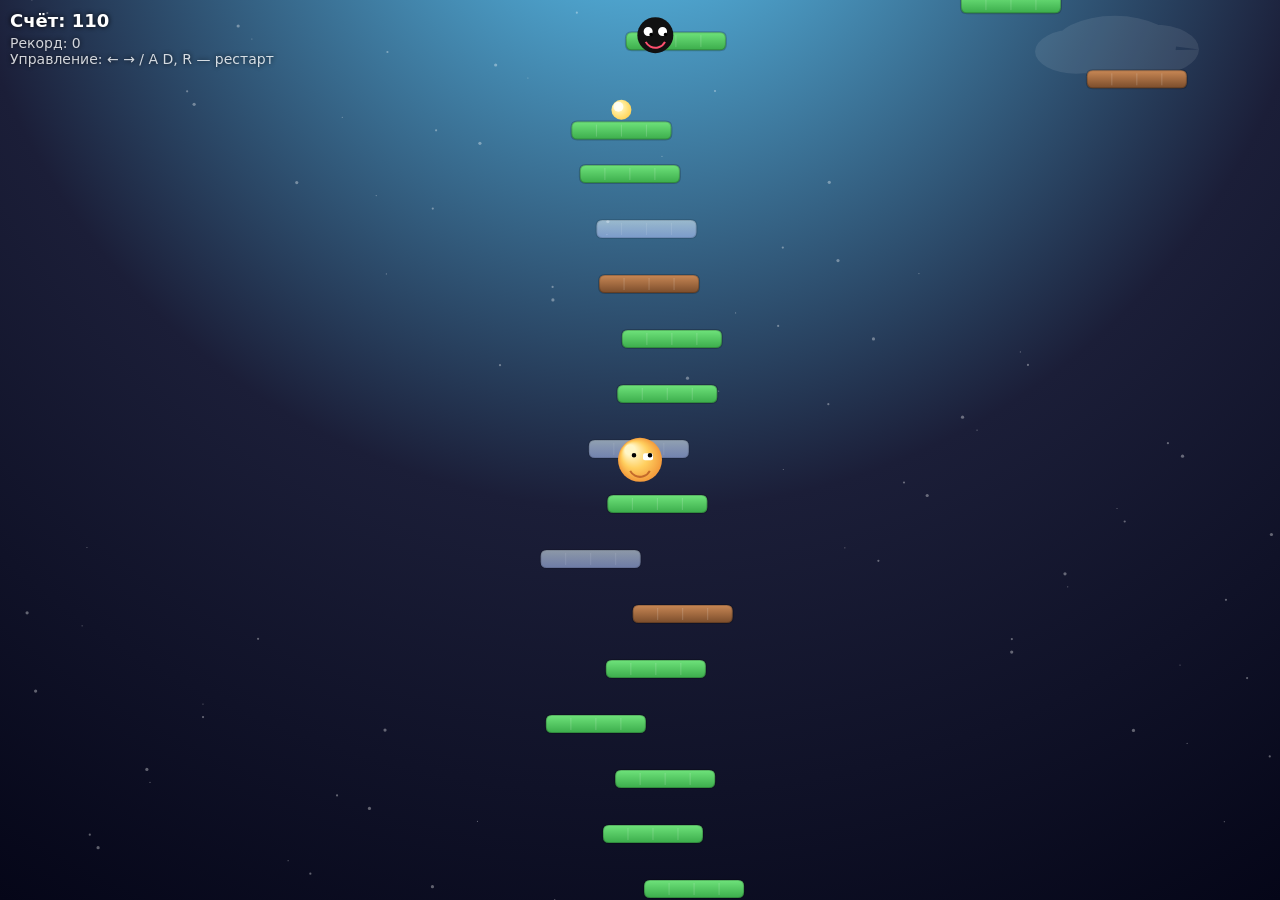
==== index.html @ 07368524 "Add files via upload" ====
<!DOCTYPE html>
<html lang="ru">
<head>
  <meta charset="UTF-8" />
  <title>Doodle Jump JS</title>
  <style>
    html, body {
      margin: 0;
      padding: 0;
      overflow: hidden;
      background: #101424;
      font-family: "Segoe UI", system-ui, -apple-system, sans-serif;
      user-select: none;
      touch-action: none;
    }
    canvas {
      display: block;
      background: radial-gradient(circle at 50% -20%, #5fd0ff 0%, #1b1e38 55%, #050618 100%);
    }
    #ui {
      position: fixed;
      top: 10px;
      left: 10px;
      color: #fff;
      text-shadow: 0 0 5px #000;
      font-size: 18px;
      z-index: 5;
      pointer-events: none;
    }
    #ui .score-label {
      font-weight: 600;
      margin-bottom: 4px;
    }
    #ui .best-label {
      font-size: 14px;
      opacity: 0.8;
    }
    #gameOverOverlay {
      position: fixed;
      inset: 0;
      background: rgba(0, 0, 0, 0.7);
      display: flex;
      flex-direction: column;
      align-items: center;
      justify-content: center;
      color: #fff;
      z-index: 10;
      opacity: 0;
      pointer-events: none;
      transition: opacity 0.3s;
    }
    #gameOverOverlay.visible {
      opacity: 1;
      pointer-events: auto;
    }
    #gameOverOverlay h1 {
      margin: 0 0 10px;
      font-size: 48px;
      letter-spacing: 2px;
      text-shadow: 0 0 10px #000;
    }
    #gameOverOverlay p {
      margin: 4px 0;
      font-size: 18px;
    }
    #restartBtn {
      margin-top: 16px;
      padding: 10px 24px;
      border-radius: 24px;
      border: none;
      font-size: 18px;
      font-weight: 600;
      cursor: pointer;
      background: linear-gradient(135deg, #ffcf5f, #ff9b2f);
      color: #2b1b09;
      box-shadow: 0 4px 12px rgba(0,0,0,0.35);
      transition: transform 0.1s, box-shadow 0.1s;
    }
    #restartBtn:hover {
      transform: translateY(-1px);
      box-shadow: 0 6px 16px rgba(0,0,0,0.45);
    }
    #restartBtn:active {
      transform: translateY(1px) scale(0.98);
      box-shadow: 0 3px 10px rgba(0,0,0,0.3);
    }

    /* Мобильные кнопки */
    #touchControls {
      position: fixed;
      bottom: 16px;
      left: 0;
      right: 0;
      display: flex;
      justify-content: center;
      gap: 24px;
      z-index: 8;
      pointer-events: none;
    }
    .touch-btn {
      pointer-events: auto;
      width: 70px;
      height: 70px;
      border-radius: 50%;
      background: rgba(255,255,255,0.1);
      border: 2px solid rgba(255,255,255,0.4);
      display: flex;
      align-items: center;
      justify-content: center;
      color: #fff;
      font-size: 32px;
      box-shadow: 0 4px 10px rgba(0,0,0,0.4);
      backdrop-filter: blur(8px);
      -webkit-backdrop-filter: blur(8px);
      touch-action: none;
      user-select: none;
    }
    .touch-btn:active {
      background: rgba(255,255,255,0.25);
      transform: translateY(1px);
    }

    @media (min-width: 900px) {
      #touchControls {
        display: none;
      }
    }
  </style>
</head>
<body>
  <canvas id="game"></canvas>

  <div id="ui">
    <div class="score-label">Счёт: <span id="scoreValue">0</span></div>
    <div class="best-label">Рекорд: <span id="bestValue">0</span></div>
    <div class="best-label">Управление: ← → / A D, R — рестарт</div>
  </div>

  <div id="gameOverOverlay">
    <h1>GAME OVER</h1>
    <p>Ваш счёт: <span id="finalScore">0</span></p>
    <p>Лучший: <span id="finalBest">0</span></p>
    <button id="restartBtn">Играть снова</button>
  </div>

  <div id="touchControls">
    <div class="touch-btn" id="btnLeft">◀</div>
    <div class="touch-btn" id="btnRight">▶</div>
  </div>

  <script>
    // Основное состояние игры
    const Game = {
      canvas: null,
      ctx: null,
      width: 0,
      height: 0,
      lastTime: 0,
      running: false,
      cameraY: 0,
      maxHeight: 0,
      score: 0,
      bestScore: 0,
      gravity: 1800,
      input: {
        left: false,
        right: false,
        accel: 2000,
        maxSpeed: 1000,
        currentVel: 0,
        touchActive: false,
        touchStartX: 0
      },
      player: null,
      platforms: [],
      objects: [],
      enemies: [],
      particles: [],
      clouds: [],
      shakeTime: 0,
      shakeStrength: 0,
      powerups: {
        jetpackTime: 0,
        shieldTime: 0
      },
      ui: {},
      sounds: {
        ctx: null,
        enabled: true
      }
    };

    // Типы платформ
    const PLATFORM_TYPES = {
      NORMAL: "normal",
      BREAK: "break",
      MOVING: "moving",
      VANISH: "vanish"
    };

    // Инициализация
    function init() {
      Game.canvas = document.getElementById("game");
      Game.ctx = Game.canvas.getContext("2d");
      resizeCanvas();

      Game.ui.score = document.getElementById("scoreValue");
      Game.ui.best = document.getElementById("bestValue");
      Game.ui.overlay = document.getElementById("gameOverOverlay");
      Game.ui.finalScore = document.getElementById("finalScore");
      Game.ui.finalBest = document.getElementById("finalBest");

      // Рекорд из localStorage
      try {
        const best = localStorage.getItem("doodleBestScore");
        if (best !== null) {
          Game.bestScore = parseInt(best, 10) || 0;
          Game.ui.best.textContent = Game.bestScore;
        }
      } catch (e) {
        Game.bestScore = 0;
      }

      setupInput();
      setupAudio();
      resetGame();

      Game.lastTime = performance.now();
      Game.running = true;
      requestAnimationFrame(loop);
    }

    function resetGame() {
      const w = Game.width;
      const h = Game.height;

      Game.cameraY = 0;
      Game.maxHeight = 0;
      Game.score = 0;
      Game.powerups.jetpackTime = 0;
      Game.powerups.shieldTime = 0;
      Game.shakeTime = 0;
      Game.shakeStrength = 0;

      Game.player = {
        x: w / 2,
        y: h - 100,
        radius: 22,
        vy: -900,
        eyesBlink: 0,
        eyesTimer: 0,
        facing: 1
      };

      Game.platforms.length = 0;
      Game.objects.length = 0;
      Game.enemies.length = 0;
      Game.particles.length = 0;
      Game.clouds.length = 0;

      // Базовые платформы
      const stepY = 55;
      let currentY = h - 20;
      for (let i = 0; i < 14; i++) {
        const type = i < 3 ? PLATFORM_TYPES.NORMAL : randomPlatformType();
        Game.platforms.push({
          x: w / 2 - 50 + (Math.random() * 120 - 60),
          y: currentY,
          width: 100,
          height: 18,
          type,
          vx: type === PLATFORM_TYPES.MOVING ? (Math.random() < 0.5 ? -70 : 70) : 0,
          broken: false,
          vanishAlpha: 1,
          touched: false
        });
        currentY -= stepY;
      }

      // Начальные облака фона
      for (let i = 0; i < 20; i++) {
        addCloud(Math.random() * w, Math.random() * h * -1);
      }

      Game.ui.score.textContent = "0";
      Game.ui.overlay.classList.remove("visible");
    }

    // Тип платформы по вероятности
    function randomPlatformType() {
      const r = Math.random();
      if (r < 0.55) return PLATFORM_TYPES.NORMAL;
      if (r < 0.7) return PLATFORM_TYPES.MOVING;
      if (r < 0.85) return PLATFORM_TYPES.BREAK;
      return PLATFORM_TYPES.VANISH;
    }

    // Основной цикл
    function loop(timestamp) {
      if (!Game.running) return;
      const dt = Math.min((timestamp - Game.lastTime) / 1000, 0.033);
      Game.lastTime = timestamp;

      update(dt);
      render();

      requestAnimationFrame(loop);
    }

    // Обновление
    function update(dt) {
      const g = Game;

      // Обновление входа и горизонтальной скорости
      updateHorizontalInput(dt);

      // Обновление игрока
      updatePlayer(dt);

      // Камера следует вверх
      const targetCam = Math.min(g.cameraY, g.player.y - g.height * 0.4);
      g.cameraY += (targetCam - g.cameraY) * 0.15;

      // Генерация платформ/объектов выше
      generateWorld();

      // Обновление платформ, объектов, врагов, частиц, облаков
      updatePlatforms(dt);
      updateObjects(dt);
      updateEnemies(dt);
      updateParticles(dt);
      updateClouds(dt);

      // Обновление бонусов
      updatePowerups(dt);

      // Счёт (по высоте)
      const height = -(g.player.y - g.height);
      if (height > g.maxHeight) {
        g.maxHeight = height;
        g.score = Math.floor(g.maxHeight / 4);
        g.ui.score.textContent = g.score.toString();
      }

      // Экранотряс
      if (g.shakeTime > 0) {
        g.shakeTime -= dt;
        if (g.shakeTime < 0) g.shakeTime = 0;
      }

      // Проверка game over (падение)
      if (g.player.y - g.cameraY > g.height + 80) {
        gameOver();
      }

      // Мигание глаз персонажа
      g.player.eyesTimer -= dt;
      if (g.player.eyesTimer <= 0) {
        g.player.eyesTimer = 2 + Math.random() * 3;
        g.player.eyesBlink = 0.15;
      }
      if (g.player.eyesBlink > 0) {
        g.player.eyesBlink -= dt;
        if (g.player.eyesBlink < 0) g.player.eyesBlink = 0;
      }
    }

    function updateHorizontalInput(dt) {
      const g = Game;
      let dir = 0;
      if (g.input.left) dir -= 1;
      if (g.input.right) dir += 1;

      g.player.facing = dir !== 0 ? dir : g.player.facing;

      const targetSpeed = dir * g.input.maxSpeed;
      const accel = g.input.accel;
      if (g.input.touchActive && dir === 0) {
        // при таче направление уже в currentVel
      }

      // Плавное изменение currentVel
      const diff = targetSpeed - g.input.currentVel;
      const maxChange = accel * dt;
      if (Math.abs(diff) <= maxChange) {
        g.input.currentVel = targetSpeed;
      } else {
        g.input.currentVel += Math.sign(diff) * maxChange;
      }

      g.player.x += g.input.currentVel * dt;

      // Оборачивание по краям
      if (g.player.x < -30) g.player.x = g.width + 30;
      if (g.player.x > g.width + 30) g.player.x = -30;
    }

    function updatePlayer(dt) {
      const g = Game;
      const p = g.player;

      // Гравитация или реактивный ранец
      if (g.powerups.jetpackTime > 0) {
        p.vy = -900;
      } else {
        p.vy += g.gravity * dt;
      }

      p.y += p.vy * dt;

      // Коллизия с платформами только при падении
      if (p.vy > 0) {
        for (let i = 0; i < g.platforms.length; i++) {
          const plat = g.platforms[i];
          if (checkPlayerPlatformCollision(p, plat)) {
            handlePlatformHit(plat);
            break;
          }
        }
      }

      // Коллизия с объектами (монетки, пружины, бонусы)
      for (let i = g.objects.length - 1; i >= 0; i--) {
        const obj = g.objects[i];
        if (circleRectOverlap(p.x, p.y, p.radius * 0.8, obj.x, obj.y, obj.width, obj.height)) {
          handleObjectPickup(obj);
          g.objects.splice(i, 1);
        }
      }

      // Коллизия с врагами
      for (let i = g.enemies.length - 1; i >= 0; i--) {
        const e = g.enemies[i];
        const hit = circleCircleOverlap(p.x, p.y, p.radius * 0.8, e.x, e.y, e.radius);
        if (!hit) continue;

        // Прыжок сверху на врага
        if (p.vy > 0 && p.y < e.y - e.radius * 0.4) {
          p.vy = -1100;
          spawnParticles(e.x, e.y, 24, "#ff4f6f");
          playSound("enemy");
          g.enemies.splice(i, 1);
        } else {
          // Щит защищает
          if (g.powerups.shieldTime > 0) {
            spawnParticles(e.x, e.y, 16, "#88e5ff");
            g.enemies.splice(i, 1);
            playSound("shield");
          } else {
            gameOver();
          }
        }
      }
    }

    function checkPlayerPlatformCollision(player, plat) {
      if (plat.broken) return false;

      const px = player.x;
      const pyPrev = player.y - player.vy * (1 / 60); // приблизительно предыдущее положение
      const pyNow = player.y;
      const pr = player.radius;

      const pl = plat.x;
      const pright = plat.x + plat.width;
      const pyTop = plat.y;

      const wasAbove = pyPrev + pr <= pyTop;
      const nowBelowTop = pyNow + pr >= pyTop;
      const horizontallyInside = px + pr * 0.5 >= pl && px - pr * 0.5 <= pright;

      return wasAbove && nowBelowTop && horizontallyInside;
    }

    function handlePlatformHit(plat) {
      const g = Game;
      const p = g.player;

      if (plat.type === PLATFORM_TYPES.BREAK) {
        plat.broken = true;
        // Маленькая задержка, затем исчезновение
        setTimeout(() => {
          const idx = g.platforms.indexOf(plat);
          if (idx !== -1) g.platforms.splice(idx, 1);
        }, 300);
        spawnParticles(p.x, plat.y, 16, "#a0673b");
        p.vy = -800;
        playSound("jump");
      } else if (plat.type === PLATFORM_TYPES.VANISH) {
        if (!plat.touched) {
          plat.touched = true;
          p.vy = -950;
          playSound("jump");
          plat.vanishAlpha = 0.9;
          spawnParticles(p.x, plat.y, 18, "#e5f0ff");
          // мгновенное исчезновение
          const idx = g.platforms.indexOf(plat);
          if (idx !== -1) g.platforms.splice(idx, 1);
        }
      } else {
        // Обычная / движущаяся
        p.vy = -900;
        playSound("jump");
      }

      // Небольшая тряска при сильном прыжке
      g.shakeTime = 0.1;
      g.shakeStrength = 6;
    }

    // Генерация мира вверх
    function generateWorld() {
      const g = Game;
      const w = g.width;

      let highestY = Infinity;
      for (let i = 0; i < g.platforms.length; i++) {
        if (g.platforms[i].y < highestY) highestY = g.platforms[i].y;
      }

      // Генерировать пока есть "дырка" выше камеры
      const topLimit = g.cameraY - 600;
      while (highestY > topLimit) {
        const y = highestY - (35 + Math.random() * 45);

        const type = randomPlatformType();
        const plat = {
          x: 40 + Math.random() * (w - 80),
          y: y,
          width: 100,
          height: 18,
          type,
          vx: type === PLATFORM_TYPES.MOVING ? (Math.random() < 0.5 ? -80 : 80) : 0,
          broken: false,
          vanishAlpha: 1,
          touched: false
        };
        g.platforms.push(plat);
        highestY = y;

        // Вероятности появления объектов
        if (Math.random() < 0.23 && type === PLATFORM_TYPES.NORMAL) {
          const choice = Math.random();
          if (choice < 0.4) {
            addObjectOnPlatform(plat, "coin");
          } else if (choice < 0.65) {
            addObjectOnPlatform(plat, "spring");
          } else if (choice < 0.78) {
            addObjectOnPlatform(plat, "jetpack");
          } else if (choice < 0.9) {
            addObjectOnPlatform(plat, "shield");
          }
        }

        if (Math.random() < 0.18) {
          addEnemyNearPlatform(plat);
        }

        if (Math.random() < 0.35) {
          addCloud(Math.random() * w, y - 40 - Math.random() * 120);
        }
      }

      // Удалить нижние объекты
      const bottomLimit = g.cameraY + g.height + 200;
      g.platforms = g.platforms.filter(p => p.y < bottomLimit);
      g.objects = g.objects.filter(o => o.y < bottomLimit);
      g.enemies = g.enemies.filter(e => e.y < bottomLimit);
      g.clouds = g.clouds.filter(c => c.y < bottomLimit + 200);
    }

    function addObjectOnPlatform(plat, type) {
      const width = type === "spring" ? 22 : type === "coin" ? 20 : 28;
      const height = type === "spring" ? 24 : type === "coin" ? 20 : 28;
      const x = plat.x + plat.width / 2 - width / 2;
      const y = plat.y - height - 4;
      Game.objects.push({
        type,
        x,
        y,
        width,
        height,
        vy: 0,
        phase: Math.random() * Math.PI * 2
      });
    }

    function addEnemyNearPlatform(plat) {
      const offsetY = -40 - Math.random() * 60;
      const x = plat.x + plat.width / 2 + (Math.random() * 2 - 1) * 60;
      Game.enemies.push({
        x,
        y: plat.y + offsetY,
        radius: 18,
        vx: (Math.random() * 2 - 1) * 45,
        vy: 0,
        float: Math.random() < 0.5,
        baseY: plat.y + offsetY,
        phase: Math.random() * Math.PI * 2
      });
    }

    function addCloud(x, y) {
      Game.clouds.push({
        x,
        y,
        width: 80 + Math.random() * 80,
        height: 40 + Math.random() * 20,
        speed: 10 + Math.random() * 15,
        alpha: 0.08 + Math.random() * 0.08
      });
    }

    function updatePlatforms(dt) {
      const g = Game;
      const w = g.width;
      for (let i = 0; i < g.platforms.length; i++) {
        const p = g.platforms[i];
        if (p.type === PLATFORM_TYPES.MOVING) {
          p.x += p.vx * dt;
          if (p.x < 20) {
            p.x = 20;
            p.vx *= -1;
          }
          if (p.x + p.width > w - 20) {
            p.x = w - 20 - p.width;
            p.vx *= -1;
          }
        }
      }
    }

    function updateObjects(dt) {
      for (let i = 0; i < Game.objects.length; i++) {
        const o = Game.objects[i];
        o.phase += dt * 3;
        o.y += Math.sin(o.phase) * 10 * dt;
      }
    }

    function updateEnemies(dt) {
      const g = Game;
      for (let i = 0; i < g.enemies.length; i++) {
        const e = g.enemies[i];
        if (e.float) {
          e.phase += dt * 2;
          e.y = e.baseY + Math.sin(e.phase) * 12;
        }
        e.x += e.vx * dt;
        if (e.x < 20 || e.x > g.width - 20) {
          e.vx *= -1;
        }
      }
    }

    function updateParticles(dt) {
      const parts = Game.particles;
      for (let i = parts.length - 1; i >= 0; i--) {
        const p = parts[i];
        p.life -= dt;
        if (p.life <= 0) {
          parts.splice(i, 1);
          continue;
        }
        p.x += p.vx * dt;
        p.y += p.vy * dt;
        p.vy += 600 * dt;
      }
    }

    function updateClouds(dt) {
      const clouds = Game.clouds;
      for (let i = 0; i < clouds.length; i++) {
        const c = clouds[i];
        c.x += c.speed * dt * 0.2;
        if (c.x - c.width > Game.width + 40) {
          c.x = -c.width;
        }
      }
    }

    function updatePowerups(dt) {
      if (Game.powerups.jetpackTime > 0) {
        Game.powerups.jetpackTime -= dt;
        if (Game.powerups.jetpackTime < 0) Game.powerups.jetpackTime = 0;
      }
      if (Game.powerups.shieldTime > 0) {
        Game.powerups.shieldTime -= dt;
        if (Game.powerups.shieldTime < 0) Game.powerups.shieldTime = 0;
      }
    }

    function handleObjectPickup(obj) {
      const g = Game;
      if (obj.type === "coin") {
        g.score += 50;
        g.ui.score.textContent = g.score.toString();
        spawnParticles(obj.x + obj.width / 2, obj.y + obj.height / 2, 20, "#ffd75f");
        playSound("coin");
      } else if (obj.type === "spring") {
        g.player.vy = -1300;
        spawnParticles(obj.x + obj.width / 2, obj.y, 18, "#fff475");
        screenShake(0.18, 9);
        playSound("spring");
      } else if (obj.type === "jetpack") {
        g.powerups.jetpackTime = 2.4;
        spawnParticles(obj.x + obj.width / 2, obj.y, 26, "#ff7f7f");
        screenShake(0.3, 10);
        playSound("jetpack");
      } else if (obj.type === "shield") {
        g.powerups.shieldTime = 4.0;
        spawnParticles(obj.x + obj.width / 2, obj.y, 24, "#8dd8ff");
        playSound("shield");
      }
    }

    function spawnParticles(x, y, count, color) {
      const parts = Game.particles;
      for (let i = 0; i < count; i++) {
        const angle = Math.random() * Math.PI * 2;
        const speed = 80 + Math.random() * 260;
        parts.push({
          x,
          y,
          vx: Math.cos(angle) * speed,
          vy: Math.sin(angle) * speed,
          life: 0.5 + Math.random() * 0.4,
          color,
          size: 2 + Math.random() * 3
        });
      }
    }

    function screenShake(time, strength) {
      Game.shakeTime = Math.max(Game.shakeTime, time);
      Game.shakeStrength = Math.max(Game.shakeStrength, strength);
    }

    function gameOver() {
      if (!Game.running) return;
      Game.running = false;

      // Обновить рекорд
      if (Game.score > Game.bestScore) {
        Game.bestScore = Game.score;
        try {
          localStorage.setItem("doodleBestScore", Game.bestScore.toString());
        } catch (e) {}
      }

      Game.ui.finalScore.textContent = Game.score.toString();
      Game.ui.finalBest.textContent = Game.bestScore.toString();
      Game.ui.best.textContent = Game.bestScore.toString();
      Game.ui.overlay.classList.add("visible");
    }

    function restart() {
      Game.running = true;
      resetGame();
      Game.lastTime = performance.now();
      requestAnimationFrame(loop);
    }

    // Рендер
    function render() {
      const g = Game;
      const ctx = g.ctx;
      const w = g.width;
      const h = g.height;

      ctx.save();

      // Тряска
      if (g.shakeTime > 0) {
        const s = g.shakeStrength * (g.shakeTime);
        const dx = (Math.random() * 2 - 1) * s;
        const dy = (Math.random() * 2 - 1) * s;
        ctx.translate(dx, dy);
      }

      // Фон градиент + звезды
      ctx.clearRect(0, 0, w, h);
      drawBackground(ctx, w, h);

      ctx.translate(0, -g.cameraY);

      // Облака
      drawClouds(ctx);

      // Платформы
      for (let i = 0; i < g.platforms.length; i++) {
        drawPlatform(ctx, g.platforms[i]);
      }

      // Объекты
      for (let i = 0; i < g.objects.length; i++) {
        drawObject(ctx, g.objects[i]);
      }

      // Враги
      for (let i = 0; i < g.enemies.length; i++) {
        drawEnemy(ctx, g.enemies[i]);
      }

      // Частицы
      drawParticles(ctx);

      // Игрок
      drawPlayer(ctx, g.player);

      // Реактивный след
      if (g.powerups.jetpackTime > 0) {
        const p = g.player;
        for (let i = 0; i < 3; i++) {
          const off = (i - 1) * 6;
          ctx.beginPath();
          const grad = ctx.createLinearGradient(
            p.x + off, p.y + 10,
            p.x + off, p.y + 40
          );
          grad.addColorStop(0, "rgba(255,255,255,0.9)");
          grad.addColorStop(1, "rgba(255,120,80,0)");
          ctx.fillStyle = grad;
          ctx.moveTo(p.x + off, p.y + 10);
          ctx.lineTo(p.x + off - 6, p.y + 40);
          ctx.lineTo(p.x + off + 6, p.y + 40);
          ctx.closePath();
          ctx.fill();
        }
      }

      // Щит вокруг игрока
      if (g.powerups.shieldTime > 0) {
        const p = g.player;
        const alpha = 0.3 + 0.2 * Math.sin(performance.now() / 150);
        ctx.beginPath();
        ctx.strokeStyle = "rgba(150, 230, 255," + alpha + ")";
        ctx.lineWidth = 4;
        ctx.arc(p.x, p.y, p.radius + 10, 0, Math.PI * 2);
        ctx.stroke();
      }

      ctx.restore();
    }

    function drawBackground(ctx, w, h) {
      const starCount = 80;
      ctx.save();
      ctx.globalAlpha = 0.7;
      ctx.fillStyle = "rgba(255,255,255,0.5)";
      for (let i = 0; i < starCount; i++) {
        const x = (i * 137.5 + Math.sin(performance.now() / 2000 + i) * 50) % w;
        const y = ((i * 91.3) % h);
        const r = (i % 3) * 0.5 + 0.6;
        ctx.beginPath();
        ctx.arc(x, y, r, 0, Math.PI * 2);
        ctx.fill();
      }
      ctx.restore();
    }

    function drawClouds(ctx) {
      const clouds = Game.clouds;
      for (let i = 0; i < clouds.length; i++) {
        const c = clouds[i];
        ctx.save();
        ctx.globalAlpha = c.alpha;
        ctx.fillStyle = "#ffffff";
        const x = c.x;
        const y = c.y;
        ctx.beginPath();
        ctx.ellipse(x, y, c.width * 0.4, c.height * 0.55, 0, 0, Math.PI * 2);
        ctx.ellipse(x - c.width * 0.25, y + 5, c.width * 0.27, c.height * 0.4, 0, 0, Math.PI * 2);
        ctx.ellipse(x + c.width * 0.25, y + 3, c.width * 0.3, c.height * 0.45, 0, 0, Math.PI * 2);
        ctx.fill();
        ctx.restore();
      }
    }

    function drawPlatform(ctx, plat) {
      const y = plat.y;
      const grad = ctx.createLinearGradient(plat.x, y, plat.x, y + plat.height);
      if (plat.type === PLATFORM_TYPES.NORMAL) {
        grad.addColorStop(0, "#6fe37b");
        grad.addColorStop(1, "#3bac4b");
      } else if (plat.type === PLATFORM_TYPES.BREAK) {
        grad.addColorStop(0, "#c98855");
        grad.addColorStop(1, "#7a4c2b");
      } else if (plat.type === PLATFORM_TYPES.MOVING) {
        grad.addColorStop(0, "#6bbaf5");
        grad.addColorStop(1, "#3c7bd0");
      } else {
        const alpha = plat.touched ? plat.vanishAlpha : 0.45 + 0.2 * Math.sin(performance.now() / 200);
        ctx.globalAlpha = alpha;
        grad.addColorStop(0, "#e6f7ff");
        grad.addColorStop(1, "#b0c5ff");
      }

      ctx.save();
      ctx.fillStyle = grad;
      ctx.strokeStyle = "rgba(0,0,0,0.2)";
      ctx.lineWidth = 2;
      const radius = 6;

      roundRectPath(ctx, plat.x, y, plat.width, plat.height, radius);
      ctx.fill();
      ctx.stroke();

      // Деревянные "доски" текстура
      ctx.globalAlpha *= 0.35;
      ctx.strokeStyle = "rgba(255,255,255,0.5)";
      ctx.lineWidth = 1;
      ctx.beginPath();
      const segments = 4;
      for (let i = 1; i < segments; i++) {
        const xx = plat.x + (plat.width / segments) * i;
        ctx.moveTo(xx, y + 3);
        ctx.lineTo(xx, y + plat.height - 3);
      }
      ctx.stroke();

      ctx.restore();
      ctx.globalAlpha = 1;
    }

    function drawObject(ctx, obj) {
      const cx = obj.x + obj.width / 2;
      const cy = obj.y + obj.height / 2;
      if (obj.type === "coin") {
        const grad = ctx.createRadialGradient(
          cx - 3, cy - 3, 2,
          cx, cy, obj.width
        );
        grad.addColorStop(0, "#fff9c2");
        grad.addColorStop(0.5, "#ffd75f");
        grad.addColorStop(1, "#d49a22");
        ctx.fillStyle = grad;
        ctx.beginPath();
        ctx.ellipse(cx, cy, obj.width / 2, obj.height / 2, 0, 0, Math.PI * 2);
        ctx.fill();
        ctx.fillStyle = "rgba(255,255,255,0.8)";
        ctx.beginPath();
        ctx.ellipse(cx - 3, cy - 3, obj.width / 4, obj.height / 4, 0, 0, Math.PI * 2);
        ctx.fill();
      } else if (obj.type === "spring") {
        ctx.save();
        ctx.translate(obj.x, obj.y);
        ctx.fillStyle = "#f2e56b";
        ctx.fillRect(2, obj.height - 6, obj.width - 4, 6);
        ctx.strokeStyle = "#c2b66b";
        ctx.lineWidth = 2;
        ctx.beginPath();
        const coils = 5;
        const height = obj.height - 8;
        for (let i = 0; i < coils; i++) {
          const x1 = 4 + (i / coils) * (obj.width - 8);
          const y1 = obj.height - 8 - (i / coils) * height;
          const x2 = 4 + ((i + 1) / coils) * (obj.width - 8);
          const y2 = obj.height - 8 - ((i + 1) / coils) * height;
          ctx.moveTo(x1, y1);
          ctx.lineTo(x2, y2);
        }
        ctx.stroke();
        ctx.restore();
      } else if (obj.type === "jetpack") {
        ctx.save();
        ctx.translate(cx, cy);
        ctx.fillStyle = "#ff6b6b";
        roundRectPath(ctx, -obj.width / 2, -obj.height / 2, obj.width, obj.height, 6);
        ctx.fill();
        ctx.fillStyle = "#ffffff";
        roundRectPath(ctx, -obj.width / 3, -obj.height / 4, obj.width / 1.5, obj.height / 2.2, 4);
        ctx.fill();
        ctx.restore();
      } else if (obj.type === "shield") {
        ctx.save();
        const r = obj.width / 2;
        const grd = ctx.createRadialGradient(
          cx, cy, r * 0.2,
          cx, cy, r
        );
        grd.addColorStop(0, "rgba(255,255,255,0.9)");
        grd.addColorStop(1, "rgba(180,220,255,0.4)");
        ctx.fillStyle = grd;
        ctx.beginPath();
        ctx.arc(cx, cy, r, 0, Math.PI * 2);
        ctx.fill();
        ctx.strokeStyle = "rgba(120,180,255,0.8)";
        ctx.lineWidth = 2;
        ctx.stroke();
        ctx.restore();
      }
    }

    function drawEnemy(ctx, e) {
      ctx.save();
      ctx.fillStyle = "#111111";
      ctx.beginPath();
      ctx.arc(e.x, e.y, e.radius, 0, Math.PI * 2);
      ctx.fill();

      // Глаза
      ctx.fillStyle = "#ffffff";
      const eyeOffsetX = e.radius * 0.4;
      const eyeOffsetY = -e.radius * 0.2;
      ctx.beginPath();
      ctx.arc(e.x - eyeOffsetX, e.y + eyeOffsetY, e.radius * 0.25, 0, Math.PI * 2);
      ctx.arc(e.x + eyeOffsetX, e.y + eyeOffsetY, e.radius * 0.25, 0, Math.PI * 2);
      ctx.fill();

      ctx.fillStyle = "#000000";
      const pupilOffset = 3;
      ctx.beginPath();
      ctx.arc(e.x - eyeOffsetX + pupilOffset, e.y + eyeOffsetY + pupilOffset, e.radius * 0.1, 0, Math.PI * 2);
      ctx.arc(e.x + eyeOffsetX + pupilOffset, e.y + eyeOffsetY + pupilOffset, e.radius * 0.1, 0, Math.PI * 2);
      ctx.fill();

      // Злая улыбка
      ctx.strokeStyle = "#ff4f6f";
      ctx.lineWidth = 2;
      ctx.beginPath();
      ctx.arc(e.x, e.y + e.radius * 0.1, e.radius * 0.6, 0.15 * Math.PI, 0.85 * Math.PI);
      ctx.stroke();

      ctx.restore();
    }

    function drawParticles(ctx) {
      const parts = Game.particles;
      for (let i = 0; i < parts.length; i++) {
        const p = parts[i];
        const alpha = Math.max(p.life, 0) / 0.7;
        ctx.fillStyle = hexToRgba(p.color, alpha);
        ctx.beginPath();
        ctx.arc(p.x, p.y, p.size, 0, Math.PI * 2);
        ctx.fill();
      }
    }

    function drawPlayer(ctx, p) {
      ctx.save();
      ctx.translate(p.x, p.y);
      // Тело
      const grad = ctx.createRadialGradient(
        -10, -10, 5,
        0, 0, p.radius
      );
      grad.addColorStop(0, "#fff6c7");
      grad.addColorStop(0.5, "#ffcf5f");
      grad.addColorStop(1, "#f39a3b");
      ctx.fillStyle = grad;
      ctx.beginPath();
      ctx.arc(0, 0, p.radius, 0, Math.PI * 2);
      ctx.fill();

      // Рот
      ctx.strokeStyle = "#c36a2b";
      ctx.lineWidth = 2;
      ctx.beginPath();
      ctx.arc(0, 6, p.radius * 0.5, 0.15 * Math.PI, 0.85 * Math.PI);
      ctx.stroke();

      // Глаза
      const blink = p.eyesBlink > 0;
      const eyeH = blink ? 2 : 7;
      const eyeOffsetX = 8;
      ctx.fillStyle = "#ffffff";
      roundRectPath(ctx, -eyeOffsetX - 5, -p.radius * 0.3, 10, eyeH, 2);
      roundRectPath(ctx, eyeOffsetX - 5, -p.radius * 0.3, 10, eyeH, 2);
      ctx.fill();

      if (!blink) {
        ctx.fillStyle = "#000000";
        const dir = p.facing;
        const pupilOffset = dir * 2;
        ctx.beginPath();
        ctx.arc(-eyeOffsetX + pupilOffset, -p.radius * 0.3 + 2, 2.3, 0, Math.PI * 2);
        ctx.arc(eyeOffsetX + pupilOffset, -p.radius * 0.3 + 2, 2.3, 0, Math.PI * 2);
        ctx.fill();
      }

      ctx.restore();
    }

    // Вспомогательные функции рисования
    function roundRectPath(ctx, x, y, width, height, radius) {
      ctx.beginPath();
      ctx.moveTo(x + radius, y);
      ctx.lineTo(x + width - radius, y);
      ctx.quadraticCurveTo(x + width, y, x + width, y + radius);
      ctx.lineTo(x + width, y + height - radius);
      ctx.quadraticCurveTo(x + width, y + height, x + width - radius, y + height);
      ctx.lineTo(x + radius, y + height);
      ctx.quadraticCurveTo(x, y + height, x, y + height - radius);
      ctx.lineTo(x, y + radius);
      ctx.quadraticCurveTo(x, y, x + radius, y);
      ctx.closePath();
    }

    function circleRectOverlap(cx, cy, cr, rx, ry, rw, rh) {
      const closestX = clamp(cx, rx, rx + rw);
      const closestY = clamp(cy, ry, ry + rh);
      const dx = cx - closestX;
      const dy = cy - closestY;
      return dx * dx + dy * dy < cr * cr;
    }

    function circleCircleOverlap(x1, y1, r1, x2, y2, r2) {
      const dx = x1 - x2;
      const dy = y1 - y2;
      const rr = r1 + r2;
      return dx * dx + dy * dy < rr * rr;
    }

    function clamp(v, min, max) {
      return v < min ? min : v > max ? max : v;
    }

    function hexToRgba(hex, alpha) {
      const c = hex.replace("#", "");
      const bigint = parseInt(c, 16);
      const r = (bigint >> 16) & 255;
      const g = (bigint >> 8) & 255;
      const b = bigint & 255;
      return "rgba(" + r + "," + g + "," + b + "," + alpha + ")";
    }

    // Управление
    function setupInput() {
      window.addEventListener("keydown", e => {
        if (e.code === "ArrowLeft" || e.code === "KeyA") Game.input.left = true;
        if (e.code === "ArrowRight" || e.code === "KeyD") Game.input.right = true;
        if (e.code === "KeyR") {
          if (!Game.running) restart();
        }
      });
      window.addEventListener("keyup", e => {
        if (e.code === "ArrowLeft" || e.code === "KeyA") Game.input.left = false;
        if (e.code === "ArrowRight" || e.code === "KeyD") Game.input.right = false;
      });

      // Сенсорное управление (свайпы + кнопки)
      const canvas = Game.canvas;
      canvas.addEventListener("touchstart", handleTouchStart, { passive: false });
      canvas.addEventListener("touchmove", handleTouchMove, { passive: false });
      canvas.addEventListener("touchend", handleTouchEnd, { passive: false });

      const btnLeft = document.getElementById("btnLeft");
      const btnRight = document.getElementById("btnRight");

      btnLeft.addEventListener("touchstart", e => {
        e.preventDefault();
        Game.input.left = true;
      }, { passive: false });
      btnLeft.addEventListener("touchend", e => {
        e.preventDefault();
        Game.input.left = false;
      }, { passive: false });

      btnRight.addEventListener("touchstart", e => {
        e.preventDefault();
        Game.input.right = true;
      }, { passive: false });
      btnRight.addEventListener("touchend", e => {
        e.preventDefault();
        Game.input.right = false;
      }, { passive: false });
    }

    function handleTouchStart(e) {
      if (e.touches.length > 0) {
        Game.input.touchActive = true;
        Game.input.touchStartX = e.touches[0].clientX;
      }
    }

    function handleTouchMove(e) {
      if (!Game.input.touchActive || e.touches.length === 0) return;
      const dx = e.touches[0].clientX - Game.input.touchStartX;
      const threshold = 10;
      Game.input.left = dx < -threshold;
      Game.input.right = dx > threshold;
      e.preventDefault();
    }

    function handleTouchEnd() {
      Game.input.touchActive = false;
      Game.input.left = false;
      Game.input.right = false;
    }

    // Аудио (Web Audio API, без внешних файлов)
    function setupAudio() {
      try {
        const AudioCtx = window.AudioContext || window.webkitAudioContext;
        if (!AudioCtx) {
          Game.sounds.enabled = false;
          return;
        }
        Game.sounds.ctx = new AudioCtx();
      } catch (e) {
        Game.sounds.enabled = false;
      }
    }

    function playSound(type) {
      if (!Game.sounds.enabled || !Game.sounds.ctx) return;
      const ctx = Game.sounds.ctx;
      const now = ctx.currentTime;

      const osc = ctx.createOscillator();
      const gain = ctx.createGain();
      osc.connect(gain);
      gain.connect(ctx.destination);

      let freq = 440;
      let duration = 0.15;

      if (type === "jump") {
        freq = 620;
        duration = 0.1;
      } else if (type === "spring") {
        freq = 760;
        duration = 0.15;
      } else if (type === "coin") {
        freq = 900;
        duration = 0.12;
      } else if (type === "jetpack") {
        freq = 400;
        duration = 0.3;
      } else if (type === "shield") {
        freq = 520;
        duration = 0.18;
      } else if (type === "enemy") {
        freq = 220;
        duration = 0.22;
      }

      osc.frequency.setValueAtTime(freq, now);
      osc.type = "triangle";
      gain.gain.setValueAtTime(0.001, now);
      gain.gain.exponentialRampToValueAtTime(0.25, now + 0.02);
      gain.gain.exponentialRampToValueAtTime(0.001, now + duration);

      osc.start(now);
      osc.stop(now + duration + 0.02);
    }

    // Размер канваса
    function resizeCanvas() {
      const dpr = window.devicePixelRatio || 1;
      const w = window.innerWidth;
      const h = window.innerHeight;
      Game.width = w;
      Game.height = h;
      Game.canvas.width = w * dpr;
      Game.canvas.height = h * dpr;
      Game.ctx.setTransform(dpr, 0, 0, dpr, 0, 0);
    }

    window.addEventListener("resize", resizeCanvas);

    document.getElementById("restartBtn").addEventListener("click", () => {
      if (!Game.running) restart();
    });

    // Запуск
    window.addEventListener("load", init);
  </script>
</body>
</html>
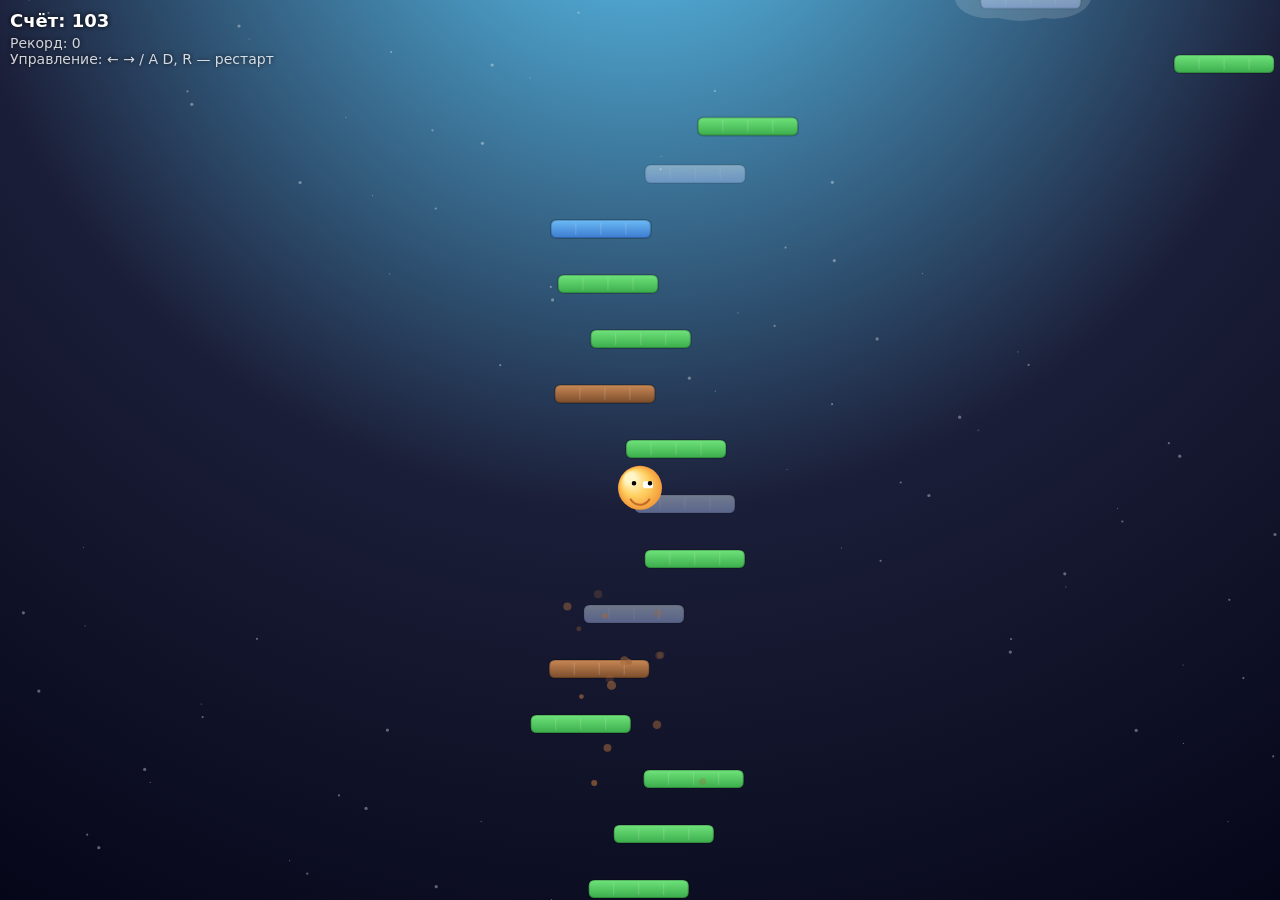
==== commit 5693c450: "Update index.html" ====
--- a/index.html
+++ b/index.html
@@ -1248,17 +1248,23 @@
 
     // Размер канваса
     function resizeCanvas() {
-      const dpr = window.devicePixelRatio || 1;
-      const w = window.innerWidth;
-      const h = window.innerHeight;
-      Game.width = w;
-      Game.height = h;
-      Game.canvas.width = w * dpr;
-      Game.canvas.height = h * dpr;
-      Game.ctx.setTransform(dpr, 0, 0, dpr, 0, 0);
-    }
+  const dpr = window.devicePixelRatio || 1;
+
+  const vv = window.visualViewport;
+  const w = vv ? vv.width : window.innerWidth;
+  const h = vv ? vv.height : window.innerHeight;
+
+  Game.width = w;
+  Game.height = h;
+  Game.canvas.width = w * dpr;
+  Game.canvas.height = h * dpr;
+  Game.ctx.setTransform(dpr, 0, 0, dpr, 0, 0);
+}
 
     window.addEventListener("resize", resizeCanvas);
+    if (window.visualViewport) {
+  window.visualViewport.addEventListener("resize", resizeCanvas);
+}
 
     document.getElementById("restartBtn").addEventListener("click", () => {
       if (!Game.running) restart();
@@ -1268,4 +1274,5 @@
     window.addEventListener("load", init);
   </script>
 </body>
-</html>+
+</html>
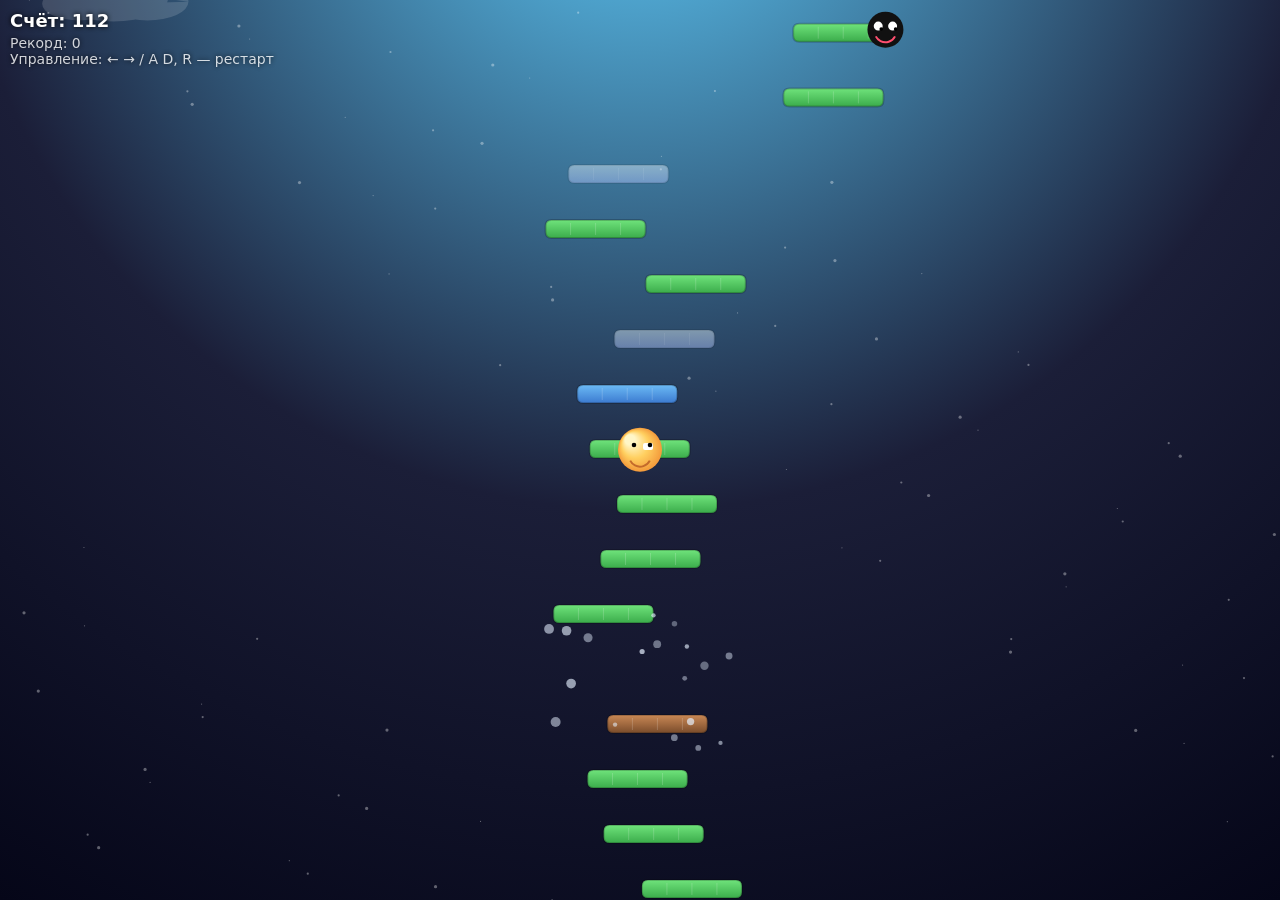
==== commit a9db507c: "Update index.html" ====
--- a/index.html
+++ b/index.html
@@ -1261,7 +1261,6 @@
   Game.ctx.setTransform(dpr, 0, 0, dpr, 0, 0);
 }
 
-    window.addEventListener("resize", resizeCanvas);
     if (window.visualViewport) {
   window.visualViewport.addEventListener("resize", resizeCanvas);
 }
@@ -1276,3 +1275,4 @@
 </body>
 
 </html>
+
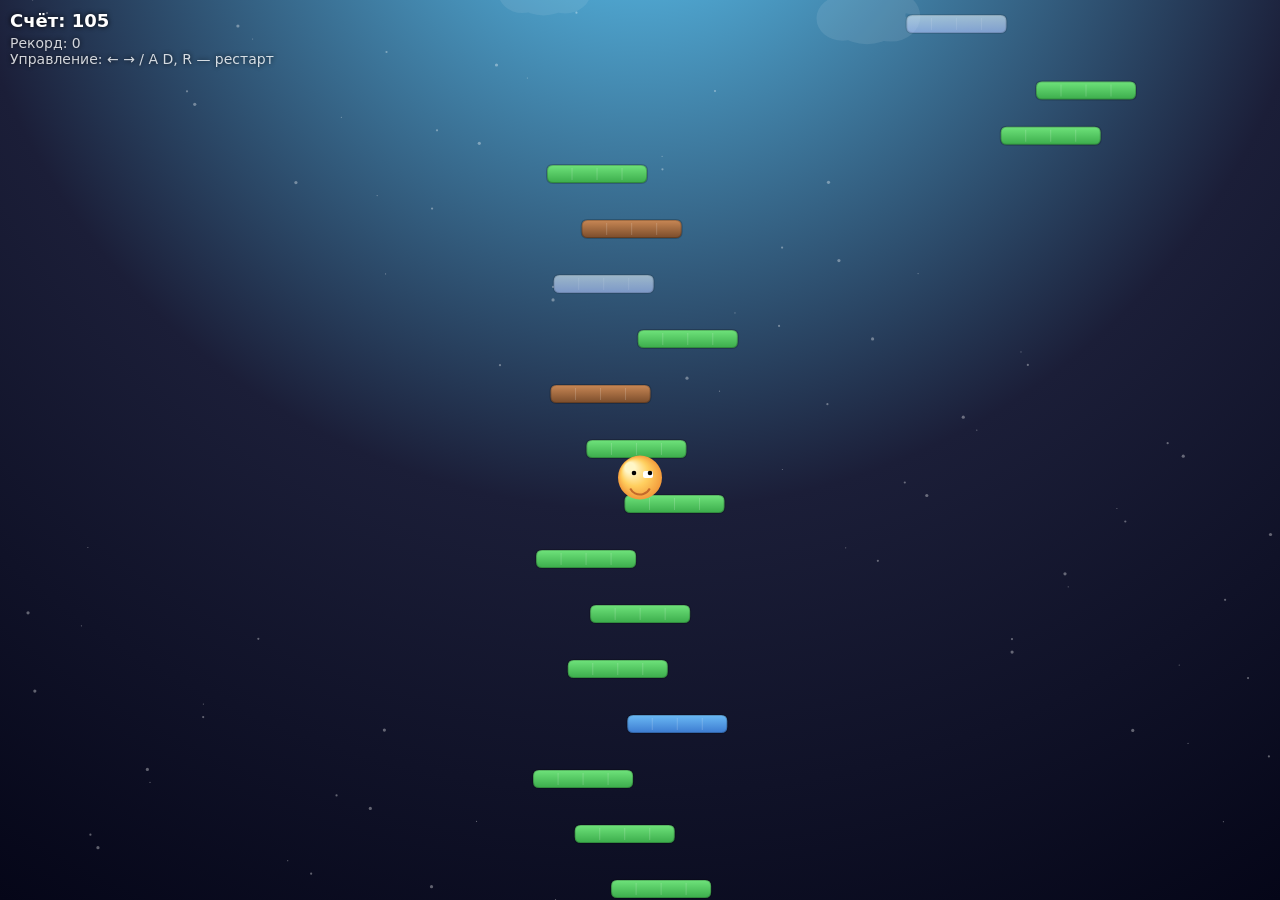
==== commit 5f5c0966: "Update index.html" ====
--- a/index.html
+++ b/index.html
@@ -3,6 +3,7 @@
 <head>
   <meta charset="UTF-8" />
   <title>Doodle Jump JS</title>
+  <meta name="viewport" content="width=device-width,initial-scale=1,maximum-scale=1,user-scalable=no,viewport-fit=cover">
   <style>
     html, body {
       margin: 0;
@@ -1256,6 +1257,10 @@
 
   Game.width = w;
   Game.height = h;
+
+  Game.canvas.style.width = w + "px";
+  Game.canvas.style.height = h + "px";
+
   Game.canvas.width = w * dpr;
   Game.canvas.height = h * dpr;
   Game.ctx.setTransform(dpr, 0, 0, dpr, 0, 0);
@@ -1276,3 +1281,4 @@
 
 </html>
 
+
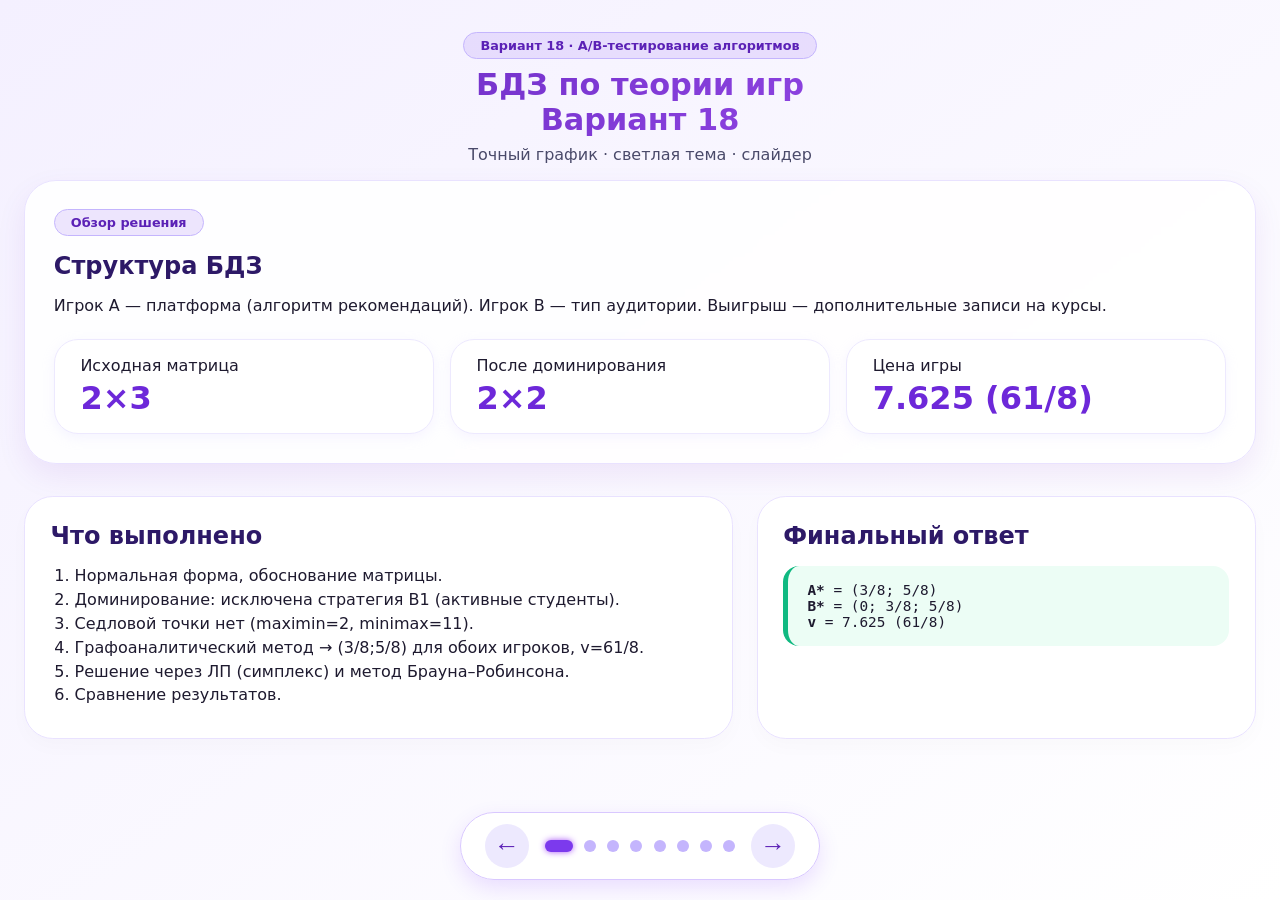
==== commit 7715f1fa: "Rename deepseek_html_20260513_eeb566 (1).html to index.html" ====
--- a/index.html
+++ b/index.html
@@ -1,1284 +1,620 @@
-<!DOCTYPE html>
-<html lang="ru">
-<head>
-  <meta charset="UTF-8" />
-  <title>Doodle Jump JS</title>
-  <meta name="viewport" content="width=device-width,initial-scale=1,maximum-scale=1,user-scalable=no,viewport-fit=cover">
-  <style>
-    html, body {
-      margin: 0;
-      padding: 0;
-      overflow: hidden;
-      background: #101424;
-      font-family: "Segoe UI", system-ui, -apple-system, sans-serif;
-      user-select: none;
-      touch-action: none;
-    }
-    canvas {
-      display: block;
-      background: radial-gradient(circle at 50% -20%, #5fd0ff 0%, #1b1e38 55%, #050618 100%);
-    }
-    #ui {
-      position: fixed;
-      top: 10px;
-      left: 10px;
-      color: #fff;
-      text-shadow: 0 0 5px #000;
-      font-size: 18px;
-      z-index: 5;
-      pointer-events: none;
-    }
-    #ui .score-label {
-      font-weight: 600;
-      margin-bottom: 4px;
-    }
-    #ui .best-label {
-      font-size: 14px;
-      opacity: 0.8;
-    }
-    #gameOverOverlay {
-      position: fixed;
-      inset: 0;
-      background: rgba(0, 0, 0, 0.7);
-      display: flex;
-      flex-direction: column;
-      align-items: center;
-      justify-content: center;
-      color: #fff;
-      z-index: 10;
-      opacity: 0;
-      pointer-events: none;
-      transition: opacity 0.3s;
-    }
-    #gameOverOverlay.visible {
-      opacity: 1;
-      pointer-events: auto;
-    }
-    #gameOverOverlay h1 {
-      margin: 0 0 10px;
-      font-size: 48px;
-      letter-spacing: 2px;
-      text-shadow: 0 0 10px #000;
-    }
-    #gameOverOverlay p {
-      margin: 4px 0;
-      font-size: 18px;
-    }
-    #restartBtn {
-      margin-top: 16px;
-      padding: 10px 24px;
-      border-radius: 24px;
-      border: none;
-      font-size: 18px;
-      font-weight: 600;
-      cursor: pointer;
-      background: linear-gradient(135deg, #ffcf5f, #ff9b2f);
-      color: #2b1b09;
-      box-shadow: 0 4px 12px rgba(0,0,0,0.35);
-      transition: transform 0.1s, box-shadow 0.1s;
-    }
-    #restartBtn:hover {
-      transform: translateY(-1px);
-      box-shadow: 0 6px 16px rgba(0,0,0,0.45);
-    }
-    #restartBtn:active {
-      transform: translateY(1px) scale(0.98);
-      box-shadow: 0 3px 10px rgba(0,0,0,0.3);
-    }
-
-    /* Мобильные кнопки */
-    #touchControls {
-      position: fixed;
-      bottom: 16px;
-      left: 0;
-      right: 0;
-      display: flex;
-      justify-content: center;
-      gap: 24px;
-      z-index: 8;
-      pointer-events: none;
-    }
-    .touch-btn {
-      pointer-events: auto;
-      width: 70px;
-      height: 70px;
-      border-radius: 50%;
-      background: rgba(255,255,255,0.1);
-      border: 2px solid rgba(255,255,255,0.4);
-      display: flex;
-      align-items: center;
-      justify-content: center;
-      color: #fff;
-      font-size: 32px;
-      box-shadow: 0 4px 10px rgba(0,0,0,0.4);
-      backdrop-filter: blur(8px);
-      -webkit-backdrop-filter: blur(8px);
-      touch-action: none;
-      user-select: none;
-    }
-    .touch-btn:active {
-      background: rgba(255,255,255,0.25);
-      transform: translateY(1px);
-    }
-
-    @media (min-width: 900px) {
-      #touchControls {
-        display: none;
-      }
-    }
-  </style>
-</head>
-<body>
-  <canvas id="game"></canvas>
-
-  <div id="ui">
-    <div class="score-label">Счёт: <span id="scoreValue">0</span></div>
-    <div class="best-label">Рекорд: <span id="bestValue">0</span></div>
-    <div class="best-label">Управление: ← → / A D, R — рестарт</div>
-  </div>
-
-  <div id="gameOverOverlay">
-    <h1>GAME OVER</h1>
-    <p>Ваш счёт: <span id="finalScore">0</span></p>
-    <p>Лучший: <span id="finalBest">0</span></p>
-    <button id="restartBtn">Играть снова</button>
-  </div>
-
-  <div id="touchControls">
-    <div class="touch-btn" id="btnLeft">◀</div>
-    <div class="touch-btn" id="btnRight">▶</div>
-  </div>
-
-  <script>
-    // Основное состояние игры
-    const Game = {
-      canvas: null,
-      ctx: null,
-      width: 0,
-      height: 0,
-      lastTime: 0,
-      running: false,
-      cameraY: 0,
-      maxHeight: 0,
-      score: 0,
-      bestScore: 0,
-      gravity: 1800,
-      input: {
-        left: false,
-        right: false,
-        accel: 2000,
-        maxSpeed: 1000,
-        currentVel: 0,
-        touchActive: false,
-        touchStartX: 0
-      },
-      player: null,
-      platforms: [],
-      objects: [],
-      enemies: [],
-      particles: [],
-      clouds: [],
-      shakeTime: 0,
-      shakeStrength: 0,
-      powerups: {
-        jetpackTime: 0,
-        shieldTime: 0
-      },
-      ui: {},
-      sounds: {
-        ctx: null,
-        enabled: true
-      }
-    };
-
-    // Типы платформ
-    const PLATFORM_TYPES = {
-      NORMAL: "normal",
-      BREAK: "break",
-      MOVING: "moving",
-      VANISH: "vanish"
-    };
-
-    // Инициализация
-    function init() {
-      Game.canvas = document.getElementById("game");
-      Game.ctx = Game.canvas.getContext("2d");
-      resizeCanvas();
-
-      Game.ui.score = document.getElementById("scoreValue");
-      Game.ui.best = document.getElementById("bestValue");
-      Game.ui.overlay = document.getElementById("gameOverOverlay");
-      Game.ui.finalScore = document.getElementById("finalScore");
-      Game.ui.finalBest = document.getElementById("finalBest");
-
-      // Рекорд из localStorage
-      try {
-        const best = localStorage.getItem("doodleBestScore");
-        if (best !== null) {
-          Game.bestScore = parseInt(best, 10) || 0;
-          Game.ui.best.textContent = Game.bestScore;
-        }
-      } catch (e) {
-        Game.bestScore = 0;
-      }
-
-      setupInput();
-      setupAudio();
-      resetGame();
-
-      Game.lastTime = performance.now();
-      Game.running = true;
-      requestAnimationFrame(loop);
-    }
-
-    function resetGame() {
-      const w = Game.width;
-      const h = Game.height;
-
-      Game.cameraY = 0;
-      Game.maxHeight = 0;
-      Game.score = 0;
-      Game.powerups.jetpackTime = 0;
-      Game.powerups.shieldTime = 0;
-      Game.shakeTime = 0;
-      Game.shakeStrength = 0;
-
-      Game.player = {
-        x: w / 2,
-        y: h - 100,
-        radius: 22,
-        vy: -900,
-        eyesBlink: 0,
-        eyesTimer: 0,
-        facing: 1
-      };
-
-      Game.platforms.length = 0;
-      Game.objects.length = 0;
-      Game.enemies.length = 0;
-      Game.particles.length = 0;
-      Game.clouds.length = 0;
-
-      // Базовые платформы
-      const stepY = 55;
-      let currentY = h - 20;
-      for (let i = 0; i < 14; i++) {
-        const type = i < 3 ? PLATFORM_TYPES.NORMAL : randomPlatformType();
-        Game.platforms.push({
-          x: w / 2 - 50 + (Math.random() * 120 - 60),
-          y: currentY,
-          width: 100,
-          height: 18,
-          type,
-          vx: type === PLATFORM_TYPES.MOVING ? (Math.random() < 0.5 ? -70 : 70) : 0,
-          broken: false,
-          vanishAlpha: 1,
-          touched: false
-        });
-        currentY -= stepY;
-      }
-
-      // Начальные облака фона
-      for (let i = 0; i < 20; i++) {
-        addCloud(Math.random() * w, Math.random() * h * -1);
-      }
-
-      Game.ui.score.textContent = "0";
-      Game.ui.overlay.classList.remove("visible");
-    }
-
-    // Тип платформы по вероятности
-    function randomPlatformType() {
-      const r = Math.random();
-      if (r < 0.55) return PLATFORM_TYPES.NORMAL;
-      if (r < 0.7) return PLATFORM_TYPES.MOVING;
-      if (r < 0.85) return PLATFORM_TYPES.BREAK;
-      return PLATFORM_TYPES.VANISH;
-    }
-
-    // Основной цикл
-    function loop(timestamp) {
-      if (!Game.running) return;
-      const dt = Math.min((timestamp - Game.lastTime) / 1000, 0.033);
-      Game.lastTime = timestamp;
-
-      update(dt);
-      render();
-
-      requestAnimationFrame(loop);
-    }
-
-    // Обновление
-    function update(dt) {
-      const g = Game;
-
-      // Обновление входа и горизонтальной скорости
-      updateHorizontalInput(dt);
-
-      // Обновление игрока
-      updatePlayer(dt);
-
-      // Камера следует вверх
-      const targetCam = Math.min(g.cameraY, g.player.y - g.height * 0.4);
-      g.cameraY += (targetCam - g.cameraY) * 0.15;
-
-      // Генерация платформ/объектов выше
-      generateWorld();
-
-      // Обновление платформ, объектов, врагов, частиц, облаков
-      updatePlatforms(dt);
-      updateObjects(dt);
-      updateEnemies(dt);
-      updateParticles(dt);
-      updateClouds(dt);
-
-      // Обновление бонусов
-      updatePowerups(dt);
-
-      // Счёт (по высоте)
-      const height = -(g.player.y - g.height);
-      if (height > g.maxHeight) {
-        g.maxHeight = height;
-        g.score = Math.floor(g.maxHeight / 4);
-        g.ui.score.textContent = g.score.toString();
-      }
-
-      // Экранотряс
-      if (g.shakeTime > 0) {
-        g.shakeTime -= dt;
-        if (g.shakeTime < 0) g.shakeTime = 0;
-      }
-
-      // Проверка game over (падение)
-      if (g.player.y - g.cameraY > g.height + 80) {
-        gameOver();
-      }
-
-      // Мигание глаз персонажа
-      g.player.eyesTimer -= dt;
-      if (g.player.eyesTimer <= 0) {
-        g.player.eyesTimer = 2 + Math.random() * 3;
-        g.player.eyesBlink = 0.15;
-      }
-      if (g.player.eyesBlink > 0) {
-        g.player.eyesBlink -= dt;
-        if (g.player.eyesBlink < 0) g.player.eyesBlink = 0;
-      }
-    }
-
-    function updateHorizontalInput(dt) {
-      const g = Game;
-      let dir = 0;
-      if (g.input.left) dir -= 1;
-      if (g.input.right) dir += 1;
-
-      g.player.facing = dir !== 0 ? dir : g.player.facing;
-
-      const targetSpeed = dir * g.input.maxSpeed;
-      const accel = g.input.accel;
-      if (g.input.touchActive && dir === 0) {
-        // при таче направление уже в currentVel
-      }
-
-      // Плавное изменение currentVel
-      const diff = targetSpeed - g.input.currentVel;
-      const maxChange = accel * dt;
-      if (Math.abs(diff) <= maxChange) {
-        g.input.currentVel = targetSpeed;
-      } else {
-        g.input.currentVel += Math.sign(diff) * maxChange;
-      }
-
-      g.player.x += g.input.currentVel * dt;
-
-      // Оборачивание по краям
-      if (g.player.x < -30) g.player.x = g.width + 30;
-      if (g.player.x > g.width + 30) g.player.x = -30;
-    }
-
-    function updatePlayer(dt) {
-      const g = Game;
-      const p = g.player;
-
-      // Гравитация или реактивный ранец
-      if (g.powerups.jetpackTime > 0) {
-        p.vy = -900;
-      } else {
-        p.vy += g.gravity * dt;
-      }
-
-      p.y += p.vy * dt;
-
-      // Коллизия с платформами только при падении
-      if (p.vy > 0) {
-        for (let i = 0; i < g.platforms.length; i++) {
-          const plat = g.platforms[i];
-          if (checkPlayerPlatformCollision(p, plat)) {
-            handlePlatformHit(plat);
-            break;
-          }
-        }
-      }
-
-      // Коллизия с объектами (монетки, пружины, бонусы)
-      for (let i = g.objects.length - 1; i >= 0; i--) {
-        const obj = g.objects[i];
-        if (circleRectOverlap(p.x, p.y, p.radius * 0.8, obj.x, obj.y, obj.width, obj.height)) {
-          handleObjectPickup(obj);
-          g.objects.splice(i, 1);
-        }
-      }
-
-      // Коллизия с врагами
-      for (let i = g.enemies.length - 1; i >= 0; i--) {
-        const e = g.enemies[i];
-        const hit = circleCircleOverlap(p.x, p.y, p.radius * 0.8, e.x, e.y, e.radius);
-        if (!hit) continue;
-
-        // Прыжок сверху на врага
-        if (p.vy > 0 && p.y < e.y - e.radius * 0.4) {
-          p.vy = -1100;
-          spawnParticles(e.x, e.y, 24, "#ff4f6f");
-          playSound("enemy");
-          g.enemies.splice(i, 1);
-        } else {
-          // Щит защищает
-          if (g.powerups.shieldTime > 0) {
-            spawnParticles(e.x, e.y, 16, "#88e5ff");
-            g.enemies.splice(i, 1);
-            playSound("shield");
-          } else {
-            gameOver();
-          }
-        }
-      }
-    }
-
-    function checkPlayerPlatformCollision(player, plat) {
-      if (plat.broken) return false;
-
-      const px = player.x;
-      const pyPrev = player.y - player.vy * (1 / 60); // приблизительно предыдущее положение
-      const pyNow = player.y;
-      const pr = player.radius;
-
-      const pl = plat.x;
-      const pright = plat.x + plat.width;
-      const pyTop = plat.y;
-
-      const wasAbove = pyPrev + pr <= pyTop;
-      const nowBelowTop = pyNow + pr >= pyTop;
-      const horizontallyInside = px + pr * 0.5 >= pl && px - pr * 0.5 <= pright;
-
-      return wasAbove && nowBelowTop && horizontallyInside;
-    }
-
-    function handlePlatformHit(plat) {
-      const g = Game;
-      const p = g.player;
-
-      if (plat.type === PLATFORM_TYPES.BREAK) {
-        plat.broken = true;
-        // Маленькая задержка, затем исчезновение
-        setTimeout(() => {
-          const idx = g.platforms.indexOf(plat);
-          if (idx !== -1) g.platforms.splice(idx, 1);
-        }, 300);
-        spawnParticles(p.x, plat.y, 16, "#a0673b");
-        p.vy = -800;
-        playSound("jump");
-      } else if (plat.type === PLATFORM_TYPES.VANISH) {
-        if (!plat.touched) {
-          plat.touched = true;
-          p.vy = -950;
-          playSound("jump");
-          plat.vanishAlpha = 0.9;
-          spawnParticles(p.x, plat.y, 18, "#e5f0ff");
-          // мгновенное исчезновение
-          const idx = g.platforms.indexOf(plat);
-          if (idx !== -1) g.platforms.splice(idx, 1);
-        }
-      } else {
-        // Обычная / движущаяся
-        p.vy = -900;
-        playSound("jump");
-      }
-
-      // Небольшая тряска при сильном прыжке
-      g.shakeTime = 0.1;
-      g.shakeStrength = 6;
-    }
-
-    // Генерация мира вверх
-    function generateWorld() {
-      const g = Game;
-      const w = g.width;
-
-      let highestY = Infinity;
-      for (let i = 0; i < g.platforms.length; i++) {
-        if (g.platforms[i].y < highestY) highestY = g.platforms[i].y;
-      }
-
-      // Генерировать пока есть "дырка" выше камеры
-      const topLimit = g.cameraY - 600;
-      while (highestY > topLimit) {
-        const y = highestY - (35 + Math.random() * 45);
-
-        const type = randomPlatformType();
-        const plat = {
-          x: 40 + Math.random() * (w - 80),
-          y: y,
-          width: 100,
-          height: 18,
-          type,
-          vx: type === PLATFORM_TYPES.MOVING ? (Math.random() < 0.5 ? -80 : 80) : 0,
-          broken: false,
-          vanishAlpha: 1,
-          touched: false
-        };
-        g.platforms.push(plat);
-        highestY = y;
-
-        // Вероятности появления объектов
-        if (Math.random() < 0.23 && type === PLATFORM_TYPES.NORMAL) {
-          const choice = Math.random();
-          if (choice < 0.4) {
-            addObjectOnPlatform(plat, "coin");
-          } else if (choice < 0.65) {
-            addObjectOnPlatform(plat, "spring");
-          } else if (choice < 0.78) {
-            addObjectOnPlatform(plat, "jetpack");
-          } else if (choice < 0.9) {
-            addObjectOnPlatform(plat, "shield");
-          }
-        }
-
-        if (Math.random() < 0.18) {
-          addEnemyNearPlatform(plat);
-        }
-
-        if (Math.random() < 0.35) {
-          addCloud(Math.random() * w, y - 40 - Math.random() * 120);
-        }
-      }
-
-      // Удалить нижние объекты
-      const bottomLimit = g.cameraY + g.height + 200;
-      g.platforms = g.platforms.filter(p => p.y < bottomLimit);
-      g.objects = g.objects.filter(o => o.y < bottomLimit);
-      g.enemies = g.enemies.filter(e => e.y < bottomLimit);
-      g.clouds = g.clouds.filter(c => c.y < bottomLimit + 200);
-    }
-
-    function addObjectOnPlatform(plat, type) {
-      const width = type === "spring" ? 22 : type === "coin" ? 20 : 28;
-      const height = type === "spring" ? 24 : type === "coin" ? 20 : 28;
-      const x = plat.x + plat.width / 2 - width / 2;
-      const y = plat.y - height - 4;
-      Game.objects.push({
-        type,
-        x,
-        y,
-        width,
-        height,
-        vy: 0,
-        phase: Math.random() * Math.PI * 2
-      });
-    }
-
-    function addEnemyNearPlatform(plat) {
-      const offsetY = -40 - Math.random() * 60;
-      const x = plat.x + plat.width / 2 + (Math.random() * 2 - 1) * 60;
-      Game.enemies.push({
-        x,
-        y: plat.y + offsetY,
-        radius: 18,
-        vx: (Math.random() * 2 - 1) * 45,
-        vy: 0,
-        float: Math.random() < 0.5,
-        baseY: plat.y + offsetY,
-        phase: Math.random() * Math.PI * 2
-      });
-    }
-
-    function addCloud(x, y) {
-      Game.clouds.push({
-        x,
-        y,
-        width: 80 + Math.random() * 80,
-        height: 40 + Math.random() * 20,
-        speed: 10 + Math.random() * 15,
-        alpha: 0.08 + Math.random() * 0.08
-      });
-    }
-
-    function updatePlatforms(dt) {
-      const g = Game;
-      const w = g.width;
-      for (let i = 0; i < g.platforms.length; i++) {
-        const p = g.platforms[i];
-        if (p.type === PLATFORM_TYPES.MOVING) {
-          p.x += p.vx * dt;
-          if (p.x < 20) {
-            p.x = 20;
-            p.vx *= -1;
-          }
-          if (p.x + p.width > w - 20) {
-            p.x = w - 20 - p.width;
-            p.vx *= -1;
-          }
-        }
-      }
-    }
-
-    function updateObjects(dt) {
-      for (let i = 0; i < Game.objects.length; i++) {
-        const o = Game.objects[i];
-        o.phase += dt * 3;
-        o.y += Math.sin(o.phase) * 10 * dt;
-      }
-    }
-
-    function updateEnemies(dt) {
-      const g = Game;
-      for (let i = 0; i < g.enemies.length; i++) {
-        const e = g.enemies[i];
-        if (e.float) {
-          e.phase += dt * 2;
-          e.y = e.baseY + Math.sin(e.phase) * 12;
-        }
-        e.x += e.vx * dt;
-        if (e.x < 20 || e.x > g.width - 20) {
-          e.vx *= -1;
-        }
-      }
-    }
-
-    function updateParticles(dt) {
-      const parts = Game.particles;
-      for (let i = parts.length - 1; i >= 0; i--) {
-        const p = parts[i];
-        p.life -= dt;
-        if (p.life <= 0) {
-          parts.splice(i, 1);
-          continue;
-        }
-        p.x += p.vx * dt;
-        p.y += p.vy * dt;
-        p.vy += 600 * dt;
-      }
-    }
-
-    function updateClouds(dt) {
-      const clouds = Game.clouds;
-      for (let i = 0; i < clouds.length; i++) {
-        const c = clouds[i];
-        c.x += c.speed * dt * 0.2;
-        if (c.x - c.width > Game.width + 40) {
-          c.x = -c.width;
-        }
-      }
-    }
-
-    function updatePowerups(dt) {
-      if (Game.powerups.jetpackTime > 0) {
-        Game.powerups.jetpackTime -= dt;
-        if (Game.powerups.jetpackTime < 0) Game.powerups.jetpackTime = 0;
-      }
-      if (Game.powerups.shieldTime > 0) {
-        Game.powerups.shieldTime -= dt;
-        if (Game.powerups.shieldTime < 0) Game.powerups.shieldTime = 0;
-      }
-    }
-
-    function handleObjectPickup(obj) {
-      const g = Game;
-      if (obj.type === "coin") {
-        g.score += 50;
-        g.ui.score.textContent = g.score.toString();
-        spawnParticles(obj.x + obj.width / 2, obj.y + obj.height / 2, 20, "#ffd75f");
-        playSound("coin");
-      } else if (obj.type === "spring") {
-        g.player.vy = -1300;
-        spawnParticles(obj.x + obj.width / 2, obj.y, 18, "#fff475");
-        screenShake(0.18, 9);
-        playSound("spring");
-      } else if (obj.type === "jetpack") {
-        g.powerups.jetpackTime = 2.4;
-        spawnParticles(obj.x + obj.width / 2, obj.y, 26, "#ff7f7f");
-        screenShake(0.3, 10);
-        playSound("jetpack");
-      } else if (obj.type === "shield") {
-        g.powerups.shieldTime = 4.0;
-        spawnParticles(obj.x + obj.width / 2, obj.y, 24, "#8dd8ff");
-        playSound("shield");
-      }
-    }
-
-    function spawnParticles(x, y, count, color) {
-      const parts = Game.particles;
-      for (let i = 0; i < count; i++) {
-        const angle = Math.random() * Math.PI * 2;
-        const speed = 80 + Math.random() * 260;
-        parts.push({
-          x,
-          y,
-          vx: Math.cos(angle) * speed,
-          vy: Math.sin(angle) * speed,
-          life: 0.5 + Math.random() * 0.4,
-          color,
-          size: 2 + Math.random() * 3
-        });
-      }
-    }
-
-    function screenShake(time, strength) {
-      Game.shakeTime = Math.max(Game.shakeTime, time);
-      Game.shakeStrength = Math.max(Game.shakeStrength, strength);
-    }
-
-    function gameOver() {
-      if (!Game.running) return;
-      Game.running = false;
-
-      // Обновить рекорд
-      if (Game.score > Game.bestScore) {
-        Game.bestScore = Game.score;
-        try {
-          localStorage.setItem("doodleBestScore", Game.bestScore.toString());
-        } catch (e) {}
-      }
-
-      Game.ui.finalScore.textContent = Game.score.toString();
-      Game.ui.finalBest.textContent = Game.bestScore.toString();
-      Game.ui.best.textContent = Game.bestScore.toString();
-      Game.ui.overlay.classList.add("visible");
-    }
-
-    function restart() {
-      Game.running = true;
-      resetGame();
-      Game.lastTime = performance.now();
-      requestAnimationFrame(loop);
-    }
-
-    // Рендер
-    function render() {
-      const g = Game;
-      const ctx = g.ctx;
-      const w = g.width;
-      const h = g.height;
-
-      ctx.save();
-
-      // Тряска
-      if (g.shakeTime > 0) {
-        const s = g.shakeStrength * (g.shakeTime);
-        const dx = (Math.random() * 2 - 1) * s;
-        const dy = (Math.random() * 2 - 1) * s;
-        ctx.translate(dx, dy);
-      }
-
-      // Фон градиент + звезды
-      ctx.clearRect(0, 0, w, h);
-      drawBackground(ctx, w, h);
-
-      ctx.translate(0, -g.cameraY);
-
-      // Облака
-      drawClouds(ctx);
-
-      // Платформы
-      for (let i = 0; i < g.platforms.length; i++) {
-        drawPlatform(ctx, g.platforms[i]);
-      }
-
-      // Объекты
-      for (let i = 0; i < g.objects.length; i++) {
-        drawObject(ctx, g.objects[i]);
-      }
-
-      // Враги
-      for (let i = 0; i < g.enemies.length; i++) {
-        drawEnemy(ctx, g.enemies[i]);
-      }
-
-      // Частицы
-      drawParticles(ctx);
-
-      // Игрок
-      drawPlayer(ctx, g.player);
-
-      // Реактивный след
-      if (g.powerups.jetpackTime > 0) {
-        const p = g.player;
-        for (let i = 0; i < 3; i++) {
-          const off = (i - 1) * 6;
-          ctx.beginPath();
-          const grad = ctx.createLinearGradient(
-            p.x + off, p.y + 10,
-            p.x + off, p.y + 40
-          );
-          grad.addColorStop(0, "rgba(255,255,255,0.9)");
-          grad.addColorStop(1, "rgba(255,120,80,0)");
-          ctx.fillStyle = grad;
-          ctx.moveTo(p.x + off, p.y + 10);
-          ctx.lineTo(p.x + off - 6, p.y + 40);
-          ctx.lineTo(p.x + off + 6, p.y + 40);
-          ctx.closePath();
-          ctx.fill();
-        }
-      }
-
-      // Щит вокруг игрока
-      if (g.powerups.shieldTime > 0) {
-        const p = g.player;
-        const alpha = 0.3 + 0.2 * Math.sin(performance.now() / 150);
-        ctx.beginPath();
-        ctx.strokeStyle = "rgba(150, 230, 255," + alpha + ")";
-        ctx.lineWidth = 4;
-        ctx.arc(p.x, p.y, p.radius + 10, 0, Math.PI * 2);
-        ctx.stroke();
-      }
-
-      ctx.restore();
-    }
-
-    function drawBackground(ctx, w, h) {
-      const starCount = 80;
-      ctx.save();
-      ctx.globalAlpha = 0.7;
-      ctx.fillStyle = "rgba(255,255,255,0.5)";
-      for (let i = 0; i < starCount; i++) {
-        const x = (i * 137.5 + Math.sin(performance.now() / 2000 + i) * 50) % w;
-        const y = ((i * 91.3) % h);
-        const r = (i % 3) * 0.5 + 0.6;
-        ctx.beginPath();
-        ctx.arc(x, y, r, 0, Math.PI * 2);
-        ctx.fill();
-      }
-      ctx.restore();
-    }
-
-    function drawClouds(ctx) {
-      const clouds = Game.clouds;
-      for (let i = 0; i < clouds.length; i++) {
-        const c = clouds[i];
-        ctx.save();
-        ctx.globalAlpha = c.alpha;
-        ctx.fillStyle = "#ffffff";
-        const x = c.x;
-        const y = c.y;
-        ctx.beginPath();
-        ctx.ellipse(x, y, c.width * 0.4, c.height * 0.55, 0, 0, Math.PI * 2);
-        ctx.ellipse(x - c.width * 0.25, y + 5, c.width * 0.27, c.height * 0.4, 0, 0, Math.PI * 2);
-        ctx.ellipse(x + c.width * 0.25, y + 3, c.width * 0.3, c.height * 0.45, 0, 0, Math.PI * 2);
-        ctx.fill();
-        ctx.restore();
-      }
-    }
-
-    function drawPlatform(ctx, plat) {
-      const y = plat.y;
-      const grad = ctx.createLinearGradient(plat.x, y, plat.x, y + plat.height);
-      if (plat.type === PLATFORM_TYPES.NORMAL) {
-        grad.addColorStop(0, "#6fe37b");
-        grad.addColorStop(1, "#3bac4b");
-      } else if (plat.type === PLATFORM_TYPES.BREAK) {
-        grad.addColorStop(0, "#c98855");
-        grad.addColorStop(1, "#7a4c2b");
-      } else if (plat.type === PLATFORM_TYPES.MOVING) {
-        grad.addColorStop(0, "#6bbaf5");
-        grad.addColorStop(1, "#3c7bd0");
-      } else {
-        const alpha = plat.touched ? plat.vanishAlpha : 0.45 + 0.2 * Math.sin(performance.now() / 200);
-        ctx.globalAlpha = alpha;
-        grad.addColorStop(0, "#e6f7ff");
-        grad.addColorStop(1, "#b0c5ff");
-      }
-
-      ctx.save();
-      ctx.fillStyle = grad;
-      ctx.strokeStyle = "rgba(0,0,0,0.2)";
-      ctx.lineWidth = 2;
-      const radius = 6;
-
-      roundRectPath(ctx, plat.x, y, plat.width, plat.height, radius);
-      ctx.fill();
-      ctx.stroke();
-
-      // Деревянные "доски" текстура
-      ctx.globalAlpha *= 0.35;
-      ctx.strokeStyle = "rgba(255,255,255,0.5)";
-      ctx.lineWidth = 1;
-      ctx.beginPath();
-      const segments = 4;
-      for (let i = 1; i < segments; i++) {
-        const xx = plat.x + (plat.width / segments) * i;
-        ctx.moveTo(xx, y + 3);
-        ctx.lineTo(xx, y + plat.height - 3);
-      }
-      ctx.stroke();
-
-      ctx.restore();
-      ctx.globalAlpha = 1;
-    }
-
-    function drawObject(ctx, obj) {
-      const cx = obj.x + obj.width / 2;
-      const cy = obj.y + obj.height / 2;
-      if (obj.type === "coin") {
-        const grad = ctx.createRadialGradient(
-          cx - 3, cy - 3, 2,
-          cx, cy, obj.width
-        );
-        grad.addColorStop(0, "#fff9c2");
-        grad.addColorStop(0.5, "#ffd75f");
-        grad.addColorStop(1, "#d49a22");
-        ctx.fillStyle = grad;
-        ctx.beginPath();
-        ctx.ellipse(cx, cy, obj.width / 2, obj.height / 2, 0, 0, Math.PI * 2);
-        ctx.fill();
-        ctx.fillStyle = "rgba(255,255,255,0.8)";
-        ctx.beginPath();
-        ctx.ellipse(cx - 3, cy - 3, obj.width / 4, obj.height / 4, 0, 0, Math.PI * 2);
-        ctx.fill();
-      } else if (obj.type === "spring") {
-        ctx.save();
-        ctx.translate(obj.x, obj.y);
-        ctx.fillStyle = "#f2e56b";
-        ctx.fillRect(2, obj.height - 6, obj.width - 4, 6);
-        ctx.strokeStyle = "#c2b66b";
-        ctx.lineWidth = 2;
-        ctx.beginPath();
-        const coils = 5;
-        const height = obj.height - 8;
-        for (let i = 0; i < coils; i++) {
-          const x1 = 4 + (i / coils) * (obj.width - 8);
-          const y1 = obj.height - 8 - (i / coils) * height;
-          const x2 = 4 + ((i + 1) / coils) * (obj.width - 8);
-          const y2 = obj.height - 8 - ((i + 1) / coils) * height;
-          ctx.moveTo(x1, y1);
-          ctx.lineTo(x2, y2);
-        }
-        ctx.stroke();
-        ctx.restore();
-      } else if (obj.type === "jetpack") {
-        ctx.save();
-        ctx.translate(cx, cy);
-        ctx.fillStyle = "#ff6b6b";
-        roundRectPath(ctx, -obj.width / 2, -obj.height / 2, obj.width, obj.height, 6);
-        ctx.fill();
-        ctx.fillStyle = "#ffffff";
-        roundRectPath(ctx, -obj.width / 3, -obj.height / 4, obj.width / 1.5, obj.height / 2.2, 4);
-        ctx.fill();
-        ctx.restore();
-      } else if (obj.type === "shield") {
-        ctx.save();
-        const r = obj.width / 2;
-        const grd = ctx.createRadialGradient(
-          cx, cy, r * 0.2,
-          cx, cy, r
-        );
-        grd.addColorStop(0, "rgba(255,255,255,0.9)");
-        grd.addColorStop(1, "rgba(180,220,255,0.4)");
-        ctx.fillStyle = grd;
-        ctx.beginPath();
-        ctx.arc(cx, cy, r, 0, Math.PI * 2);
-        ctx.fill();
-        ctx.strokeStyle = "rgba(120,180,255,0.8)";
-        ctx.lineWidth = 2;
-        ctx.stroke();
-        ctx.restore();
-      }
-    }
-
-    function drawEnemy(ctx, e) {
-      ctx.save();
-      ctx.fillStyle = "#111111";
-      ctx.beginPath();
-      ctx.arc(e.x, e.y, e.radius, 0, Math.PI * 2);
-      ctx.fill();
-
-      // Глаза
-      ctx.fillStyle = "#ffffff";
-      const eyeOffsetX = e.radius * 0.4;
-      const eyeOffsetY = -e.radius * 0.2;
-      ctx.beginPath();
-      ctx.arc(e.x - eyeOffsetX, e.y + eyeOffsetY, e.radius * 0.25, 0, Math.PI * 2);
-      ctx.arc(e.x + eyeOffsetX, e.y + eyeOffsetY, e.radius * 0.25, 0, Math.PI * 2);
-      ctx.fill();
-
-      ctx.fillStyle = "#000000";
-      const pupilOffset = 3;
-      ctx.beginPath();
-      ctx.arc(e.x - eyeOffsetX + pupilOffset, e.y + eyeOffsetY + pupilOffset, e.radius * 0.1, 0, Math.PI * 2);
-      ctx.arc(e.x + eyeOffsetX + pupilOffset, e.y + eyeOffsetY + pupilOffset, e.radius * 0.1, 0, Math.PI * 2);
-      ctx.fill();
-
-      // Злая улыбка
-      ctx.strokeStyle = "#ff4f6f";
-      ctx.lineWidth = 2;
-      ctx.beginPath();
-      ctx.arc(e.x, e.y + e.radius * 0.1, e.radius * 0.6, 0.15 * Math.PI, 0.85 * Math.PI);
-      ctx.stroke();
-
-      ctx.restore();
-    }
-
-    function drawParticles(ctx) {
-      const parts = Game.particles;
-      for (let i = 0; i < parts.length; i++) {
-        const p = parts[i];
-        const alpha = Math.max(p.life, 0) / 0.7;
-        ctx.fillStyle = hexToRgba(p.color, alpha);
-        ctx.beginPath();
-        ctx.arc(p.x, p.y, p.size, 0, Math.PI * 2);
-        ctx.fill();
-      }
-    }
-
-    function drawPlayer(ctx, p) {
-      ctx.save();
-      ctx.translate(p.x, p.y);
-      // Тело
-      const grad = ctx.createRadialGradient(
-        -10, -10, 5,
-        0, 0, p.radius
-      );
-      grad.addColorStop(0, "#fff6c7");
-      grad.addColorStop(0.5, "#ffcf5f");
-      grad.addColorStop(1, "#f39a3b");
-      ctx.fillStyle = grad;
-      ctx.beginPath();
-      ctx.arc(0, 0, p.radius, 0, Math.PI * 2);
-      ctx.fill();
-
-      // Рот
-      ctx.strokeStyle = "#c36a2b";
-      ctx.lineWidth = 2;
-      ctx.beginPath();
-      ctx.arc(0, 6, p.radius * 0.5, 0.15 * Math.PI, 0.85 * Math.PI);
-      ctx.stroke();
-
-      // Глаза
-      const blink = p.eyesBlink > 0;
-      const eyeH = blink ? 2 : 7;
-      const eyeOffsetX = 8;
-      ctx.fillStyle = "#ffffff";
-      roundRectPath(ctx, -eyeOffsetX - 5, -p.radius * 0.3, 10, eyeH, 2);
-      roundRectPath(ctx, eyeOffsetX - 5, -p.radius * 0.3, 10, eyeH, 2);
-      ctx.fill();
-
-      if (!blink) {
-        ctx.fillStyle = "#000000";
-        const dir = p.facing;
-        const pupilOffset = dir * 2;
-        ctx.beginPath();
-        ctx.arc(-eyeOffsetX + pupilOffset, -p.radius * 0.3 + 2, 2.3, 0, Math.PI * 2);
-        ctx.arc(eyeOffsetX + pupilOffset, -p.radius * 0.3 + 2, 2.3, 0, Math.PI * 2);
-        ctx.fill();
-      }
-
-      ctx.restore();
-    }
-
-    // Вспомогательные функции рисования
-    function roundRectPath(ctx, x, y, width, height, radius) {
-      ctx.beginPath();
-      ctx.moveTo(x + radius, y);
-      ctx.lineTo(x + width - radius, y);
-      ctx.quadraticCurveTo(x + width, y, x + width, y + radius);
-      ctx.lineTo(x + width, y + height - radius);
-      ctx.quadraticCurveTo(x + width, y + height, x + width - radius, y + height);
-      ctx.lineTo(x + radius, y + height);
-      ctx.quadraticCurveTo(x, y + height, x, y + height - radius);
-      ctx.lineTo(x, y + radius);
-      ctx.quadraticCurveTo(x, y, x + radius, y);
-      ctx.closePath();
-    }
-
-    function circleRectOverlap(cx, cy, cr, rx, ry, rw, rh) {
-      const closestX = clamp(cx, rx, rx + rw);
-      const closestY = clamp(cy, ry, ry + rh);
-      const dx = cx - closestX;
-      const dy = cy - closestY;
-      return dx * dx + dy * dy < cr * cr;
-    }
-
-    function circleCircleOverlap(x1, y1, r1, x2, y2, r2) {
-      const dx = x1 - x2;
-      const dy = y1 - y2;
-      const rr = r1 + r2;
-      return dx * dx + dy * dy < rr * rr;
-    }
-
-    function clamp(v, min, max) {
-      return v < min ? min : v > max ? max : v;
-    }
-
-    function hexToRgba(hex, alpha) {
-      const c = hex.replace("#", "");
-      const bigint = parseInt(c, 16);
-      const r = (bigint >> 16) & 255;
-      const g = (bigint >> 8) & 255;
-      const b = bigint & 255;
-      return "rgba(" + r + "," + g + "," + b + "," + alpha + ")";
-    }
-
-    // Управление
-    function setupInput() {
-      window.addEventListener("keydown", e => {
-        if (e.code === "ArrowLeft" || e.code === "KeyA") Game.input.left = true;
-        if (e.code === "ArrowRight" || e.code === "KeyD") Game.input.right = true;
-        if (e.code === "KeyR") {
-          if (!Game.running) restart();
-        }
-      });
-      window.addEventListener("keyup", e => {
-        if (e.code === "ArrowLeft" || e.code === "KeyA") Game.input.left = false;
-        if (e.code === "ArrowRight" || e.code === "KeyD") Game.input.right = false;
-      });
-
-      // Сенсорное управление (свайпы + кнопки)
-      const canvas = Game.canvas;
-      canvas.addEventListener("touchstart", handleTouchStart, { passive: false });
-      canvas.addEventListener("touchmove", handleTouchMove, { passive: false });
-      canvas.addEventListener("touchend", handleTouchEnd, { passive: false });
-
-      const btnLeft = document.getElementById("btnLeft");
-      const btnRight = document.getElementById("btnRight");
-
-      btnLeft.addEventListener("touchstart", e => {
-        e.preventDefault();
-        Game.input.left = true;
-      }, { passive: false });
-      btnLeft.addEventListener("touchend", e => {
-        e.preventDefault();
-        Game.input.left = false;
-      }, { passive: false });
-
-      btnRight.addEventListener("touchstart", e => {
-        e.preventDefault();
-        Game.input.right = true;
-      }, { passive: false });
-      btnRight.addEventListener("touchend", e => {
-        e.preventDefault();
-        Game.input.right = false;
-      }, { passive: false });
-    }
-
-    function handleTouchStart(e) {
-      if (e.touches.length > 0) {
-        Game.input.touchActive = true;
-        Game.input.touchStartX = e.touches[0].clientX;
-      }
-    }
-
-    function handleTouchMove(e) {
-      if (!Game.input.touchActive || e.touches.length === 0) return;
-      const dx = e.touches[0].clientX - Game.input.touchStartX;
-      const threshold = 10;
-      Game.input.left = dx < -threshold;
-      Game.input.right = dx > threshold;
-      e.preventDefault();
-    }
-
-    function handleTouchEnd() {
-      Game.input.touchActive = false;
-      Game.input.left = false;
-      Game.input.right = false;
-    }
-
-    // Аудио (Web Audio API, без внешних файлов)
-    function setupAudio() {
-      try {
-        const AudioCtx = window.AudioContext || window.webkitAudioContext;
-        if (!AudioCtx) {
-          Game.sounds.enabled = false;
-          return;
-        }
-        Game.sounds.ctx = new AudioCtx();
-      } catch (e) {
-        Game.sounds.enabled = false;
-      }
-    }
-
-    function playSound(type) {
-      if (!Game.sounds.enabled || !Game.sounds.ctx) return;
-      const ctx = Game.sounds.ctx;
-      const now = ctx.currentTime;
-
-      const osc = ctx.createOscillator();
-      const gain = ctx.createGain();
-      osc.connect(gain);
-      gain.connect(ctx.destination);
-
-      let freq = 440;
-      let duration = 0.15;
-
-      if (type === "jump") {
-        freq = 620;
-        duration = 0.1;
-      } else if (type === "spring") {
-        freq = 760;
-        duration = 0.15;
-      } else if (type === "coin") {
-        freq = 900;
-        duration = 0.12;
-      } else if (type === "jetpack") {
-        freq = 400;
-        duration = 0.3;
-      } else if (type === "shield") {
-        freq = 520;
-        duration = 0.18;
-      } else if (type === "enemy") {
-        freq = 220;
-        duration = 0.22;
-      }
-
-      osc.frequency.setValueAtTime(freq, now);
-      osc.type = "triangle";
-      gain.gain.setValueAtTime(0.001, now);
-      gain.gain.exponentialRampToValueAtTime(0.25, now + 0.02);
-      gain.gain.exponentialRampToValueAtTime(0.001, now + duration);
-
-      osc.start(now);
-      osc.stop(now + duration + 0.02);
-    }
-
-    // Размер канваса
-    function resizeCanvas() {
-  const dpr = window.devicePixelRatio || 1;
-
-  const vv = window.visualViewport;
-  const w = vv ? vv.width : window.innerWidth;
-  const h = vv ? vv.height : window.innerHeight;
-
-  Game.width = w;
-  Game.height = h;
-
-  Game.canvas.style.width = w + "px";
-  Game.canvas.style.height = h + "px";
-
-  Game.canvas.width = w * dpr;
-  Game.canvas.height = h * dpr;
-  Game.ctx.setTransform(dpr, 0, 0, dpr, 0, 0);
-}
-
-    if (window.visualViewport) {
-  window.visualViewport.addEventListener("resize", resizeCanvas);
-}
-
-    document.getElementById("restartBtn").addEventListener("click", () => {
-      if (!Game.running) restart();
-    });
-
-    // Запуск
-    window.addEventListener("load", init);
-  </script>
-</body>
-
-</html>
-
-
+<!DOCTYPE html>
+<html lang="ru">
+<head>
+  <meta charset="UTF-8" />
+  <meta name="viewport" content="width=device-width, initial-scale=1.0, user-scalable=yes" />
+  <title>БДЗ. Теория игр. Вариант 18 — точный график, светлая тема</title>
+  <style>
+    * {
+      margin: 0;
+      padding: 0;
+      box-sizing: border-box;
+    }
+
+    body {
+      background: linear-gradient(145deg, #f4f0ff 0%, #ffffff 100%);
+      font-family: 'Inter', system-ui, -apple-system, 'Segoe UI', Roboto, sans-serif;
+      color: #1e1a2f;
+      min-height: 100vh;
+      padding-bottom: 90px;
+    }
+
+    .app {
+      max-width: 1400px;
+      margin: 0 auto;
+      padding: 2rem 1.5rem;
+    }
+
+    .hero {
+      background: #ffffffdd;
+      backdrop-filter: blur(2px);
+      border-radius: 2rem;
+      padding: 1.8rem;
+      margin-bottom: 2rem;
+      box-shadow: 0 12px 30px rgba(106, 13, 173, 0.08);
+      border: 1px solid #e9e2ff;
+    }
+
+    .badge {
+      display: inline-block;
+      background: #7c3aed20;
+      color: #5b21b6;
+      padding: 0.3rem 1rem;
+      border-radius: 40px;
+      font-size: 0.8rem;
+      font-weight: 600;
+      margin-bottom: 1rem;
+      border: 1px solid #c4b5fd;
+    }
+
+    h1 {
+      font-size: 1.9rem;
+      font-weight: 700;
+      background: linear-gradient(135deg, #5b21b6, #a855f7);
+      -webkit-background-clip: text;
+      background-clip: text;
+      color: transparent;
+      margin-bottom: 0.5rem;
+    }
+
+    h2 {
+      font-size: 1.5rem;
+      font-weight: 600;
+      color: #2d1967;
+      margin-bottom: 1rem;
+    }
+
+    .kpi {
+      display: flex;
+      flex-wrap: wrap;
+      gap: 1rem;
+      margin-top: 1.5rem;
+    }
+
+    .card {
+      background: white;
+      border-radius: 1.5rem;
+      padding: 1rem 1.6rem;
+      box-shadow: 0 4px 12px #ddd6fe40;
+      border: 1px solid #ede9fe;
+      flex: 1;
+      min-width: 150px;
+    }
+
+    .card strong {
+      display: block;
+      font-size: 2rem;
+      font-weight: 800;
+      color: #6d28d9;
+      margin-top: 0.25rem;
+    }
+
+    .grid {
+      display: grid;
+      grid-template-columns: repeat(12, 1fr);
+      gap: 1.5rem;
+    }
+
+    .panel {
+      grid-column: span 12;
+      background: rgba(255, 255, 255, 0.92);
+      backdrop-filter: blur(4px);
+      border-radius: 1.8rem;
+      padding: 1.6rem;
+      border: 1px solid #e9e2ff;
+      box-shadow: 0 8px 20px rgba(0, 0, 0, 0.02);
+    }
+
+    .span-6 { grid-column: span 6; }
+    .span-5 { grid-column: span 5; }
+    .span-7 { grid-column: span 7; }
+
+    table {
+      width: 100%;
+      border-collapse: collapse;
+      background: white;
+      border-radius: 1rem;
+      overflow: hidden;
+      box-shadow: 0 1px 2px #cbd5e1;
+    }
+
+    th, td {
+      border: 1px solid #e2e8f0;
+      padding: 0.75rem;
+      text-align: center;
+    }
+
+    th {
+      background: #f3e8ff;
+      color: #4c1d95;
+      font-weight: 600;
+    }
+
+    td.label {
+      text-align: left;
+      font-weight: 600;
+      background: #faf5ff;
+    }
+
+    .formula, .note, .result-box, .danger-box {
+      border-radius: 1rem;
+      padding: 1rem 1.2rem;
+      margin-top: 1rem;
+      font-family: 'Fira Code', 'Cascadia Code', monospace;
+      font-size: 0.9rem;
+    }
+
+    .formula {
+      background: #f5f3ff;
+      border-left: 5px solid #8b5cf6;
+      color: #2d2a5e;
+    }
+
+    .note {
+      background: #eef2ff;
+      border-left: 5px solid #3b82f6;
+    }
+
+    .result-box {
+      background: #ecfdf5;
+      border-left: 5px solid #10b981;
+    }
+
+    .danger-box {
+      background: #fff1f2;
+      border-left: 5px solid #f43f5e;
+    }
+
+    .svg-wrap {
+      background: #ffffff;
+      border-radius: 1.2rem;
+      padding: 0.8rem;
+      border: 1px solid #e2e8f0;
+      box-shadow: 0 2px 8px rgba(0,0,0,0.02);
+    }
+
+    .legend {
+      display: flex;
+      gap: 1.2rem;
+      margin-top: 0.8rem;
+      font-size: 0.8rem;
+    }
+
+    .legend span::before {
+      content: "●";
+      margin-right: 6px;
+      font-size: 1rem;
+      vertical-align: middle;
+      display: inline-block;
+    }
+
+    .legend .l1::before { color: #22d3ee; content: "●"; }
+    .legend .l2::before { color: #8b5cf6; }
+    .legend .l3::before { color: #34d399; }
+
+    /* --- навигация кружочки + стрелки (слайдер) --- */
+    .slider-nav {
+      position: fixed;
+      bottom: 20px;
+      left: 0;
+      right: 0;
+      display: flex;
+      align-items: center;
+      justify-content: center;
+      gap: 1rem;
+      background: rgba(255, 255, 255, 0.9);
+      backdrop-filter: blur(12px);
+      padding: 0.7rem 1.5rem;
+      border-radius: 60px;
+      width: fit-content;
+      margin: 0 auto;
+      border: 1px solid #d9c8ff;
+      box-shadow: 0 8px 22px rgba(98, 0, 255, 0.12);
+      z-index: 100;
+    }
+
+    .nav-arrow {
+      background: #ede9fe;
+      border: none;
+      width: 44px;
+      height: 44px;
+      border-radius: 60px;
+      font-size: 1.6rem;
+      font-weight: bold;
+      color: #5b21b6;
+      cursor: pointer;
+      transition: 0.2s;
+      display: inline-flex;
+      align-items: center;
+      justify-content: center;
+    }
+
+    .nav-arrow:hover {
+      background: #d9c8ff;
+      transform: scale(1.02);
+    }
+
+    .dots {
+      display: flex;
+      gap: 0.7rem;
+      align-items: center;
+    }
+
+    .dot {
+      width: 12px;
+      height: 12px;
+      background-color: #c4b5fd;
+      border-radius: 30px;
+      transition: all 0.2s ease;
+      cursor: pointer;
+    }
+
+    .dot.active {
+      width: 28px;
+      background-color: #7c3aed;
+      box-shadow: 0 0 6px #a855f7;
+    }
+
+    .tab-panel {
+      display: none;
+      animation: fade 0.25s ease;
+    }
+
+    .tab-panel.active {
+      display: block;
+    }
+
+    @keyframes fade {
+      from { opacity: 0; transform: translateY(6px); }
+      to { opacity: 1; transform: translateY(0); }
+    }
+
+    @media (max-width: 1000px) {
+      .app { padding: 1rem; }
+      .span-6, .span-5, .span-7 { grid-column: span 12; }
+      .slider-nav { bottom: 12px; padding: 0.4rem 1rem; }
+      .nav-arrow { width: 36px; height: 36px; font-size: 1.3rem; }
+    }
+
+    .footer-note {
+      margin-top: 2rem;
+      color: #6b7280;
+      font-size: 0.8rem;
+      text-align: center;
+    }
+    ul, ol { padding-left: 1.5rem; margin: 0.5rem 0; }
+    li { margin: 0.3rem 0; }
+    .brand { text-align: center; margin-bottom: 1rem; }
+  </style>
+</head>
+<body>
+<div class="app">
+  <div class="brand">
+    <div class="badge" style="margin:0 auto 0.5rem auto; display:table;">Вариант 18 · A/B‑тестирование алгоритмов</div>
+    <h1>БДЗ по теории игр<br>Вариант 18</h1>
+    <p style="color:#4a4a6a;">Точный график · светлая тема · слайдер</p>
+  </div>
+
+  <!-- Панели (7 шагов) -->
+  <section id="overview" class="tab-panel active">
+    <div class="hero">
+      <div class="badge">Обзор решения</div>
+      <h2>Структура БДЗ</h2>
+      <p>Игрок A — платформа (алгоритм рекомендаций). Игрок B — тип аудитории. Выигрыш — дополнительные записи на курсы.</p>
+      <div class="kpi">
+        <div class="card">Исходная матрица <strong>2×3</strong></div>
+        <div class="card">После доминирования <strong>2×2</strong></div>
+        <div class="card">Цена игры <strong>7.625 (61/8)</strong></div>
+      </div>
+    </div>
+    <div class="grid">
+      <div class="panel span-7">
+        <h2>Что выполнено</h2>
+        <ol>
+          <li>Нормальная форма, обоснование матрицы.</li>
+          <li>Доминирование: исключена стратегия B1 (активные студенты).</li>
+          <li>Седловой точки нет (maximin=2, minimax=11).</li>
+          <li>Графоаналитический метод → (3/8;5/8) для обоих игроков, v=61/8.</li>
+          <li>Решение через ЛП (симплекс) и метод Брауна–Робинсона.</li>
+          <li>Сравнение результатов.</li>
+        </ol>
+      </div>
+      <div class="panel span-5">
+        <h2>Финальный ответ</h2>
+        <div class="result-box">
+          <strong>A*</strong> = (3/8; 5/8)<br>
+          <strong>B*</strong> = (0; 3/8; 5/8)<br>
+          <strong>v</strong> = 7.625 (61/8)
+        </div>
+      </div>
+    </div>
+  </section>
+
+  <section id="step1" class="tab-panel">
+    <div class="hero">
+      <h2>Шаг 1. Нормальная форма</h2>
+      <p>Игрок A: {коллаборативная фильтрация (A1), контентная фильтрация (A2)}. Игрок B: {активные студенты (B1), случайные пользователи (B2), пассивные подписчики (B3)}.</p>
+    </div>
+    <div class="grid">
+      <div class="panel span-6">
+        <h2>Матрица выигрышей</h2>
+        <table>
+          <tr><th>A\B</th><th>B1: активные</th><th>B2: случайные</th><th>B3: пассивные</th></tr>
+          <tr><td class="label">A1: коллаборативная</td><td>5</td><td>17</td><td>2</td></tr>
+          <tr><td class="label">A2: контентная</td><td>14</td><td>2</td><td>11</td></tr>
+        </table>
+        <div class="note">Обоснование: a12=17 (случайные пользователи хорошо откликаются на популярное), a21=14 (активные студенты получают точные рекомендации) и т.д.</div>
+      </div>
+      <div class="panel span-6">
+        <h2>Стратегии</h2>
+        <ul><li>A1 — коллаборативная фильтрация</li><li>A2 — контентная фильтрация</li><li>B1 — активные студенты</li><li>B2 — случайные пользователи</li><li>B3 — пассивные подписчики</li></ul>
+      </div>
+    </div>
+  </section>
+
+  <section id="step2" class="tab-panel">
+    <div class="hero"><h2>Шаг 2. Доминирование</h2><p>Сравниваем столбцы (игрок B минимизирует выигрыш A).</p></div>
+    <div class="grid">
+      <div class="panel span-6">
+        <div class="formula">B1=(5,14), B2=(17,2), B3=(2,11).<br> B3 доминирует B1: 2 ≤ 5 и 11 ≤ 14 ⇒ B1 убираем.</div>
+        <div class="danger-box">Стратегия B1 (активные студенты) доминируется стратегией B3 (пассивные подписчики). Исключаем.</div>
+      </div>
+      <div class="panel span-6">
+        <h2>Сокращённая матрица 2×2</h2>
+        <table>
+          <tr><th>A\B</th><th>B2 (случайные)</th><th>B3 (пассивные)</th></tr>
+          <tr><td class="label">A1</td><td>17</td><td>2</td></tr>
+          <tr><td class="label">A2</td><td>2</td><td>11</td></tr>
+        </table>
+        <div class="result-box">Игра свелась к 2×2, далее решаем аналитически.</div>
+      </div>
+    </div>
+  </section>
+
+  <section id="step3" class="tab-panel">
+    <div class="hero"><h2>Шаг 3. Седловая точка</h2></div>
+    <div class="grid">
+      <div class="panel span-6"><div class="formula">maximin = max( min(5,17,2)=2 , min(14,2,11)=2 ) = 2</div></div>
+      <div class="panel span-6"><div class="formula">minimax = min( max(5,14)=14 , max(17,2)=17 , max(2,11)=11 ) = 11</div></div>
+      <div class="panel span-12"><div class="danger-box">2 ≠ 11 ⇒ седловой точки в чистых стратегиях нет, переход к смешанным.</div></div>
+    </div>
+  </section>
+
+  <section id="step4" class="tab-panel">
+    <div class="hero"><h2>Шаг 4. Графоаналитический метод (точный график)</h2></div>
+    <div class="grid">
+      <div class="panel span-5">
+        <div class="formula">q = P(B2), 1−q = P(B3)<br>H1(q)=17q+2(1−q)=2+15q<br>H2(q)=2q+11(1−q)=11−9q<br>2+15q = 11−9q → 24q=9 → q=3/8=0.375<br>v=2+15·3/8=61/8=7.625</div>
+        <div class="formula">p(A1)=3/8, p(A2)=5/8</div>
+      </div>
+      <div class="panel span-7">
+        <div class="svg-wrap">
+          <!-- ИСПРАВЛЕННЫЙ ТОЧНЫЙ ГРАФИК: шкала Y от 0 до 18, точка пересечения точно на месте -->
+          <svg viewBox="0 0 640 430" width="100%" height="auto">
+            <rect x="70" y="30" width="520" height="320" fill="#faf9fe" stroke="#cbd5e1" rx="10" />
+            
+            <!-- Горизонтальные линии (Y: 0,2,4,6,8,10,12,14,16,18) -->
+            <g stroke="#e2e8f0" stroke-width="1">
+              <line x1="70" y1="350" x2="590" y2="350" />  <!-- 0 -->
+              <line x1="70" y1="314.44" x2="590" y2="314.44" /> <!-- 2 -->
+              <line x1="70" y1="278.89" x2="590" y2="278.89" /> <!-- 4 -->
+              <line x1="70" y1="243.33" x2="590" y2="243.33" /> <!-- 6 -->
+              <line x1="70" y1="207.78" x2="590" y2="207.78" /> <!-- 8 -->
+              <line x1="70" y1="172.22" x2="590" y2="172.22" /> <!-- 10 -->
+              <line x1="70" y1="136.67" x2="590" y2="136.67" /> <!-- 12 -->
+              <line x1="70" y1="101.11" x2="590" y2="101.11" /> <!-- 14 -->
+              <line x1="70" y1="65.56" x2="590" y2="65.56" />   <!-- 16 -->
+              <line x1="70" y1="30" x2="590" y2="30" />         <!-- 18 -->
+            </g>
+            
+            <!-- Вертикальные линии (q: 0, 0.2, 0.4, 0.6, 0.8, 1) -->
+            <g stroke="#e0d9ff" stroke-width="1">
+              <line x1="70" y1="30" x2="70" y2="350" />
+              <line x1="174" y1="30" x2="174" y2="350" />
+              <line x1="278" y1="30" x2="278" y2="350" />
+              <line x1="382" y1="30" x2="382" y2="350" />
+              <line x1="486" y1="30" x2="486" y2="350" />
+              <line x1="590" y1="30" x2="590" y2="350" />
+            </g>
+            
+            <!-- Оси -->
+            <g stroke="#a78bfa" stroke-width="2">
+              <line x1="70" y1="350" x2="590" y2="350" />
+              <line x1="70" y1="350" x2="70" y2="30" />
+            </g>
+            
+            <!-- Подписи оси q -->
+            <g fill="#4c1d95" font-size="12" font-family="monospace">
+              <text x="62" y="365">0</text>
+              <text x="170" y="365">0.2</text>
+              <text x="270" y="365">0.4</text>
+              <text x="376" y="365">0.6</text>
+              <text x="482" y="365">0.8</text>
+              <text x="588" y="365">1</text>
+              <text x="605" y="356">q</text>
+            </g>
+            
+            <!-- Подписи оси v (Y) -->
+            <g fill="#4c1d95" font-size="12" font-family="monospace">
+              <text x="30" y="354">0</text>
+              <text x="30" y="318">2</text>
+              <text x="30" y="282">4</text>
+              <text x="30" y="247">6</text>
+              <text x="30" y="211">8</text>
+              <text x="30" y="176">10</text>
+              <text x="24" y="140">12</text>
+              <text x="24" y="105">14</text>
+              <text x="24" y="69">16</text>
+              <text x="24" y="34">18</text>
+              <text x="18" y="20">v</text>
+            </g>
+            
+            <!-- Прямая H1(q)=2+15q (от q=0,v=2 до q=1,v=17) -->
+            <!-- Y(2)=314.44, Y(17)=350 - (17/18)*320 = 350 - 302.22 = 47.78 -->
+            <line x1="70" y1="314.44" x2="590" y2="47.78" stroke="#22d3ee" stroke-width="4" stroke-linecap="round" />
+            
+            <!-- Прямая H2(q)=11-9q (от q=0,v=11 до q=1,v=2) -->
+            <!-- Y(11)=350 - (11/18)*320 = 350 - 195.56 = 154.44, Y(2)=314.44 -->
+            <line x1="70" y1="154.44" x2="590" y2="314.44" stroke="#8b5cf6" stroke-width="4" stroke-linecap="round" />
+            
+            <!-- Точка пересечения: q=0.375 -> X=70+0.375*520=265, v=7.625 -> Y=350 - (7.625/18)*320 = 350 - 135.56 = 214.44 -->
+            <circle cx="265" cy="214.44" r="8" fill="#34d399" stroke="white" stroke-width="2.5" />
+            <line x1="265" y1="350" x2="265" y2="214.44" stroke="#34d399" stroke-dasharray="6 4" stroke-width="1.5" />
+            <line x1="70" y1="214.44" x2="265" y2="214.44" stroke="#34d399" stroke-dasharray="6 4" stroke-width="1.5" />
+            <text x="275" y="206" fill="#2d1967" font-size="12" font-weight="bold">(q=3/8; v=7.625)</text>
+          </svg>
+        </div>
+        <div class="legend">
+          <span class="l1">H₁(q) = 2 + 15q</span>
+          <span class="l2">H₂(q) = 11 − 9q</span>
+          <span class="l3">Пересечение (оптимум)</span>
+        </div>
+      </div>
+    </div>
+  </section>
+
+  <section id="step5" class="tab-panel">
+    <div class="hero"><h2>Шаг 5. Линейное программирование</h2></div>
+    <div class="grid">
+      <div class="panel span-6"><div class="formula">max v<br>17p1+2p2 ≥ v<br>2p1+11p2 ≥ v<br>p1+p2=1</div></div>
+      <div class="panel span-6"><div class="formula">min v<br>17q2+2q3 ≤ v<br>2q2+11q3 ≤ v<br>q2+q3=1</div></div>
+      <div class="panel span-12"><div class="result-box">Решение: p1=3/8, p2=5/8, q2=3/8, q3=5/8, v=61/8=7.625.</div></div>
+    </div>
+  </section>
+
+  <section id="step6" class="tab-panel">
+    <div class="hero"><h2>Шаг 6. Метод Брауна–Робинсона (12 итераций)</h2><p>Итерационный процесс для матрицы 2×2 (B2, B3).</p></div>
+    <div class="grid">
+      <div class="panel span-12" id="br-table-container"></div>
+      <div class="panel span-6"><div id="empirical-result" class="formula"></div></div>
+      <div class="panel span-6"><div id="convergence-note" class="result-box"></div></div>
+    </div>
+  </section>
+
+  <section id="step7" class="tab-panel">
+    <div class="hero"><h2>Шаг 7. Сравнение и вывод</h2></div>
+    <div class="grid">
+      <div class="panel span-6">
+        <ul>
+          <li>✔ Доминирование: B1 исключена → игра 2×2.</li>
+          <li>✔ Седловая точка отсутствует → смешанные стратегии.</li>
+          <li>✔ Графоаналитический: точное решение (3/8;5/8).</li>
+          <li>✔ ЛП: подтвердило цену игры 7.625.</li>
+          <li>✔ Браун–Робинсон: эмпирические частоты сходятся к теоретическим.</li>
+        </ul>
+      </div>
+      <div class="panel span-6">
+        <div class="result-box">
+          <strong>Итоговая цена игры</strong> v = 61/8 = 7.625 дополнительных записей.<br>
+          Игрок A: коллаборативная фильтрация с вероятностью 3/8, контентная — 5/8.<br>
+          Игрок B: исключить B1, смешивать B2 (случайные) с вероятностью 3/8 и B3 (пассивные) с 5/8.
+        </div>
+        <div class="footer-note">Все методы дали идентичный результат, что подтверждает корректность решения.</div>
+      </div>
+    </div>
+  </section>
+</div>
+
+<!-- Круговая навигация + стрелки -->
+<div class="slider-nav">
+  <button class="nav-arrow" id="prevSlide">←</button>
+  <div class="dots" id="dotsContainer"></div>
+  <button class="nav-arrow" id="nextSlide">→</button>
+</div>
+
+<script>
+  // --- навигация слайдером
+  const sections = ['overview', 'step1', 'step2', 'step3', 'step4', 'step5', 'step6', 'step7'];
+  let currentIdx = 0;
+
+  function showSection(index) {
+    document.querySelectorAll('.tab-panel').forEach(panel => panel.classList.remove('active'));
+    document.getElementById(sections[index]).classList.add('active');
+    document.querySelectorAll('.dot').forEach((dot, i) => {
+      if (i === index) dot.classList.add('active');
+      else dot.classList.remove('active');
+    });
+    currentIdx = index;
+  }
+
+  const dotsContainer = document.getElementById('dotsContainer');
+  sections.forEach((_, idx) => {
+    const dot = document.createElement('div');
+    dot.classList.add('dot');
+    if (idx === 0) dot.classList.add('active');
+    dot.addEventListener('click', () => showSection(idx));
+    dotsContainer.appendChild(dot);
+  });
+
+  document.getElementById('prevSlide').addEventListener('click', () => {
+    let newIdx = currentIdx - 1;
+    if (newIdx < 0) newIdx = sections.length - 1;
+    showSection(newIdx);
+  });
+  document.getElementById('nextSlide').addEventListener('click', () => {
+    let newIdx = currentIdx + 1;
+    if (newIdx >= sections.length) newIdx = 0;
+    showSection(newIdx);
+  });
+  window.addEventListener('keydown', (e) => {
+    if (e.key === 'ArrowLeft') { e.preventDefault(); document.getElementById('prevSlide').click(); }
+    if (e.key === 'ArrowRight') { e.preventDefault(); document.getElementById('nextSlide').click(); }
+  });
+
+  // ---- метод Брауна-Робинсона (12 итераций) ----
+  const payoff = [[17,2],[2,11]];
+  let cA = [0,0], cB = [0,0];
+  let history = [];
+  let totalWin = 0;
+  for (let t=1; t<=12; t++) {
+    let moveA, moveB, win;
+    if (t===1) {
+      moveA=0;
+      moveB = payoff[0][0] < payoff[0][1] ? 0 : 1;
+      win = payoff[moveA][moveB];
+    } else {
+      let freqB0 = cB[0]/(t-1), freqB1 = cB[1]/(t-1);
+      let expA0 = payoff[0][0]*freqB0 + payoff[0][1]*freqB1;
+      let expA1 = payoff[1][0]*freqB0 + payoff[1][1]*freqB1;
+      moveA = expA0 >= expA1 ? 0 : 1;
+      let freqA0 = cA[0]/(t-1), freqA1 = cA[1]/(t-1);
+      let expB0 = payoff[0][0]*freqA0 + payoff[1][0]*freqA1;
+      let expB1 = payoff[0][1]*freqA0 + payoff[1][1]*freqA1;
+      moveB = expB0 <= expB1 ? 0 : 1;
+      win = payoff[moveA][moveB];
+    }
+    cA[moveA]++; cB[moveB]++;
+    totalWin += win;
+    let avg = totalWin / t;
+    history.push({
+      t, moveA: moveA===0?'A1':'A2', moveB: moveB===0?'B2 (случайные)':'B3 (пассивные)',
+      win, avg: avg.toFixed(3),
+      freqA: `(${cA[0]}/${t}, ${cA[1]}/${t})`, freqB: `(${cB[0]}/${t}, ${cB[1]}/${t})`
+    });
+  }
+
+  function renderBR() {
+    let html = `<table style="font-size:13px"><thead><tr>
+      <th>t</th><th>Ход A</th><th>Ход B</th><th>Частоты A</th><th>Частоты B</th><th>Выигрыш</th><th>Ср.выигрыш</th>
+    </tr></thead><tbody>`;
+    for(let row of history) {
+      html += `<tr><td>${row.t}</td><td>${row.moveA}</td><td>${row.moveB}</td>
+      <td>${row.freqA}</td><td>${row.freqB}</td><td>${row.win}</td><td>${row.avg}</td></tr>`;
+    }
+    html += `</tbody></table>`;
+    document.getElementById('br-table-container').innerHTML = html;
+    let last = history[history.length-1];
+    let p1 = cA[0]/12, p2 = cA[1]/12;
+    let q2 = cB[0]/12, q3 = cB[1]/12;
+    document.getElementById('empirical-result').innerHTML = `
+      <strong>Эмпирические частоты после 12 итераций:</strong><br>
+      A: (${p1.toFixed(4)}; ${p2.toFixed(4)}) ≈ (0.375; 0.625)<br>
+      B: (0; ${q2.toFixed(4)}; ${q3.toFixed(4)}) ≈ (0; 0.375; 0.625)<br>
+      Средний выигрыш: ${last.avg} (теоретический 7.625)
+    `;
+    document.getElementById('convergence-note').innerHTML = `Сходимость к цене игры 7.625. На последних итерациях средний выигрыш колеблется около 7.6–7.7.`;
+  }
+  renderBR();
+</script>
+</body>
+</html>
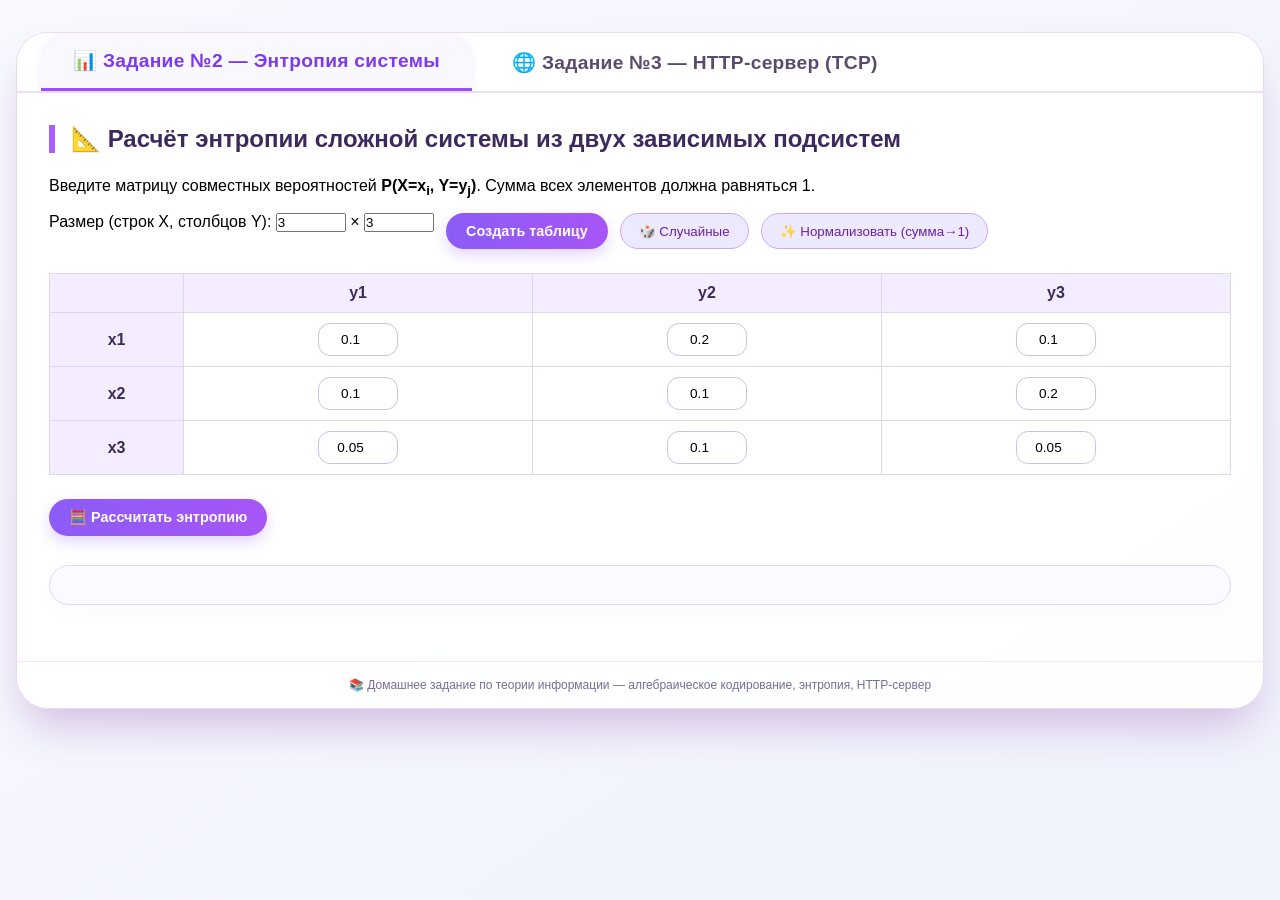
==== commit e6154e7b: "Rename deepseek_html_20260524_31c361.html to index.html" ====
--- a/index.html
+++ b/index.html
@@ -1,620 +1,704 @@
 <!DOCTYPE html>
 <html lang="ru">
 <head>
-  <meta charset="UTF-8" />
-  <meta name="viewport" content="width=device-width, initial-scale=1.0, user-scalable=yes" />
-  <title>БДЗ. Теория игр. Вариант 18 — точный график, светлая тема</title>
-  <style>
-    * {
-      margin: 0;
-      padding: 0;
-      box-sizing: border-box;
-    }
-
-    body {
-      background: linear-gradient(145deg, #f4f0ff 0%, #ffffff 100%);
-      font-family: 'Inter', system-ui, -apple-system, 'Segoe UI', Roboto, sans-serif;
-      color: #1e1a2f;
-      min-height: 100vh;
-      padding-bottom: 90px;
-    }
-
-    .app {
-      max-width: 1400px;
-      margin: 0 auto;
-      padding: 2rem 1.5rem;
-    }
-
-    .hero {
-      background: #ffffffdd;
-      backdrop-filter: blur(2px);
-      border-radius: 2rem;
-      padding: 1.8rem;
-      margin-bottom: 2rem;
-      box-shadow: 0 12px 30px rgba(106, 13, 173, 0.08);
-      border: 1px solid #e9e2ff;
-    }
-
-    .badge {
-      display: inline-block;
-      background: #7c3aed20;
-      color: #5b21b6;
-      padding: 0.3rem 1rem;
-      border-radius: 40px;
-      font-size: 0.8rem;
-      font-weight: 600;
-      margin-bottom: 1rem;
-      border: 1px solid #c4b5fd;
-    }
-
-    h1 {
-      font-size: 1.9rem;
-      font-weight: 700;
-      background: linear-gradient(135deg, #5b21b6, #a855f7);
-      -webkit-background-clip: text;
-      background-clip: text;
-      color: transparent;
-      margin-bottom: 0.5rem;
-    }
-
-    h2 {
-      font-size: 1.5rem;
-      font-weight: 600;
-      color: #2d1967;
-      margin-bottom: 1rem;
-    }
-
-    .kpi {
-      display: flex;
-      flex-wrap: wrap;
-      gap: 1rem;
-      margin-top: 1.5rem;
-    }
-
-    .card {
-      background: white;
-      border-radius: 1.5rem;
-      padding: 1rem 1.6rem;
-      box-shadow: 0 4px 12px #ddd6fe40;
-      border: 1px solid #ede9fe;
-      flex: 1;
-      min-width: 150px;
-    }
-
-    .card strong {
-      display: block;
-      font-size: 2rem;
-      font-weight: 800;
-      color: #6d28d9;
-      margin-top: 0.25rem;
-    }
-
-    .grid {
-      display: grid;
-      grid-template-columns: repeat(12, 1fr);
-      gap: 1.5rem;
-    }
-
-    .panel {
-      grid-column: span 12;
-      background: rgba(255, 255, 255, 0.92);
-      backdrop-filter: blur(4px);
-      border-radius: 1.8rem;
-      padding: 1.6rem;
-      border: 1px solid #e9e2ff;
-      box-shadow: 0 8px 20px rgba(0, 0, 0, 0.02);
-    }
-
-    .span-6 { grid-column: span 6; }
-    .span-5 { grid-column: span 5; }
-    .span-7 { grid-column: span 7; }
-
-    table {
-      width: 100%;
-      border-collapse: collapse;
-      background: white;
-      border-radius: 1rem;
-      overflow: hidden;
-      box-shadow: 0 1px 2px #cbd5e1;
-    }
-
-    th, td {
-      border: 1px solid #e2e8f0;
-      padding: 0.75rem;
-      text-align: center;
-    }
-
-    th {
-      background: #f3e8ff;
-      color: #4c1d95;
-      font-weight: 600;
-    }
-
-    td.label {
-      text-align: left;
-      font-weight: 600;
-      background: #faf5ff;
-    }
-
-    .formula, .note, .result-box, .danger-box {
-      border-radius: 1rem;
-      padding: 1rem 1.2rem;
-      margin-top: 1rem;
-      font-family: 'Fira Code', 'Cascadia Code', monospace;
-      font-size: 0.9rem;
-    }
-
-    .formula {
-      background: #f5f3ff;
-      border-left: 5px solid #8b5cf6;
-      color: #2d2a5e;
-    }
-
-    .note {
-      background: #eef2ff;
-      border-left: 5px solid #3b82f6;
-    }
-
-    .result-box {
-      background: #ecfdf5;
-      border-left: 5px solid #10b981;
-    }
-
-    .danger-box {
-      background: #fff1f2;
-      border-left: 5px solid #f43f5e;
-    }
-
-    .svg-wrap {
-      background: #ffffff;
-      border-radius: 1.2rem;
-      padding: 0.8rem;
-      border: 1px solid #e2e8f0;
-      box-shadow: 0 2px 8px rgba(0,0,0,0.02);
-    }
-
-    .legend {
-      display: flex;
-      gap: 1.2rem;
-      margin-top: 0.8rem;
-      font-size: 0.8rem;
-    }
-
-    .legend span::before {
-      content: "●";
-      margin-right: 6px;
-      font-size: 1rem;
-      vertical-align: middle;
-      display: inline-block;
-    }
-
-    .legend .l1::before { color: #22d3ee; content: "●"; }
-    .legend .l2::before { color: #8b5cf6; }
-    .legend .l3::before { color: #34d399; }
-
-    /* --- навигация кружочки + стрелки (слайдер) --- */
-    .slider-nav {
-      position: fixed;
-      bottom: 20px;
-      left: 0;
-      right: 0;
-      display: flex;
-      align-items: center;
-      justify-content: center;
-      gap: 1rem;
-      background: rgba(255, 255, 255, 0.9);
-      backdrop-filter: blur(12px);
-      padding: 0.7rem 1.5rem;
-      border-radius: 60px;
-      width: fit-content;
-      margin: 0 auto;
-      border: 1px solid #d9c8ff;
-      box-shadow: 0 8px 22px rgba(98, 0, 255, 0.12);
-      z-index: 100;
-    }
-
-    .nav-arrow {
-      background: #ede9fe;
-      border: none;
-      width: 44px;
-      height: 44px;
-      border-radius: 60px;
-      font-size: 1.6rem;
-      font-weight: bold;
-      color: #5b21b6;
-      cursor: pointer;
-      transition: 0.2s;
-      display: inline-flex;
-      align-items: center;
-      justify-content: center;
-    }
-
-    .nav-arrow:hover {
-      background: #d9c8ff;
-      transform: scale(1.02);
-    }
-
-    .dots {
-      display: flex;
-      gap: 0.7rem;
-      align-items: center;
-    }
-
-    .dot {
-      width: 12px;
-      height: 12px;
-      background-color: #c4b5fd;
-      border-radius: 30px;
-      transition: all 0.2s ease;
-      cursor: pointer;
-    }
-
-    .dot.active {
-      width: 28px;
-      background-color: #7c3aed;
-      box-shadow: 0 0 6px #a855f7;
-    }
-
-    .tab-panel {
-      display: none;
-      animation: fade 0.25s ease;
-    }
-
-    .tab-panel.active {
-      display: block;
-    }
-
-    @keyframes fade {
-      from { opacity: 0; transform: translateY(6px); }
-      to { opacity: 1; transform: translateY(0); }
-    }
-
-    @media (max-width: 1000px) {
-      .app { padding: 1rem; }
-      .span-6, .span-5, .span-7 { grid-column: span 12; }
-      .slider-nav { bottom: 12px; padding: 0.4rem 1rem; }
-      .nav-arrow { width: 36px; height: 36px; font-size: 1.3rem; }
-    }
-
-    .footer-note {
-      margin-top: 2rem;
-      color: #6b7280;
-      font-size: 0.8rem;
-      text-align: center;
-    }
-    ul, ol { padding-left: 1.5rem; margin: 0.5rem 0; }
-    li { margin: 0.3rem 0; }
-    .brand { text-align: center; margin-bottom: 1rem; }
-  </style>
+    <meta charset="UTF-8">
+    <meta name="viewport" content="width=device-width, initial-scale=1.0, user-scalable=yes">
+    <title>Теория информации — Задания 2 и 3</title>
+    <style>
+        * {
+            margin: 0;
+            padding: 0;
+            box-sizing: border-box;
+        }
+
+        body {
+            font-family: 'Segoe UI', Roboto, 'Helvetica Neue', sans-serif;
+            background: linear-gradient(145deg, #f8f9ff 0%, #f0f2fc 100%);
+            min-height: 100vh;
+            padding: 2rem 1rem;
+        }
+
+        /* главный контейнер */
+        .glass-container {
+            max-width: 1300px;
+            margin: 0 auto;
+            background: rgba(255, 255, 255, 0.92);
+            backdrop-filter: blur(2px);
+            border-radius: 2rem;
+            box-shadow: 0 25px 45px -12px rgba(98, 0, 128, 0.25);
+            overflow: hidden;
+            border: 1px solid rgba(156, 72, 196, 0.2);
+        }
+
+        /* шапка с выбором задания */
+        .tab-bar {
+            display: flex;
+            background: white;
+            border-bottom: 2px solid #e9e4f0;
+            padding: 0 1.5rem;
+            gap: 0.5rem;
+        }
+
+        .tab-btn {
+            background: transparent;
+            border: none;
+            font-size: 1.2rem;
+            font-weight: 600;
+            padding: 1rem 2rem;
+            cursor: pointer;
+            color: #5a4b6e;
+            transition: all 0.2s ease;
+            border-radius: 2rem 2rem 0 0;
+            letter-spacing: 0.3px;
+        }
+
+        .tab-btn i {
+            margin-right: 8px;
+            font-style: normal;
+            display: inline-block;
+        }
+
+        .tab-btn:hover {
+            background: #f3eefa;
+            color: #6a1b9a;
+        }
+
+        .tab-btn.active {
+            background: #faf8ff;
+            color: #7c3aed;
+            border-bottom: 3px solid #9b4dff;
+            box-shadow: 0 -2px 8px rgba(124, 58, 237, 0.1);
+        }
+
+        /* панели с содержанием заданий */
+        .tab-pane {
+            display: none;
+            padding: 2rem 2rem 2.5rem;
+            animation: fade 0.25s ease;
+        }
+
+        .tab-pane.active-pane {
+            display: block;
+        }
+
+        @keyframes fade {
+            from { opacity: 0; transform: translateY(6px);}
+            to { opacity: 1; transform: translateY(0);}
+        }
+
+        /* фиолетовые акценты */
+        h2 {
+            color: #3c2a5f;
+            border-left: 6px solid #aa5eff;
+            padding-left: 1rem;
+            margin-bottom: 1.5rem;
+            font-weight: 600;
+        }
+
+        h3 {
+            color: #4a3a6e;
+            margin: 1.2rem 0 0.8rem;
+        }
+
+        .purple-gradient-btn {
+            background: linear-gradient(95deg, #8b5cf6, #a855f7);
+            border: none;
+            color: white;
+            font-weight: 600;
+            padding: 10px 20px;
+            border-radius: 40px;
+            cursor: pointer;
+            transition: 0.2s;
+            box-shadow: 0 6px 14px rgba(139, 92, 246, 0.25);
+            font-size: 0.9rem;
+        }
+
+        .purple-gradient-btn:hover {
+            background: linear-gradient(95deg, #7c3aed, #9333ea);
+            transform: translateY(-2px);
+            box-shadow: 0 12px 20px rgba(139, 92, 246, 0.35);
+        }
+
+        .secondary-btn {
+            background: #ede9fe;
+            color: #6b21a5;
+            border: 1px solid #cba6ff;
+            padding: 8px 18px;
+            border-radius: 40px;
+            cursor: pointer;
+            font-weight: 500;
+        }
+
+        /* таблица ввода вероятностей */
+        .matrix-wrapper {
+            overflow-x: auto;
+            margin: 1.5rem 0;
+        }
+
+        .prob-table {
+            border-collapse: collapse;
+            background: white;
+            border-radius: 20px;
+            box-shadow: 0 4px 12px rgba(0,0,0,0.05);
+            width: 100%;
+        }
+
+        .prob-table th, .prob-table td {
+            border: 1px solid #ddd8e8;
+            padding: 10px;
+            text-align: center;
+        }
+
+        .prob-table th {
+            background: #f3edff;
+            color: #3b2b55;
+            font-weight: 600;
+        }
+
+        .prob-table input {
+            width: 80px;
+            padding: 8px;
+            text-align: center;
+            border: 1px solid #cdc0e0;
+            border-radius: 12px;
+            font-size: 0.85rem;
+        }
+
+        .result-card {
+            background: #fbfaff;
+            border-radius: 28px;
+            padding: 1.2rem 1.8rem;
+            margin-top: 1.8rem;
+            border: 1px solid #e2d5ff;
+            box-shadow: 0 8px 20px rgba(0,0,0,0.02);
+        }
+
+        .error-message {
+            color: #dc2626;
+            background: #fee2e2;
+            padding: 10px 16px;
+            border-radius: 28px;
+            margin-top: 15px;
+        }
+
+        /* блок кода для сервера */
+        .code-block {
+            background: #1e1a2f;
+            color: #e2e2ff;
+            padding: 1rem;
+            border-radius: 24px;
+            overflow-x: auto;
+            font-family: 'Fira Code', 'Courier New', monospace;
+            font-size: 0.8rem;
+            margin: 1rem 0;
+            white-space: pre-wrap;
+            word-break: break-word;
+        }
+
+        .instruction-box {
+            background: #f5f0ff;
+            border-left: 5px solid #aa5eff;
+            padding: 1rem 1.5rem;
+            border-radius: 20px;
+            margin: 1rem 0;
+        }
+
+        .flex-buttons {
+            display: flex;
+            gap: 15px;
+            flex-wrap: wrap;
+            margin: 1rem 0;
+        }
+
+        footer {
+            text-align: center;
+            padding: 1rem;
+            font-size: 0.75rem;
+            color: #7a6b96;
+            border-top: 1px solid #ede7ff;
+            margin-top: 1rem;
+        }
+    </style>
 </head>
 <body>
-<div class="app">
-  <div class="brand">
-    <div class="badge" style="margin:0 auto 0.5rem auto; display:table;">Вариант 18 · A/B‑тестирование алгоритмов</div>
-    <h1>БДЗ по теории игр<br>Вариант 18</h1>
-    <p style="color:#4a4a6a;">Точный график · светлая тема · слайдер</p>
-  </div>
-
-  <!-- Панели (7 шагов) -->
-  <section id="overview" class="tab-panel active">
-    <div class="hero">
-      <div class="badge">Обзор решения</div>
-      <h2>Структура БДЗ</h2>
-      <p>Игрок A — платформа (алгоритм рекомендаций). Игрок B — тип аудитории. Выигрыш — дополнительные записи на курсы.</p>
-      <div class="kpi">
-        <div class="card">Исходная матрица <strong>2×3</strong></div>
-        <div class="card">После доминирования <strong>2×2</strong></div>
-        <div class="card">Цена игры <strong>7.625 (61/8)</strong></div>
-      </div>
+<div class="glass-container">
+    <div class="tab-bar">
+        <button class="tab-btn active" data-tab="tab2">📊 Задание №2 — Энтропия системы</button>
+        <button class="tab-btn" data-tab="tab3">🌐 Задание №3 — HTTP-сервер (TCP)</button>
     </div>
-    <div class="grid">
-      <div class="panel span-7">
-        <h2>Что выполнено</h2>
-        <ol>
-          <li>Нормальная форма, обоснование матрицы.</li>
-          <li>Доминирование: исключена стратегия B1 (активные студенты).</li>
-          <li>Седловой точки нет (maximin=2, minimax=11).</li>
-          <li>Графоаналитический метод → (3/8;5/8) для обоих игроков, v=61/8.</li>
-          <li>Решение через ЛП (симплекс) и метод Брауна–Робинсона.</li>
-          <li>Сравнение результатов.</li>
-        </ol>
-      </div>
-      <div class="panel span-5">
-        <h2>Финальный ответ</h2>
-        <div class="result-box">
-          <strong>A*</strong> = (3/8; 5/8)<br>
-          <strong>B*</strong> = (0; 3/8; 5/8)<br>
-          <strong>v</strong> = 7.625 (61/8)
+
+    <!-- Панель задания 2: энтропия -->
+    <div id="tab2" class="tab-pane active-pane">
+        <h2>📐 Расчёт энтропии сложной системы из двух зависимых подсистем</h2>
+        <p>Введите матрицу совместных вероятностей <strong>P(X=x<sub>i</sub>, Y=y<sub>j</sub>)</strong>. Сумма всех элементов должна равняться 1.</p>
+        <div class="controls" style="display: flex; gap: 12px; flex-wrap: wrap; margin: 15px 0;">
+            <label>Размер (строк X, столбцов Y): 
+                <input type="number" id="rows" value="3" min="1" max="8" style="width: 70px;"> × 
+                <input type="number" id="cols" value="3" min="1" max="8" style="width: 70px;">
+            </label>
+            <button id="resizeBtn" class="purple-gradient-btn">Создать таблицу</button>
+            <button id="randomBtn" class="secondary-btn">🎲 Случайные</button>
+            <button id="normalizeBtn" class="secondary-btn">✨ Нормализовать (сумма→1)</button>
         </div>
-      </div>
+        <div id="tableContainer" class="matrix-wrapper"></div>
+        <button id="calcBtn" class="purple-gradient-btn">🧮 Рассчитать энтропию</button>
+        <div id="results" class="result-card"></div>
+        <div id="errorMsg" class="error-message" style="display: none;"></div>
     </div>
-  </section>
-
-  <section id="step1" class="tab-panel">
-    <div class="hero">
-      <h2>Шаг 1. Нормальная форма</h2>
-      <p>Игрок A: {коллаборативная фильтрация (A1), контентная фильтрация (A2)}. Игрок B: {активные студенты (B1), случайные пользователи (B2), пассивные подписчики (B3)}.</p>
+
+    <!-- Панель задания 3: HTTP-сервер -->
+    <div id="tab3" class="tab-pane">
+        <h2>🚀 HTTP-сервер поверх TCP (реализация на Python)</h2>
+        <div class="instruction-box">
+            <strong>📌 Как использовать:</strong><br>
+            1. Сохраните приведённый ниже Python-код в файл <code>simple_http_server.py</code><br>
+            2. Убедитесь, что у вас установлен Python 3.6+<br>
+            3. Запустите в терминале: <code>python simple_http_server.py</code><br>
+            4. Откройте браузер и перейдите по адресу <code>http://localhost:8080/</code><br>
+            5. Сервер отдаёт HTML-страницы из папки <code>./www</code> (создаст автоматически)<br>
+            <span style="font-size:0.85rem;">✨ Поддерживает: GET, обработку ошибок 404/403, нормализацию путей, безопасность.</span>
+        </div>
+        <div class="flex-buttons">
+            <button id="downloadServerBtn" class="purple-gradient-btn">⬇ Скачать simple_http_server.py</button>
+            <button id="copyCodeBtn" class="secondary-btn">📋 Скопировать код</button>
+        </div>
+        <h3>📄 Исходный код сервера (Python 3)</h3>
+        <div class="code-block" id="serverCodeBlock">
+            <pre id="serverCode" style="margin:0; font-family: monospace;">#!/usr/bin/env python3
+import socket
+import os
+import sys
+
+HOST = 'localhost'
+PORT = 8080
+WEBROOT = './www'
+
+def handle_client(client_socket, client_address):
+    try:
+        request_data = client_socket.recv(4096).decode('utf-8', errors='ignore')
+        if not request_data:
+            return
+        request_line = request_data.splitlines()[0] if request_data.splitlines() else ''
+        parts = request_line.split()
+        if len(parts) < 2:
+            send_error(client_socket, 400, "Bad Request")
+            return
+        method, path = parts[0], parts[1]
+        if method.upper() != 'GET':
+            send_error(client_socket, 405, "Method Not Allowed")
+            return
+        if '..' in path or path.startswith('/..'):
+            send_error(client_socket, 403, "Forbidden")
+            return
+        if path.endswith('/'):
+            path += 'index.html'
+        relative_path = path.lstrip('/')
+        if relative_path == '':
+            relative_path = 'index.html'
+        full_path = os.path.join(WEBROOT, relative_path)
+        full_path = os.path.normpath(full_path)
+        if not full_path.startswith(os.path.abspath(WEBROOT)):
+            send_error(client_socket, 403, "Forbidden")
+            return
+        if not os.path.exists(full_path) or not os.path.isfile(full_path):
+            send_error(client_socket, 404, "Not Found")
+            return
+        with open(full_path, 'rb') as f:
+            content = f.read()
+        response_headers = (
+            "HTTP/1.1 200 OK\r\n"
+            "Content-Type: text/html; charset=utf-8\r\n"
+            f"Content-Length: {len(content)}\r\n"
+            "Connection: close\r\n"
+            "\r\n"
+        )
+        client_socket.sendall(response_headers.encode('utf-8'))
+        client_socket.sendall(content)
+    except Exception:
+        send_error(client_socket, 500, "Internal Server Error")
+    finally:
+        client_socket.close()
+
+def send_error(client_socket, code, message):
+    body = f"&lt;html&gt;&lt;body&gt;&lt;h1&gt;{code} {message}&lt;/h1&gt;&lt;hr&gt;&lt;small&gt;Simple HTTP Server&lt;/small&gt;&lt;/body&gt;&lt;/html&gt;"
+    response = (
+        f"HTTP/1.1 {code} {message}\r\n"
+        "Content-Type: text/html; charset=utf-8\r\n"
+        f"Content-Length: {len(body)}\r\n"
+        "Connection: close\r\n"
+        "\r\n"
+        f"{body}"
+    )
+    client_socket.sendall(response.encode('utf-8'))
+
+def start_server():
+    server_socket = socket.socket(socket.AF_INET, socket.SOCK_STREAM)
+    server_socket.setsockopt(socket.SOL_SOCKET, socket.SO_REUSEADDR, 1)
+    try:
+        server_socket.bind((HOST, PORT))
+    except Exception as e:
+        print(f"Bind error: {e}")
+        sys.exit(1)
+    server_socket.listen(5)
+    print(f"Server running at http://{HOST}:{PORT}")
+    if not os.path.exists(WEBROOT):
+        os.makedirs(WEBROOT)
+    index_path = os.path.join(WEBROOT, 'index.html')
+    if not os.path.exists(index_path):
+        with open(index_path, 'w', encoding='utf-8') as f:
+            f.write("&lt;!DOCTYPE html&gt;&lt;html&gt;&lt;head&gt;&lt;title&gt;Test&lt;/title&gt;&lt;/head&gt;&lt;body&gt;&lt;h1&gt;HTTP сервер работает!&lt;/h1&gt;&lt;/body&gt;&lt;/html&gt;")
+    try:
+        while True:
+            client_sock, addr = server_socket.accept()
+            print(f"Connection from {addr}")
+            handle_client(client_sock, addr)
+    except KeyboardInterrupt:
+        print("\nShutting down.")
+    finally:
+        server_socket.close()
+
+if __name__ == '__main__':
+    start_server()</pre>
+        </div>
+        <div class="instruction-box">
+            🎥 <strong>Демо-видео и презентация</strong> — для полного выполнения задания №3 подготовьте короткую запись экрана (до 5 мин), демонстрирующую запуск сервера, открытие страниц, обработку 404 и 403. Презентацию можно оформить отдельно (PDF/PPT). Код выше полностью рабочий и соответствует требованиям: работает поверх TCP, отдаёт HTML, обрабатывает ошибки.
+        </div>
+        <footer>🔧 Для демонстрации работы сервера необходимо запустить Python-файл локально.</footer>
     </div>
-    <div class="grid">
-      <div class="panel span-6">
-        <h2>Матрица выигрышей</h2>
-        <table>
-          <tr><th>A\B</th><th>B1: активные</th><th>B2: случайные</th><th>B3: пассивные</th></tr>
-          <tr><td class="label">A1: коллаборативная</td><td>5</td><td>17</td><td>2</td></tr>
-          <tr><td class="label">A2: контентная</td><td>14</td><td>2</td><td>11</td></tr>
-        </table>
-        <div class="note">Обоснование: a12=17 (случайные пользователи хорошо откликаются на популярное), a21=14 (активные студенты получают точные рекомендации) и т.д.</div>
-      </div>
-      <div class="panel span-6">
-        <h2>Стратегии</h2>
-        <ul><li>A1 — коллаборативная фильтрация</li><li>A2 — контентная фильтрация</li><li>B1 — активные студенты</li><li>B2 — случайные пользователи</li><li>B3 — пассивные подписчики</li></ul>
-      </div>
-    </div>
-  </section>
-
-  <section id="step2" class="tab-panel">
-    <div class="hero"><h2>Шаг 2. Доминирование</h2><p>Сравниваем столбцы (игрок B минимизирует выигрыш A).</p></div>
-    <div class="grid">
-      <div class="panel span-6">
-        <div class="formula">B1=(5,14), B2=(17,2), B3=(2,11).<br> B3 доминирует B1: 2 ≤ 5 и 11 ≤ 14 ⇒ B1 убираем.</div>
-        <div class="danger-box">Стратегия B1 (активные студенты) доминируется стратегией B3 (пассивные подписчики). Исключаем.</div>
-      </div>
-      <div class="panel span-6">
-        <h2>Сокращённая матрица 2×2</h2>
-        <table>
-          <tr><th>A\B</th><th>B2 (случайные)</th><th>B3 (пассивные)</th></tr>
-          <tr><td class="label">A1</td><td>17</td><td>2</td></tr>
-          <tr><td class="label">A2</td><td>2</td><td>11</td></tr>
-        </table>
-        <div class="result-box">Игра свелась к 2×2, далее решаем аналитически.</div>
-      </div>
-    </div>
-  </section>
-
-  <section id="step3" class="tab-panel">
-    <div class="hero"><h2>Шаг 3. Седловая точка</h2></div>
-    <div class="grid">
-      <div class="panel span-6"><div class="formula">maximin = max( min(5,17,2)=2 , min(14,2,11)=2 ) = 2</div></div>
-      <div class="panel span-6"><div class="formula">minimax = min( max(5,14)=14 , max(17,2)=17 , max(2,11)=11 ) = 11</div></div>
-      <div class="panel span-12"><div class="danger-box">2 ≠ 11 ⇒ седловой точки в чистых стратегиях нет, переход к смешанным.</div></div>
-    </div>
-  </section>
-
-  <section id="step4" class="tab-panel">
-    <div class="hero"><h2>Шаг 4. Графоаналитический метод (точный график)</h2></div>
-    <div class="grid">
-      <div class="panel span-5">
-        <div class="formula">q = P(B2), 1−q = P(B3)<br>H1(q)=17q+2(1−q)=2+15q<br>H2(q)=2q+11(1−q)=11−9q<br>2+15q = 11−9q → 24q=9 → q=3/8=0.375<br>v=2+15·3/8=61/8=7.625</div>
-        <div class="formula">p(A1)=3/8, p(A2)=5/8</div>
-      </div>
-      <div class="panel span-7">
-        <div class="svg-wrap">
-          <!-- ИСПРАВЛЕННЫЙ ТОЧНЫЙ ГРАФИК: шкала Y от 0 до 18, точка пересечения точно на месте -->
-          <svg viewBox="0 0 640 430" width="100%" height="auto">
-            <rect x="70" y="30" width="520" height="320" fill="#faf9fe" stroke="#cbd5e1" rx="10" />
-            
-            <!-- Горизонтальные линии (Y: 0,2,4,6,8,10,12,14,16,18) -->
-            <g stroke="#e2e8f0" stroke-width="1">
-              <line x1="70" y1="350" x2="590" y2="350" />  <!-- 0 -->
-              <line x1="70" y1="314.44" x2="590" y2="314.44" /> <!-- 2 -->
-              <line x1="70" y1="278.89" x2="590" y2="278.89" /> <!-- 4 -->
-              <line x1="70" y1="243.33" x2="590" y2="243.33" /> <!-- 6 -->
-              <line x1="70" y1="207.78" x2="590" y2="207.78" /> <!-- 8 -->
-              <line x1="70" y1="172.22" x2="590" y2="172.22" /> <!-- 10 -->
-              <line x1="70" y1="136.67" x2="590" y2="136.67" /> <!-- 12 -->
-              <line x1="70" y1="101.11" x2="590" y2="101.11" /> <!-- 14 -->
-              <line x1="70" y1="65.56" x2="590" y2="65.56" />   <!-- 16 -->
-              <line x1="70" y1="30" x2="590" y2="30" />         <!-- 18 -->
-            </g>
-            
-            <!-- Вертикальные линии (q: 0, 0.2, 0.4, 0.6, 0.8, 1) -->
-            <g stroke="#e0d9ff" stroke-width="1">
-              <line x1="70" y1="30" x2="70" y2="350" />
-              <line x1="174" y1="30" x2="174" y2="350" />
-              <line x1="278" y1="30" x2="278" y2="350" />
-              <line x1="382" y1="30" x2="382" y2="350" />
-              <line x1="486" y1="30" x2="486" y2="350" />
-              <line x1="590" y1="30" x2="590" y2="350" />
-            </g>
-            
-            <!-- Оси -->
-            <g stroke="#a78bfa" stroke-width="2">
-              <line x1="70" y1="350" x2="590" y2="350" />
-              <line x1="70" y1="350" x2="70" y2="30" />
-            </g>
-            
-            <!-- Подписи оси q -->
-            <g fill="#4c1d95" font-size="12" font-family="monospace">
-              <text x="62" y="365">0</text>
-              <text x="170" y="365">0.2</text>
-              <text x="270" y="365">0.4</text>
-              <text x="376" y="365">0.6</text>
-              <text x="482" y="365">0.8</text>
-              <text x="588" y="365">1</text>
-              <text x="605" y="356">q</text>
-            </g>
-            
-            <!-- Подписи оси v (Y) -->
-            <g fill="#4c1d95" font-size="12" font-family="monospace">
-              <text x="30" y="354">0</text>
-              <text x="30" y="318">2</text>
-              <text x="30" y="282">4</text>
-              <text x="30" y="247">6</text>
-              <text x="30" y="211">8</text>
-              <text x="30" y="176">10</text>
-              <text x="24" y="140">12</text>
-              <text x="24" y="105">14</text>
-              <text x="24" y="69">16</text>
-              <text x="24" y="34">18</text>
-              <text x="18" y="20">v</text>
-            </g>
-            
-            <!-- Прямая H1(q)=2+15q (от q=0,v=2 до q=1,v=17) -->
-            <!-- Y(2)=314.44, Y(17)=350 - (17/18)*320 = 350 - 302.22 = 47.78 -->
-            <line x1="70" y1="314.44" x2="590" y2="47.78" stroke="#22d3ee" stroke-width="4" stroke-linecap="round" />
-            
-            <!-- Прямая H2(q)=11-9q (от q=0,v=11 до q=1,v=2) -->
-            <!-- Y(11)=350 - (11/18)*320 = 350 - 195.56 = 154.44, Y(2)=314.44 -->
-            <line x1="70" y1="154.44" x2="590" y2="314.44" stroke="#8b5cf6" stroke-width="4" stroke-linecap="round" />
-            
-            <!-- Точка пересечения: q=0.375 -> X=70+0.375*520=265, v=7.625 -> Y=350 - (7.625/18)*320 = 350 - 135.56 = 214.44 -->
-            <circle cx="265" cy="214.44" r="8" fill="#34d399" stroke="white" stroke-width="2.5" />
-            <line x1="265" y1="350" x2="265" y2="214.44" stroke="#34d399" stroke-dasharray="6 4" stroke-width="1.5" />
-            <line x1="70" y1="214.44" x2="265" y2="214.44" stroke="#34d399" stroke-dasharray="6 4" stroke-width="1.5" />
-            <text x="275" y="206" fill="#2d1967" font-size="12" font-weight="bold">(q=3/8; v=7.625)</text>
-          </svg>
-        </div>
-        <div class="legend">
-          <span class="l1">H₁(q) = 2 + 15q</span>
-          <span class="l2">H₂(q) = 11 − 9q</span>
-          <span class="l3">Пересечение (оптимум)</span>
-        </div>
-      </div>
-    </div>
-  </section>
-
-  <section id="step5" class="tab-panel">
-    <div class="hero"><h2>Шаг 5. Линейное программирование</h2></div>
-    <div class="grid">
-      <div class="panel span-6"><div class="formula">max v<br>17p1+2p2 ≥ v<br>2p1+11p2 ≥ v<br>p1+p2=1</div></div>
-      <div class="panel span-6"><div class="formula">min v<br>17q2+2q3 ≤ v<br>2q2+11q3 ≤ v<br>q2+q3=1</div></div>
-      <div class="panel span-12"><div class="result-box">Решение: p1=3/8, p2=5/8, q2=3/8, q3=5/8, v=61/8=7.625.</div></div>
-    </div>
-  </section>
-
-  <section id="step6" class="tab-panel">
-    <div class="hero"><h2>Шаг 6. Метод Брауна–Робинсона (12 итераций)</h2><p>Итерационный процесс для матрицы 2×2 (B2, B3).</p></div>
-    <div class="grid">
-      <div class="panel span-12" id="br-table-container"></div>
-      <div class="panel span-6"><div id="empirical-result" class="formula"></div></div>
-      <div class="panel span-6"><div id="convergence-note" class="result-box"></div></div>
-    </div>
-  </section>
-
-  <section id="step7" class="tab-panel">
-    <div class="hero"><h2>Шаг 7. Сравнение и вывод</h2></div>
-    <div class="grid">
-      <div class="panel span-6">
-        <ul>
-          <li>✔ Доминирование: B1 исключена → игра 2×2.</li>
-          <li>✔ Седловая точка отсутствует → смешанные стратегии.</li>
-          <li>✔ Графоаналитический: точное решение (3/8;5/8).</li>
-          <li>✔ ЛП: подтвердило цену игры 7.625.</li>
-          <li>✔ Браун–Робинсон: эмпирические частоты сходятся к теоретическим.</li>
-        </ul>
-      </div>
-      <div class="panel span-6">
-        <div class="result-box">
-          <strong>Итоговая цена игры</strong> v = 61/8 = 7.625 дополнительных записей.<br>
-          Игрок A: коллаборативная фильтрация с вероятностью 3/8, контентная — 5/8.<br>
-          Игрок B: исключить B1, смешивать B2 (случайные) с вероятностью 3/8 и B3 (пассивные) с 5/8.
-        </div>
-        <div class="footer-note">Все методы дали идентичный результат, что подтверждает корректность решения.</div>
-      </div>
-    </div>
-  </section>
+    <footer>📚 Домашнее задание по теории информации — алгебраическое кодирование, энтропия, HTTP-сервер</footer>
 </div>
 
-<!-- Круговая навигация + стрелки -->
-<div class="slider-nav">
-  <button class="nav-arrow" id="prevSlide">←</button>
-  <div class="dots" id="dotsContainer"></div>
-  <button class="nav-arrow" id="nextSlide">→</button>
-</div>
-
 <script>
-  // --- навигация слайдером
-  const sections = ['overview', 'step1', 'step2', 'step3', 'step4', 'step5', 'step6', 'step7'];
-  let currentIdx = 0;
-
-  function showSection(index) {
-    document.querySelectorAll('.tab-panel').forEach(panel => panel.classList.remove('active'));
-    document.getElementById(sections[index]).classList.add('active');
-    document.querySelectorAll('.dot').forEach((dot, i) => {
-      if (i === index) dot.classList.add('active');
-      else dot.classList.remove('active');
+    // ======================= ЗАДАНИЕ 2: энтропия =======================
+    let currentRows = 3, currentCols = 3;
+    const rowsInput = document.getElementById('rows');
+    const colsInput = document.getElementById('cols');
+    const resizeBtn = document.getElementById('resizeBtn');
+    const randomBtn = document.getElementById('randomBtn');
+    const normalizeBtn = document.getElementById('normalizeBtn');
+    const calcBtn = document.getElementById('calcBtn');
+    const tableContainer = document.getElementById('tableContainer');
+    const resultsDiv = document.getElementById('results');
+    const errorDiv = document.getElementById('errorMsg');
+
+    function createTable(rows, cols, initialValues = null) {
+        const table = document.createElement('table');
+        table.className = 'prob-table';
+        // header
+        const thead = document.createElement('thead');
+        let headerRow = document.createElement('tr');
+        headerRow.appendChild(document.createElement('th')); // угол
+        for (let j = 0; j < cols; j++) {
+            let th = document.createElement('th');
+            th.textContent = `y${j+1}`;
+            headerRow.appendChild(th);
+        }
+        thead.appendChild(headerRow);
+        table.appendChild(thead);
+        const tbody = document.createElement('tbody');
+        for (let i = 0; i < rows; i++) {
+            const tr = document.createElement('tr');
+            const thRow = document.createElement('th');
+            thRow.textContent = `x${i+1}`;
+            tr.appendChild(thRow);
+            for (let j = 0; j < cols; j++) {
+                const td = document.createElement('td');
+                const input = document.createElement('input');
+                input.type = 'number';
+                input.step = 'any';
+                let val = (initialValues && initialValues[i] && initialValues[i][j] !== undefined) ? initialValues[i][j] : '0';
+                input.value = val;
+                td.appendChild(input);
+                tr.appendChild(td);
+            }
+            tbody.appendChild(tr);
+        }
+        table.appendChild(tbody);
+        tableContainer.innerHTML = '';
+        tableContainer.appendChild(table);
+    }
+
+    function getMatrix() {
+        const table = document.querySelector('#tableContainer .prob-table');
+        if (!table) return [];
+        const rows = table.querySelectorAll('tbody tr');
+        const matrix = [];
+        for (let i = 0; i < rows.length; i++) {
+            const inputs = rows[i].querySelectorAll('input');
+            const rowData = [];
+            for (let j = 0; j < inputs.length; j++) {
+                let val = parseFloat(inputs[j].value);
+                if (isNaN(val)) val = 0;
+                rowData.push(val);
+            }
+            matrix.push(rowData);
+        }
+        return matrix;
+    }
+
+    function setMatrix(matrix) {
+        const table = document.querySelector('#tableContainer .prob-table');
+        if (!table) return;
+        const rows = table.querySelectorAll('tbody tr');
+        for (let i = 0; i < rows.length && i < matrix.length; i++) {
+            const inputs = rows[i].querySelectorAll('input');
+            for (let j = 0; j < inputs.length && j < matrix[i].length; j++) {
+                inputs[j].value = matrix[i][j];
+            }
+        }
+    }
+
+    function randomMatrix(rows, cols) {
+        let mat = Array(rows).fill().map(() => Array(cols).fill(0));
+        for (let i = 0; i < rows; i++) {
+            for (let j = 0; j < cols; j++) {
+                mat[i][j] = Math.random() + 0.01;
+            }
+        }
+        return mat;
+    }
+
+    function normalizeMatrix(mat) {
+        let sum = 0;
+        for (let i = 0; i < mat.length; i++) {
+            for (let j = 0; j < mat[0].length; j++) {
+                sum += mat[i][j];
+            }
+        }
+        if (sum === 0) return mat;
+        return mat.map(row => row.map(v => v / sum));
+    }
+
+    function computeEntropies(matrix) {
+        const rows = matrix.length, cols = matrix[0].length;
+        let H_xy = 0;
+        let pX = new Array(rows).fill(0);
+        let pY = new Array(cols).fill(0);
+        for (let i = 0; i < rows; i++) {
+            for (let j = 0; j < cols; j++) {
+                let p = matrix[i][j];
+                if (p > 0) H_xy -= p * Math.log2(p);
+                pX[i] += p;
+                pY[j] += p;
+            }
+        }
+        let H_x = 0, H_y = 0;
+        for (let i = 0; i < rows; i++) if (pX[i] > 0) H_x -= pX[i] * Math.log2(pX[i]);
+        for (let j = 0; j < cols; j++) if (pY[j] > 0) H_y -= pY[j] * Math.log2(pY[j]);
+        let H_x_given_y = 0, H_y_given_x = 0;
+        for (let i = 0; i < rows; i++) {
+            for (let j = 0; j < cols; j++) {
+                let p = matrix[i][j];
+                if (p > 0 && pY[j] > 0) H_x_given_y -= p * Math.log2(p / pY[j]);
+                if (p > 0 && pX[i] > 0) H_y_given_x -= p * Math.log2(p / pX[i]);
+            }
+        }
+        let I_xy = H_x + H_y - H_xy;
+        return { H_xy, H_x, H_y, H_x_given_y, H_y_given_x, I_xy };
+    }
+
+    function checkSum(matrix) {
+        let sum = 0;
+        for (let i = 0; i < matrix.length; i++)
+            for (let j = 0; j < matrix[0].length; j++) sum += matrix[i][j];
+        return Math.abs(sum - 1) < 1e-6;
+    }
+
+    function displayResults(results) {
+        resultsDiv.innerHTML = `
+            <h3 style="margin-top:0;">📈 Результаты (биты)</h3>
+            <p><strong>Совместная энтропия H(X,Y):</strong> ${results.H_xy.toFixed(6)}</p>
+            <p><strong>Энтропия H(X):</strong> ${results.H_x.toFixed(6)}</p>
+            <p><strong>Энтропия H(Y):</strong> ${results.H_y.toFixed(6)}</p>
+            <p><strong>Условная H(X|Y):</strong> ${results.H_x_given_y.toFixed(6)}</p>
+            <p><strong>Условная H(Y|X):</strong> ${results.H_y_given_x.toFixed(6)}</p>
+            <p><strong>Взаимная информация I(X;Y):</strong> ${results.I_xy.toFixed(6)}</p>
+            <hr><small>0·log₂0 = 0</small>
+        `;
+    }
+
+    function updateError(msg) {
+        if (msg) {
+            errorDiv.textContent = msg;
+            errorDiv.style.display = 'block';
+        } else {
+            errorDiv.style.display = 'none';
+        }
+    }
+
+    resizeBtn.addEventListener('click', () => {
+        let rows = parseInt(rowsInput.value);
+        let cols = parseInt(colsInput.value);
+        if (isNaN(rows)) rows = 3;
+        if (isNaN(cols)) cols = 3;
+        rows = Math.min(8, Math.max(1, rows));
+        cols = Math.min(8, Math.max(1, cols));
+        currentRows = rows; currentCols = cols;
+        createTable(rows, cols);
+        updateError('');
+        resultsDiv.innerHTML = '';
     });
-    currentIdx = index;
-  }
-
-  const dotsContainer = document.getElementById('dotsContainer');
-  sections.forEach((_, idx) => {
-    const dot = document.createElement('div');
-    dot.classList.add('dot');
-    if (idx === 0) dot.classList.add('active');
-    dot.addEventListener('click', () => showSection(idx));
-    dotsContainer.appendChild(dot);
-  });
-
-  document.getElementById('prevSlide').addEventListener('click', () => {
-    let newIdx = currentIdx - 1;
-    if (newIdx < 0) newIdx = sections.length - 1;
-    showSection(newIdx);
-  });
-  document.getElementById('nextSlide').addEventListener('click', () => {
-    let newIdx = currentIdx + 1;
-    if (newIdx >= sections.length) newIdx = 0;
-    showSection(newIdx);
-  });
-  window.addEventListener('keydown', (e) => {
-    if (e.key === 'ArrowLeft') { e.preventDefault(); document.getElementById('prevSlide').click(); }
-    if (e.key === 'ArrowRight') { e.preventDefault(); document.getElementById('nextSlide').click(); }
-  });
-
-  // ---- метод Брауна-Робинсона (12 итераций) ----
-  const payoff = [[17,2],[2,11]];
-  let cA = [0,0], cB = [0,0];
-  let history = [];
-  let totalWin = 0;
-  for (let t=1; t<=12; t++) {
-    let moveA, moveB, win;
-    if (t===1) {
-      moveA=0;
-      moveB = payoff[0][0] < payoff[0][1] ? 0 : 1;
-      win = payoff[moveA][moveB];
-    } else {
-      let freqB0 = cB[0]/(t-1), freqB1 = cB[1]/(t-1);
-      let expA0 = payoff[0][0]*freqB0 + payoff[0][1]*freqB1;
-      let expA1 = payoff[1][0]*freqB0 + payoff[1][1]*freqB1;
-      moveA = expA0 >= expA1 ? 0 : 1;
-      let freqA0 = cA[0]/(t-1), freqA1 = cA[1]/(t-1);
-      let expB0 = payoff[0][0]*freqA0 + payoff[1][0]*freqA1;
-      let expB1 = payoff[0][1]*freqA0 + payoff[1][1]*freqA1;
-      moveB = expB0 <= expB1 ? 0 : 1;
-      win = payoff[moveA][moveB];
-    }
-    cA[moveA]++; cB[moveB]++;
-    totalWin += win;
-    let avg = totalWin / t;
-    history.push({
-      t, moveA: moveA===0?'A1':'A2', moveB: moveB===0?'B2 (случайные)':'B3 (пассивные)',
-      win, avg: avg.toFixed(3),
-      freqA: `(${cA[0]}/${t}, ${cA[1]}/${t})`, freqB: `(${cB[0]}/${t}, ${cB[1]}/${t})`
+
+    randomBtn.addEventListener('click', () => {
+        let mat = randomMatrix(currentRows, currentCols);
+        setMatrix(mat);
+        updateError('');
+        resultsDiv.innerHTML = '';
     });
-  }
-
-  function renderBR() {
-    let html = `<table style="font-size:13px"><thead><tr>
-      <th>t</th><th>Ход A</th><th>Ход B</th><th>Частоты A</th><th>Частоты B</th><th>Выигрыш</th><th>Ср.выигрыш</th>
-    </tr></thead><tbody>`;
-    for(let row of history) {
-      html += `<tr><td>${row.t}</td><td>${row.moveA}</td><td>${row.moveB}</td>
-      <td>${row.freqA}</td><td>${row.freqB}</td><td>${row.win}</td><td>${row.avg}</td></tr>`;
-    }
-    html += `</tbody></table>`;
-    document.getElementById('br-table-container').innerHTML = html;
-    let last = history[history.length-1];
-    let p1 = cA[0]/12, p2 = cA[1]/12;
-    let q2 = cB[0]/12, q3 = cB[1]/12;
-    document.getElementById('empirical-result').innerHTML = `
-      <strong>Эмпирические частоты после 12 итераций:</strong><br>
-      A: (${p1.toFixed(4)}; ${p2.toFixed(4)}) ≈ (0.375; 0.625)<br>
-      B: (0; ${q2.toFixed(4)}; ${q3.toFixed(4)}) ≈ (0; 0.375; 0.625)<br>
-      Средний выигрыш: ${last.avg} (теоретический 7.625)
-    `;
-    document.getElementById('convergence-note').innerHTML = `Сходимость к цене игры 7.625. На последних итерациях средний выигрыш колеблется около 7.6–7.7.`;
-  }
-  renderBR();
+
+    normalizeBtn.addEventListener('click', () => {
+        let mat = getMatrix();
+        if (mat.length && mat[0].length) {
+            mat = normalizeMatrix(mat);
+            setMatrix(mat);
+            updateError('✅ Матрица нормализована (сумма = 1)');
+        }
+        resultsDiv.innerHTML = '';
+    });
+
+    calcBtn.addEventListener('click', () => {
+        const matrix = getMatrix();
+        if (!matrix.length || !matrix[0].length) return;
+        if (!checkSum(matrix)) {
+            let sum = matrix.reduce((s,row)=>s+row.reduce((a,b)=>a+b,0),0);
+            updateError(`❌ Сумма вероятностей = ${sum.toFixed(6)} ≠ 1. Нажмите "Нормализовать" или исправьте вручную.`);
+            resultsDiv.innerHTML = '';
+            return;
+        }
+        updateError('');
+        const res = computeEntropies(matrix);
+        displayResults(res);
+    });
+
+    // ======================= ЗАДАНИЕ 3: скачивание / копирование кода =======================
+    const serverCodeFull = `#!/usr/bin/env python3
+import socket
+import os
+import sys
+
+HOST = 'localhost'
+PORT = 8080
+WEBROOT = './www'
+
+def handle_client(client_socket, client_address):
+    try:
+        request_data = client_socket.recv(4096).decode('utf-8', errors='ignore')
+        if not request_data:
+            return
+        request_line = request_data.splitlines()[0] if request_data.splitlines() else ''
+        parts = request_line.split()
+        if len(parts) < 2:
+            send_error(client_socket, 400, "Bad Request")
+            return
+        method, path = parts[0], parts[1]
+        if method.upper() != 'GET':
+            send_error(client_socket, 405, "Method Not Allowed")
+            return
+        if '..' in path or path.startswith('/..'):
+            send_error(client_socket, 403, "Forbidden")
+            return
+        if path.endswith('/'):
+            path += 'index.html'
+        relative_path = path.lstrip('/')
+        if relative_path == '':
+            relative_path = 'index.html'
+        full_path = os.path.join(WEBROOT, relative_path)
+        full_path = os.path.normpath(full_path)
+        if not full_path.startswith(os.path.abspath(WEBROOT)):
+            send_error(client_socket, 403, "Forbidden")
+            return
+        if not os.path.exists(full_path) or not os.path.isfile(full_path):
+            send_error(client_socket, 404, "Not Found")
+            return
+        with open(full_path, 'rb') as f:
+            content = f.read()
+        response_headers = (
+            "HTTP/1.1 200 OK\\r\\n"
+            "Content-Type: text/html; charset=utf-8\\r\\n"
+            f"Content-Length: {len(content)}\\r\\n"
+            "Connection: close\\r\\n"
+            "\\r\\n"
+        )
+        client_socket.sendall(response_headers.encode('utf-8'))
+        client_socket.sendall(content)
+    except Exception:
+        send_error(client_socket, 500, "Internal Server Error")
+    finally:
+        client_socket.close()
+
+def send_error(client_socket, code, message):
+    body = f"<html><body><h1>{code} {message}</h1><hr><small>Simple HTTP Server</small></body></html>"
+    response = (
+        f"HTTP/1.1 {code} {message}\\r\\n"
+        "Content-Type: text/html; charset=utf-8\\r\\n"
+        f"Content-Length: {len(body)}\\r\\n"
+        "Connection: close\\r\\n"
+        "\\r\\n"
+        f"{body}"
+    )
+    client_socket.sendall(response.encode('utf-8'))
+
+def start_server():
+    server_socket = socket.socket(socket.AF_INET, socket.SOCK_STREAM)
+    server_socket.setsockopt(socket.SOL_SOCKET, socket.SO_REUSEADDR, 1)
+    try:
+        server_socket.bind((HOST, PORT))
+    except Exception as e:
+        print(f"Bind error: {e}")
+        sys.exit(1)
+    server_socket.listen(5)
+    print(f"Server running at http://{HOST}:{PORT}")
+    if not os.path.exists(WEBROOT):
+        os.makedirs(WEBROOT)
+    index_path = os.path.join(WEBROOT, 'index.html')
+    if not os.path.exists(index_path):
+        with open(index_path, 'w', encoding='utf-8') as f:
+            f.write("<!DOCTYPE html><html><head><title>Test</title></head><body><h1>HTTP сервер работает!</h1></body></html>")
+    try:
+        while True:
+            client_sock, addr = server_socket.accept()
+            print(f"Connection from {addr}")
+            handle_client(client_sock, addr)
+    except KeyboardInterrupt:
+        print("\\nShutting down.")
+    finally:
+        server_socket.close()
+
+if __name__ == '__main__':
+    start_server()`;
+
+    document.getElementById('downloadServerBtn').addEventListener('click', () => {
+        const blob = new Blob([serverCodeFull], {type: 'text/x-python'});
+        const link = document.createElement('a');
+        link.href = URL.createObjectURL(blob);
+        link.download = 'simple_http_server.py';
+        document.body.appendChild(link);
+        link.click();
+        document.body.removeChild(link);
+        URL.revokeObjectURL(link.href);
+    });
+
+    document.getElementById('copyCodeBtn').addEventListener('click', () => {
+        navigator.clipboard.writeText(serverCodeFull).then(() => {
+            alert('✅ Код скопирован в буфер обмена!');
+        }).catch(() => alert('Не удалось скопировать'));
+    });
+
+    // Вкладки
+    const tabs = document.querySelectorAll('.tab-btn');
+    const panes = document.querySelectorAll('.tab-pane');
+    tabs.forEach(btn => {
+        btn.addEventListener('click', () => {
+            const tabId = btn.getAttribute('data-tab');
+            tabs.forEach(b => b.classList.remove('active'));
+            btn.classList.add('active');
+            panes.forEach(pane => pane.classList.remove('active-pane'));
+            document.getElementById(tabId).classList.add('active-pane');
+        });
+    });
+
+    // инициализация таблицы энтропии начальными значениями (пример)
+    createTable(3, 3, [[0.1,0.2,0.1],[0.1,0.1,0.2],[0.05,0.1,0.05]]);
 </script>
 </body>
 </html>
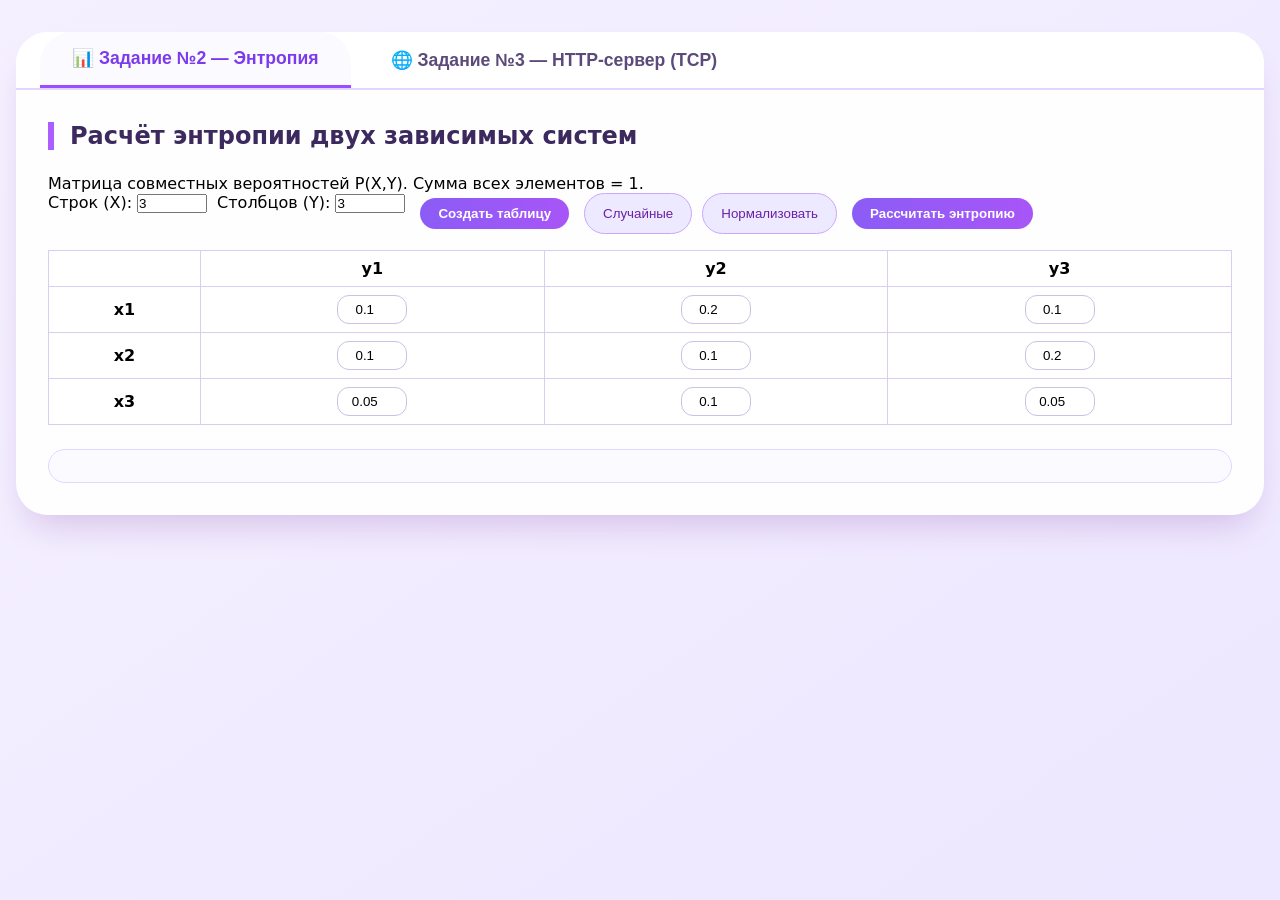
==== commit b995ec7c: "Update index.html" ====
--- a/index.html
+++ b/index.html
@@ -2,7 +2,7 @@
 <html lang="ru">
 <head>
     <meta charset="UTF-8">
-    <meta name="viewport" content="width=device-width, initial-scale=1.0, user-scalable=yes">
+    <meta name="viewport" content="width=device-width, initial-scale=1.0">
     <title>Теория информации — Задания 2 и 3</title>
     <style>
         * {
@@ -10,115 +10,76 @@
             padding: 0;
             box-sizing: border-box;
         }
-
         body {
-            font-family: 'Segoe UI', Roboto, 'Helvetica Neue', sans-serif;
-            background: linear-gradient(145deg, #f8f9ff 0%, #f0f2fc 100%);
+            font-family: 'Segoe UI', Roboto, system-ui;
+            background: linear-gradient(145deg, #f5f0ff 0%, #ede7ff 100%);
             min-height: 100vh;
             padding: 2rem 1rem;
         }
-
-        /* главный контейнер */
         .glass-container {
             max-width: 1300px;
             margin: 0 auto;
-            background: rgba(255, 255, 255, 0.92);
-            backdrop-filter: blur(2px);
+            background: rgba(255, 255, 255, 0.95);
             border-radius: 2rem;
-            box-shadow: 0 25px 45px -12px rgba(98, 0, 128, 0.25);
+            box-shadow: 0 20px 35px -12px rgba(98, 0, 128, 0.2);
             overflow: hidden;
-            border: 1px solid rgba(156, 72, 196, 0.2);
-        }
-
-        /* шапка с выбором задания */
+        }
         .tab-bar {
             display: flex;
             background: white;
-            border-bottom: 2px solid #e9e4f0;
+            border-bottom: 2px solid #e2d5ff;
             padding: 0 1.5rem;
             gap: 0.5rem;
         }
-
         .tab-btn {
             background: transparent;
             border: none;
-            font-size: 1.2rem;
+            font-size: 1.1rem;
             font-weight: 600;
             padding: 1rem 2rem;
             cursor: pointer;
-            color: #5a4b6e;
-            transition: all 0.2s ease;
+            color: #5b4a7a;
+            transition: 0.2s;
             border-radius: 2rem 2rem 0 0;
-            letter-spacing: 0.3px;
-        }
-
-        .tab-btn i {
-            margin-right: 8px;
-            font-style: normal;
-            display: inline-block;
-        }
-
-        .tab-btn:hover {
-            background: #f3eefa;
-            color: #6a1b9a;
-        }
-
+        }
         .tab-btn.active {
-            background: #faf8ff;
             color: #7c3aed;
             border-bottom: 3px solid #9b4dff;
-            box-shadow: 0 -2px 8px rgba(124, 58, 237, 0.1);
-        }
-
-        /* панели с содержанием заданий */
+            background: #fbfaff;
+        }
         .tab-pane {
             display: none;
-            padding: 2rem 2rem 2.5rem;
-            animation: fade 0.25s ease;
-        }
-
-        .tab-pane.active-pane {
+            padding: 2rem;
+            animation: fade 0.2s;
+        }
+        .active-pane {
             display: block;
         }
-
         @keyframes fade {
-            from { opacity: 0; transform: translateY(6px);}
+            from { opacity: 0; transform: translateY(5px);}
             to { opacity: 1; transform: translateY(0);}
         }
-
-        /* фиолетовые акценты */
         h2 {
             color: #3c2a5f;
             border-left: 6px solid #aa5eff;
             padding-left: 1rem;
             margin-bottom: 1.5rem;
-            font-weight: 600;
-        }
-
+        }
         h3 {
             color: #4a3a6e;
-            margin: 1.2rem 0 0.8rem;
-        }
-
-        .purple-gradient-btn {
+            margin: 1rem 0 0.5rem;
+        }
+        .purple-btn {
             background: linear-gradient(95deg, #8b5cf6, #a855f7);
             border: none;
             color: white;
             font-weight: 600;
-            padding: 10px 20px;
+            padding: 8px 18px;
             border-radius: 40px;
             cursor: pointer;
             transition: 0.2s;
-            box-shadow: 0 6px 14px rgba(139, 92, 246, 0.25);
-            font-size: 0.9rem;
-        }
-
-        .purple-gradient-btn:hover {
-            background: linear-gradient(95deg, #7c3aed, #9333ea);
-            transform: translateY(-2px);
-            box-shadow: 0 12px 20px rgba(139, 92, 246, 0.35);
-        }
-
+            margin: 5px;
+        }
         .secondary-btn {
             background: #ede9fe;
             color: #6b21a5;
@@ -126,145 +87,304 @@
             padding: 8px 18px;
             border-radius: 40px;
             cursor: pointer;
-            font-weight: 500;
-        }
-
-        /* таблица ввода вероятностей */
+        }
         .matrix-wrapper {
             overflow-x: auto;
-            margin: 1.5rem 0;
-        }
-
+            margin: 1rem 0;
+        }
         .prob-table {
             border-collapse: collapse;
             background: white;
             border-radius: 20px;
-            box-shadow: 0 4px 12px rgba(0,0,0,0.05);
             width: 100%;
         }
-
         .prob-table th, .prob-table td {
-            border: 1px solid #ddd8e8;
-            padding: 10px;
-            text-align: center;
-        }
-
-        .prob-table th {
-            background: #f3edff;
-            color: #3b2b55;
-            font-weight: 600;
-        }
-
-        .prob-table input {
-            width: 80px;
+            border: 1px solid #d9cef0;
             padding: 8px;
             text-align: center;
+        }
+        .prob-table input {
+            width: 70px;
+            padding: 6px;
+            text-align: center;
+            border-radius: 12px;
             border: 1px solid #cdc0e0;
-            border-radius: 12px;
-            font-size: 0.85rem;
-        }
-
+        }
         .result-card {
             background: #fbfaff;
-            border-radius: 28px;
-            padding: 1.2rem 1.8rem;
-            margin-top: 1.8rem;
+            border-radius: 24px;
+            padding: 1rem;
+            margin-top: 1.5rem;
             border: 1px solid #e2d5ff;
-            box-shadow: 0 8px 20px rgba(0,0,0,0.02);
-        }
-
-        .error-message {
-            color: #dc2626;
-            background: #fee2e2;
-            padding: 10px 16px;
-            border-radius: 28px;
-            margin-top: 15px;
-        }
-
-        /* блок кода для сервера */
+        }
         .code-block {
             background: #1e1a2f;
             color: #e2e2ff;
             padding: 1rem;
-            border-radius: 24px;
+            border-radius: 20px;
+            font-family: 'Courier New', monospace;
+            font-size: 0.75rem;
             overflow-x: auto;
-            font-family: 'Fira Code', 'Courier New', monospace;
-            font-size: 0.8rem;
             margin: 1rem 0;
             white-space: pre-wrap;
-            word-break: break-word;
-        }
-
+            word-break: break-all;
+        }
         .instruction-box {
-            background: #f5f0ff;
-            border-left: 5px solid #aa5eff;
-            padding: 1rem 1.5rem;
-            border-radius: 20px;
+            background: #f0ebff;
+            border-left: 5px solid #9b4dff;
+            padding: 1rem;
+            border-radius: 16px;
             margin: 1rem 0;
         }
-
-        .flex-buttons {
-            display: flex;
-            gap: 15px;
-            flex-wrap: wrap;
-            margin: 1rem 0;
-        }
-
-        footer {
-            text-align: center;
-            padding: 1rem;
-            font-size: 0.75rem;
-            color: #7a6b96;
-            border-top: 1px solid #ede7ff;
-            margin-top: 1rem;
+        .error-message {
+            color: #dc2626;
+            background: #fee2e2;
+            padding: 8px 12px;
+            border-radius: 28px;
+            margin-top: 10px;
+        }
+        .success-message {
+            color: #15803d;
+            background: #dcfce7;
+            padding: 8px 12px;
+            border-radius: 28px;
         }
     </style>
 </head>
 <body>
 <div class="glass-container">
     <div class="tab-bar">
-        <button class="tab-btn active" data-tab="tab2">📊 Задание №2 — Энтропия системы</button>
+        <button class="tab-btn active" data-tab="tab2">📊 Задание №2 — Энтропия</button>
         <button class="tab-btn" data-tab="tab3">🌐 Задание №3 — HTTP-сервер (TCP)</button>
     </div>
 
-    <!-- Панель задания 2: энтропия -->
+    <!-- ЗАДАНИЕ 2: энтропия -->
     <div id="tab2" class="tab-pane active-pane">
-        <h2>📐 Расчёт энтропии сложной системы из двух зависимых подсистем</h2>
-        <p>Введите матрицу совместных вероятностей <strong>P(X=x<sub>i</sub>, Y=y<sub>j</sub>)</strong>. Сумма всех элементов должна равняться 1.</p>
-        <div class="controls" style="display: flex; gap: 12px; flex-wrap: wrap; margin: 15px 0;">
-            <label>Размер (строк X, столбцов Y): 
-                <input type="number" id="rows" value="3" min="1" max="8" style="width: 70px;"> × 
-                <input type="number" id="cols" value="3" min="1" max="8" style="width: 70px;">
-            </label>
-            <button id="resizeBtn" class="purple-gradient-btn">Создать таблицу</button>
-            <button id="randomBtn" class="secondary-btn">🎲 Случайные</button>
-            <button id="normalizeBtn" class="secondary-btn">✨ Нормализовать (сумма→1)</button>
+        <h2>Расчёт энтропии двух зависимых систем</h2>
+        <p>Матрица совместных вероятностей P(X,Y). Сумма всех элементов = 1.</p>
+        <div style="display: flex; gap: 10px; flex-wrap: wrap; margin-bottom: 15px;">
+            <label>Строк (X): <input type="number" id="rows" value="3" min="1" max="6" style="width:70px"></label>
+            <label>Столбцов (Y): <input type="number" id="cols" value="3" min="1" max="6" style="width:70px"></label>
+            <button id="resizeBtn" class="purple-btn">Создать таблицу</button>
+            <button id="randomBtn" class="secondary-btn">Случайные</button>
+            <button id="normalizeBtn" class="secondary-btn">Нормализовать</button>
+            <button id="calcBtn" class="purple-btn">Рассчитать энтропию</button>
         </div>
         <div id="tableContainer" class="matrix-wrapper"></div>
-        <button id="calcBtn" class="purple-gradient-btn">🧮 Рассчитать энтропию</button>
         <div id="results" class="result-card"></div>
         <div id="errorMsg" class="error-message" style="display: none;"></div>
     </div>
 
-    <!-- Панель задания 3: HTTP-сервер -->
+    <!-- ЗАДАНИЕ 3: HTTP-сервер -->
     <div id="tab3" class="tab-pane">
-        <h2>🚀 HTTP-сервер поверх TCP (реализация на Python)</h2>
+        <h2>HTTP-сервер поверх TCP (реализация на Python)</h2>
         <div class="instruction-box">
-            <strong>📌 Как использовать:</strong><br>
-            1. Сохраните приведённый ниже Python-код в файл <code>simple_http_server.py</code><br>
-            2. Убедитесь, что у вас установлен Python 3.6+<br>
-            3. Запустите в терминале: <code>python simple_http_server.py</code><br>
-            4. Откройте браузер и перейдите по адресу <code>http://localhost:8080/</code><br>
-            5. Сервер отдаёт HTML-страницы из папки <code>./www</code> (создаст автоматически)<br>
-            <span style="font-size:0.85rem;">✨ Поддерживает: GET, обработку ошибок 404/403, нормализацию путей, безопасность.</span>
+            <strong>📌 Как запустить и продемонстрировать (чтобы увидеть 200, 404 и 403):</strong><br>
+            1️⃣ Скачайте <code>simple_http_server.py</code> (кнопка ниже).<br>
+            2️⃣ Убедитесь, что установлен Python 3.6+.<br>
+            3️⃣ Запустите в терминале: <code>python simple_http_server.py</code><br>
+            4️⃣ Сервер создаст папку <code>www</code> с двумя файлами: <code>index.html</code> и <code>page2.html</code>.<br>
+            5️⃣ Откройте браузер и последовательно перейдите по адресам:
+            <ul>
+                <li><code>http://localhost:8080/</code> → главная страница (<strong>200 OK</strong>)</li>
+                <li><code>http://localhost:8080/page2.html</code> → вторая страница (<strong>200 OK</strong>)</li>
+                <li><code>http://localhost:8080/notexist.html</code> → ошибка <strong>404 Not Found</strong></li>
+                <li><code>http://localhost:8080/../secret.txt</code> → ошибка <strong>403 Forbidden</strong> (попытка выйти из корня)</li>
+        
         </div>
-        <div class="flex-buttons">
-            <button id="downloadServerBtn" class="purple-gradient-btn">⬇ Скачать simple_http_server.py</button>
-            <button id="copyCodeBtn" class="secondary-btn">📋 Скопировать код</button>
+        <div style="display: flex; gap: 15px; flex-wrap: wrap; margin: 15px 0;">
+            <button id="downloadServerBtn" class="purple-btn">⬇ Скачать simple_http_server.py</button>
+            <button id="copyCodeBtn" class="secondary-btn">📋 Скопировать код в буфер</button>
         </div>
-        <h3>📄 Исходный код сервера (Python 3)</h3>
+        <h3>🐍 Исходный код сервера (Python)</h3>
         <div class="code-block" id="serverCodeBlock">
-            <pre id="serverCode" style="margin:0; font-family: monospace;">#!/usr/bin/env python3
+            <pre id="serverCode" style="margin:0;">Загрузка...</pre>
+        </div>
+    
+        </div>
+    </div>
+</div>
+
+<script>
+    // ======================= ЗАДАНИЕ 2 =======================
+    let currentRows = 3, currentCols = 3;
+    const rowsInput = document.getElementById('rows');
+    const colsInput = document.getElementById('cols');
+    const resizeBtn = document.getElementById('resizeBtn');
+    const randomBtn = document.getElementById('randomBtn');
+    const normalizeBtn = document.getElementById('normalizeBtn');
+    const calcBtn = document.getElementById('calcBtn');
+    const tableContainer = document.getElementById('tableContainer');
+    const resultsDiv = document.getElementById('results');
+    const errorMsg = document.getElementById('errorMsg');
+
+    function createTable(rows, cols, init = null) {
+        let html = '<table class="prob-table"><thead><tr><th></th>';
+        for (let j = 0; j < cols; j++) html += `<th>y${j+1}</th>`;
+        html += '</tr></thead><tbody>';
+        for (let i = 0; i < rows; i++) {
+            html += `<tr><th>x${i+1}</th>`;
+            for (let j = 0; j < cols; j++) {
+                let val = (init && init[i] && init[i][j] !== undefined) ? init[i][j] : '0';
+                html += `<td><input type="number" step="any" value="${val}"></td>`;
+            }
+            html += '</tr>';
+        }
+        html += '</tbody></table>';
+        tableContainer.innerHTML = html;
+    }
+
+    function getMatrix() {
+        const table = document.querySelector('#tableContainer .prob-table');
+        if (!table) return [];
+        const rows = table.querySelectorAll('tbody tr');
+        const mat = [];
+        for (let i = 0; i < rows.length; i++) {
+            const inputs = rows[i].querySelectorAll('input');
+            const row = [];
+            for (let j = 0; j < inputs.length; j++) {
+                let val = parseFloat(inputs[j].value);
+                if (isNaN(val)) val = 0;
+                row.push(val);
+            }
+            mat.push(row);
+        }
+        return mat;
+    }
+
+    function setMatrix(mat) {
+        const table = document.querySelector('#tableContainer .prob-table');
+        if (!table) return;
+        const rows = table.querySelectorAll('tbody tr');
+        for (let i = 0; i < rows.length && i < mat.length; i++) {
+            const inputs = rows[i].querySelectorAll('input');
+            for (let j = 0; j < inputs.length && j < mat[i].length; j++) {
+                inputs[j].value = mat[i][j];
+            }
+        }
+    }
+
+    function randomMatrix(rows, cols) {
+        let mat = Array(rows).fill().map(() => Array(cols).fill(0));
+        for (let i = 0; i < rows; i++)
+            for (let j = 0; j < cols; j++)
+                mat[i][j] = Math.random() + 0.01;
+        return mat;
+    }
+
+    function normalizeMatrix(mat) {
+        let sum = 0;
+        for (let i = 0; i < mat.length; i++)
+            for (let j = 0; j < mat[0].length; j++) sum += mat[i][j];
+        if (sum === 0) return mat;
+        return mat.map(row => row.map(v => v / sum));
+    }
+
+    function computeEntropies(mat) {
+        const rows = mat.length, cols = mat[0].length;
+        let H_xy = 0;
+        let pX = new Array(rows).fill(0);
+        let pY = new Array(cols).fill(0);
+        for (let i = 0; i < rows; i++) {
+            for (let j = 0; j < cols; j++) {
+                let p = mat[i][j];
+                if (p > 0) H_xy -= p * Math.log2(p);
+                pX[i] += p;
+                pY[j] += p;
+            }
+        }
+        let H_x = 0, H_y = 0;
+        for (let i = 0; i < rows; i++) if (pX[i] > 0) H_x -= pX[i] * Math.log2(pX[i]);
+        for (let j = 0; j < cols; j++) if (pY[j] > 0) H_y -= pY[j] * Math.log2(pY[j]);
+        let H_xgy = 0, H_ygx = 0;
+        for (let i = 0; i < rows; i++) {
+            for (let j = 0; j < cols; j++) {
+                let p = mat[i][j];
+                if (p > 0 && pY[j] > 0) H_xgy -= p * Math.log2(p / pY[j]);
+                if (p > 0 && pX[i] > 0) H_ygx -= p * Math.log2(p / pX[i]);
+            }
+        }
+        let I_xy = H_x + H_y - H_xy;
+        return { H_xy, H_x, H_y, H_x_given_y: H_xgy, H_y_given_x: H_ygx, I_xy };
+    }
+
+    function checkSum(mat) {
+        let sum = 0;
+        for (let i = 0; i < mat.length; i++)
+            for (let j = 0; j < mat[0].length; j++) sum += mat[i][j];
+        return Math.abs(sum - 1) < 1e-6;
+    }
+
+    function displayResults(res) {
+        resultsDiv.innerHTML = `
+            <h3>📈 Результаты (биты)</h3>
+            <p><strong>Совместная энтропия H(X,Y):</strong> ${res.H_xy.toFixed(6)}</p>
+            <p><strong>Энтропия H(X):</strong> ${res.H_x.toFixed(6)}</p>
+            <p><strong>Энтропия H(Y):</strong> ${res.H_y.toFixed(6)}</p>
+            <p><strong>Условная H(X|Y):</strong> ${res.H_x_given_y.toFixed(6)}</p>
+            <p><strong>Условная H(Y|X):</strong> ${res.H_y_given_x.toFixed(6)}</p>
+            <p><strong>Взаимная информация I(X;Y):</strong> ${res.I_xy.toFixed(6)}</p>
+            <hr><small>0·log₂0 = 0</small>
+        `;
+    }
+
+    function showError(msg) {
+        errorMsg.textContent = msg;
+        errorMsg.style.display = 'block';
+    }
+
+    function hideError() {
+        errorMsg.style.display = 'none';
+    }
+
+    resizeBtn.addEventListener('click', () => {
+        let r = Math.min(6, Math.max(1, parseInt(rowsInput.value) || 3));
+        let c = Math.min(6, Math.max(1, parseInt(colsInput.value) || 3));
+        currentRows = r;
+        currentCols = c;
+        createTable(r, c);
+        hideError();
+        resultsDiv.innerHTML = '';
+    });
+
+    randomBtn.addEventListener('click', () => {
+        let mat = randomMatrix(currentRows, currentCols);
+        setMatrix(mat);
+        hideError();
+        resultsDiv.innerHTML = '';
+    });
+
+    normalizeBtn.addEventListener('click', () => {
+        let mat = getMatrix();
+        if (mat.length) {
+            let norm = normalizeMatrix(mat);
+            setMatrix(norm);
+            showError('✅ Матрица нормализована (сумма = 1)');
+            setTimeout(hideError, 2000);
+        }
+        resultsDiv.innerHTML = '';
+    });
+
+    calcBtn.addEventListener('click', () => {
+        const mat = getMatrix();
+        if (!mat.length || !mat[0].length) return;
+        if (!checkSum(mat)) {
+            let sum = mat.reduce((s, row) => s + row.reduce((a, b) => a + b, 0), 0);
+            showError(`❌ Сумма вероятностей = ${sum.toFixed(6)} ≠ 1. Нажмите "Нормализовать".`);
+            resultsDiv.innerHTML = '';
+            return;
+        }
+        hideError();
+        const res = computeEntropies(mat);
+        displayResults(res);
+    });
+
+    // инициализация таблицы для задания 2
+    createTable(3, 3, [[0.1, 0.2, 0.1], [0.1, 0.1, 0.2], [0.05, 0.1, 0.05]]);
+
+    // ======================= ЗАДАНИЕ 3 =======================
+    const serverCode = `#!/usr/bin/env python3
+# -*- coding: utf-8 -*-
 import socket
 import os
 import sys
@@ -287,6 +407,7 @@
         if method.upper() != 'GET':
             send_error(client_socket, 405, "Method Not Allowed")
             return
+        # Защита от обхода корневой директории
         if '..' in path or path.startswith('/..'):
             send_error(client_socket, 403, "Forbidden")
             return
@@ -297,314 +418,9 @@
             relative_path = 'index.html'
         full_path = os.path.join(WEBROOT, relative_path)
         full_path = os.path.normpath(full_path)
-        if not full_path.startswith(os.path.abspath(WEBROOT)):
-            send_error(client_socket, 403, "Forbidden")
-            return
-        if not os.path.exists(full_path) or not os.path.isfile(full_path):
-            send_error(client_socket, 404, "Not Found")
-            return
-        with open(full_path, 'rb') as f:
-            content = f.read()
-        response_headers = (
-            "HTTP/1.1 200 OK\r\n"
-            "Content-Type: text/html; charset=utf-8\r\n"
-            f"Content-Length: {len(content)}\r\n"
-            "Connection: close\r\n"
-            "\r\n"
-        )
-        client_socket.sendall(response_headers.encode('utf-8'))
-        client_socket.sendall(content)
-    except Exception:
-        send_error(client_socket, 500, "Internal Server Error")
-    finally:
-        client_socket.close()
-
-def send_error(client_socket, code, message):
-    body = f"&lt;html&gt;&lt;body&gt;&lt;h1&gt;{code} {message}&lt;/h1&gt;&lt;hr&gt;&lt;small&gt;Simple HTTP Server&lt;/small&gt;&lt;/body&gt;&lt;/html&gt;"
-    response = (
-        f"HTTP/1.1 {code} {message}\r\n"
-        "Content-Type: text/html; charset=utf-8\r\n"
-        f"Content-Length: {len(body)}\r\n"
-        "Connection: close\r\n"
-        "\r\n"
-        f"{body}"
-    )
-    client_socket.sendall(response.encode('utf-8'))
-
-def start_server():
-    server_socket = socket.socket(socket.AF_INET, socket.SOCK_STREAM)
-    server_socket.setsockopt(socket.SOL_SOCKET, socket.SO_REUSEADDR, 1)
-    try:
-        server_socket.bind((HOST, PORT))
-    except Exception as e:
-        print(f"Bind error: {e}")
-        sys.exit(1)
-    server_socket.listen(5)
-    print(f"Server running at http://{HOST}:{PORT}")
-    if not os.path.exists(WEBROOT):
-        os.makedirs(WEBROOT)
-    index_path = os.path.join(WEBROOT, 'index.html')
-    if not os.path.exists(index_path):
-        with open(index_path, 'w', encoding='utf-8') as f:
-            f.write("&lt;!DOCTYPE html&gt;&lt;html&gt;&lt;head&gt;&lt;title&gt;Test&lt;/title&gt;&lt;/head&gt;&lt;body&gt;&lt;h1&gt;HTTP сервер работает!&lt;/h1&gt;&lt;/body&gt;&lt;/html&gt;")
-    try:
-        while True:
-            client_sock, addr = server_socket.accept()
-            print(f"Connection from {addr}")
-            handle_client(client_sock, addr)
-    except KeyboardInterrupt:
-        print("\nShutting down.")
-    finally:
-        server_socket.close()
-
-if __name__ == '__main__':
-    start_server()</pre>
-        </div>
-        <div class="instruction-box">
-            🎥 <strong>Демо-видео и презентация</strong> — для полного выполнения задания №3 подготовьте короткую запись экрана (до 5 мин), демонстрирующую запуск сервера, открытие страниц, обработку 404 и 403. Презентацию можно оформить отдельно (PDF/PPT). Код выше полностью рабочий и соответствует требованиям: работает поверх TCP, отдаёт HTML, обрабатывает ошибки.
-        </div>
-        <footer>🔧 Для демонстрации работы сервера необходимо запустить Python-файл локально.</footer>
-    </div>
-    <footer>📚 Домашнее задание по теории информации — алгебраическое кодирование, энтропия, HTTP-сервер</footer>
-</div>
-
-<script>
-    // ======================= ЗАДАНИЕ 2: энтропия =======================
-    let currentRows = 3, currentCols = 3;
-    const rowsInput = document.getElementById('rows');
-    const colsInput = document.getElementById('cols');
-    const resizeBtn = document.getElementById('resizeBtn');
-    const randomBtn = document.getElementById('randomBtn');
-    const normalizeBtn = document.getElementById('normalizeBtn');
-    const calcBtn = document.getElementById('calcBtn');
-    const tableContainer = document.getElementById('tableContainer');
-    const resultsDiv = document.getElementById('results');
-    const errorDiv = document.getElementById('errorMsg');
-
-    function createTable(rows, cols, initialValues = null) {
-        const table = document.createElement('table');
-        table.className = 'prob-table';
-        // header
-        const thead = document.createElement('thead');
-        let headerRow = document.createElement('tr');
-        headerRow.appendChild(document.createElement('th')); // угол
-        for (let j = 0; j < cols; j++) {
-            let th = document.createElement('th');
-            th.textContent = `y${j+1}`;
-            headerRow.appendChild(th);
-        }
-        thead.appendChild(headerRow);
-        table.appendChild(thead);
-        const tbody = document.createElement('tbody');
-        for (let i = 0; i < rows; i++) {
-            const tr = document.createElement('tr');
-            const thRow = document.createElement('th');
-            thRow.textContent = `x${i+1}`;
-            tr.appendChild(thRow);
-            for (let j = 0; j < cols; j++) {
-                const td = document.createElement('td');
-                const input = document.createElement('input');
-                input.type = 'number';
-                input.step = 'any';
-                let val = (initialValues && initialValues[i] && initialValues[i][j] !== undefined) ? initialValues[i][j] : '0';
-                input.value = val;
-                td.appendChild(input);
-                tr.appendChild(td);
-            }
-            tbody.appendChild(tr);
-        }
-        table.appendChild(tbody);
-        tableContainer.innerHTML = '';
-        tableContainer.appendChild(table);
-    }
-
-    function getMatrix() {
-        const table = document.querySelector('#tableContainer .prob-table');
-        if (!table) return [];
-        const rows = table.querySelectorAll('tbody tr');
-        const matrix = [];
-        for (let i = 0; i < rows.length; i++) {
-            const inputs = rows[i].querySelectorAll('input');
-            const rowData = [];
-            for (let j = 0; j < inputs.length; j++) {
-                let val = parseFloat(inputs[j].value);
-                if (isNaN(val)) val = 0;
-                rowData.push(val);
-            }
-            matrix.push(rowData);
-        }
-        return matrix;
-    }
-
-    function setMatrix(matrix) {
-        const table = document.querySelector('#tableContainer .prob-table');
-        if (!table) return;
-        const rows = table.querySelectorAll('tbody tr');
-        for (let i = 0; i < rows.length && i < matrix.length; i++) {
-            const inputs = rows[i].querySelectorAll('input');
-            for (let j = 0; j < inputs.length && j < matrix[i].length; j++) {
-                inputs[j].value = matrix[i][j];
-            }
-        }
-    }
-
-    function randomMatrix(rows, cols) {
-        let mat = Array(rows).fill().map(() => Array(cols).fill(0));
-        for (let i = 0; i < rows; i++) {
-            for (let j = 0; j < cols; j++) {
-                mat[i][j] = Math.random() + 0.01;
-            }
-        }
-        return mat;
-    }
-
-    function normalizeMatrix(mat) {
-        let sum = 0;
-        for (let i = 0; i < mat.length; i++) {
-            for (let j = 0; j < mat[0].length; j++) {
-                sum += mat[i][j];
-            }
-        }
-        if (sum === 0) return mat;
-        return mat.map(row => row.map(v => v / sum));
-    }
-
-    function computeEntropies(matrix) {
-        const rows = matrix.length, cols = matrix[0].length;
-        let H_xy = 0;
-        let pX = new Array(rows).fill(0);
-        let pY = new Array(cols).fill(0);
-        for (let i = 0; i < rows; i++) {
-            for (let j = 0; j < cols; j++) {
-                let p = matrix[i][j];
-                if (p > 0) H_xy -= p * Math.log2(p);
-                pX[i] += p;
-                pY[j] += p;
-            }
-        }
-        let H_x = 0, H_y = 0;
-        for (let i = 0; i < rows; i++) if (pX[i] > 0) H_x -= pX[i] * Math.log2(pX[i]);
-        for (let j = 0; j < cols; j++) if (pY[j] > 0) H_y -= pY[j] * Math.log2(pY[j]);
-        let H_x_given_y = 0, H_y_given_x = 0;
-        for (let i = 0; i < rows; i++) {
-            for (let j = 0; j < cols; j++) {
-                let p = matrix[i][j];
-                if (p > 0 && pY[j] > 0) H_x_given_y -= p * Math.log2(p / pY[j]);
-                if (p > 0 && pX[i] > 0) H_y_given_x -= p * Math.log2(p / pX[i]);
-            }
-        }
-        let I_xy = H_x + H_y - H_xy;
-        return { H_xy, H_x, H_y, H_x_given_y, H_y_given_x, I_xy };
-    }
-
-    function checkSum(matrix) {
-        let sum = 0;
-        for (let i = 0; i < matrix.length; i++)
-            for (let j = 0; j < matrix[0].length; j++) sum += matrix[i][j];
-        return Math.abs(sum - 1) < 1e-6;
-    }
-
-    function displayResults(results) {
-        resultsDiv.innerHTML = `
-            <h3 style="margin-top:0;">📈 Результаты (биты)</h3>
-            <p><strong>Совместная энтропия H(X,Y):</strong> ${results.H_xy.toFixed(6)}</p>
-            <p><strong>Энтропия H(X):</strong> ${results.H_x.toFixed(6)}</p>
-            <p><strong>Энтропия H(Y):</strong> ${results.H_y.toFixed(6)}</p>
-            <p><strong>Условная H(X|Y):</strong> ${results.H_x_given_y.toFixed(6)}</p>
-            <p><strong>Условная H(Y|X):</strong> ${results.H_y_given_x.toFixed(6)}</p>
-            <p><strong>Взаимная информация I(X;Y):</strong> ${results.I_xy.toFixed(6)}</p>
-            <hr><small>0·log₂0 = 0</small>
-        `;
-    }
-
-    function updateError(msg) {
-        if (msg) {
-            errorDiv.textContent = msg;
-            errorDiv.style.display = 'block';
-        } else {
-            errorDiv.style.display = 'none';
-        }
-    }
-
-    resizeBtn.addEventListener('click', () => {
-        let rows = parseInt(rowsInput.value);
-        let cols = parseInt(colsInput.value);
-        if (isNaN(rows)) rows = 3;
-        if (isNaN(cols)) cols = 3;
-        rows = Math.min(8, Math.max(1, rows));
-        cols = Math.min(8, Math.max(1, cols));
-        currentRows = rows; currentCols = cols;
-        createTable(rows, cols);
-        updateError('');
-        resultsDiv.innerHTML = '';
-    });
-
-    randomBtn.addEventListener('click', () => {
-        let mat = randomMatrix(currentRows, currentCols);
-        setMatrix(mat);
-        updateError('');
-        resultsDiv.innerHTML = '';
-    });
-
-    normalizeBtn.addEventListener('click', () => {
-        let mat = getMatrix();
-        if (mat.length && mat[0].length) {
-            mat = normalizeMatrix(mat);
-            setMatrix(mat);
-            updateError('✅ Матрица нормализована (сумма = 1)');
-        }
-        resultsDiv.innerHTML = '';
-    });
-
-    calcBtn.addEventListener('click', () => {
-        const matrix = getMatrix();
-        if (!matrix.length || !matrix[0].length) return;
-        if (!checkSum(matrix)) {
-            let sum = matrix.reduce((s,row)=>s+row.reduce((a,b)=>a+b,0),0);
-            updateError(`❌ Сумма вероятностей = ${sum.toFixed(6)} ≠ 1. Нажмите "Нормализовать" или исправьте вручную.`);
-            resultsDiv.innerHTML = '';
-            return;
-        }
-        updateError('');
-        const res = computeEntropies(matrix);
-        displayResults(res);
-    });
-
-    // ======================= ЗАДАНИЕ 3: скачивание / копирование кода =======================
-    const serverCodeFull = `#!/usr/bin/env python3
-import socket
-import os
-import sys
-
-HOST = 'localhost'
-PORT = 8080
-WEBROOT = './www'
-
-def handle_client(client_socket, client_address):
-    try:
-        request_data = client_socket.recv(4096).decode('utf-8', errors='ignore')
-        if not request_data:
-            return
-        request_line = request_data.splitlines()[0] if request_data.splitlines() else ''
-        parts = request_line.split()
-        if len(parts) < 2:
-            send_error(client_socket, 400, "Bad Request")
-            return
-        method, path = parts[0], parts[1]
-        if method.upper() != 'GET':
-            send_error(client_socket, 405, "Method Not Allowed")
-            return
-        if '..' in path or path.startswith('/..'):
-            send_error(client_socket, 403, "Forbidden")
-            return
-        if path.endswith('/'):
-            path += 'index.html'
-        relative_path = path.lstrip('/')
-        if relative_path == '':
-            relative_path = 'index.html'
-        full_path = os.path.join(WEBROOT, relative_path)
-        full_path = os.path.normpath(full_path)
-        if not full_path.startswith(os.path.abspath(WEBROOT)):
+        # Дополнительная проверка: путь должен начинаться с абсолютного пути WEBROOT
+        abs_webroot = os.path.abspath(WEBROOT)
+        if not os.path.abspath(full_path).startswith(abs_webroot):
             send_error(client_socket, 403, "Forbidden")
             return
         if not os.path.exists(full_path) or not os.path.isfile(full_path):
@@ -648,12 +464,34 @@
         sys.exit(1)
     server_socket.listen(5)
     print(f"Server running at http://{HOST}:{PORT}")
+    print(f"Webroot: {os.path.abspath(WEBROOT)}")
+    # Создаём webroot и примеры страниц, если их нет
     if not os.path.exists(WEBROOT):
         os.makedirs(WEBROOT)
     index_path = os.path.join(WEBROOT, 'index.html')
     if not os.path.exists(index_path):
         with open(index_path, 'w', encoding='utf-8') as f:
-            f.write("<!DOCTYPE html><html><head><title>Test</title></head><body><h1>HTTP сервер работает!</h1></body></html>")
+            f.write('''<!DOCTYPE html>
+<html>
+<head><title>Главная</title></head>
+<body>
+<h1>HTTP-сервер работает!</h1>
+<p>Это страница index.html</p>
+<a href="page2.html">Перейти на page2.html</a>
+</body>
+</html>''')
+    page2_path = os.path.join(WEBROOT, 'page2.html')
+    if not os.path.exists(page2_path):
+        with open(page2_path, 'w', encoding='utf-8') as f:
+            f.write('''<!DOCTYPE html>
+<html>
+<head><title>Вторая страница</title></head>
+<body>
+<h1>Вторая страница</h1>
+<p>Если вы её видите, сервер отдаёт разные HTML-файлы.</p>
+<a href="/">Назад</a>
+</body>
+</html>''')
     try:
         while True:
             client_sock, addr = server_socket.accept()
@@ -667,8 +505,9 @@
 if __name__ == '__main__':
     start_server()`;
 
+    document.getElementById('serverCode').innerText = serverCode;
     document.getElementById('downloadServerBtn').addEventListener('click', () => {
-        const blob = new Blob([serverCodeFull], {type: 'text/x-python'});
+        const blob = new Blob([serverCode], {type: 'text/x-python'});
         const link = document.createElement('a');
         link.href = URL.createObjectURL(blob);
         link.download = 'simple_http_server.py';
@@ -677,14 +516,13 @@
         document.body.removeChild(link);
         URL.revokeObjectURL(link.href);
     });
-
     document.getElementById('copyCodeBtn').addEventListener('click', () => {
-        navigator.clipboard.writeText(serverCodeFull).then(() => {
-            alert('✅ Код скопирован в буфер обмена!');
-        }).catch(() => alert('Не удалось скопировать'));
-    });
-
-    // Вкладки
+        navigator.clipboard.writeText(serverCode).then(() => {
+            alert('✅ Код скопирован в буфер обмена');
+        }).catch(() => alert('❌ Не удалось скопировать'));
+    });
+
+    // Переключение вкладок
     const tabs = document.querySelectorAll('.tab-btn');
     const panes = document.querySelectorAll('.tab-pane');
     tabs.forEach(btn => {
@@ -696,9 +534,6 @@
             document.getElementById(tabId).classList.add('active-pane');
         });
     });
-
-    // инициализация таблицы энтропии начальными значениями (пример)
-    createTable(3, 3, [[0.1,0.2,0.1],[0.1,0.1,0.2],[0.05,0.1,0.05]]);
 </script>
 </body>
 </html>
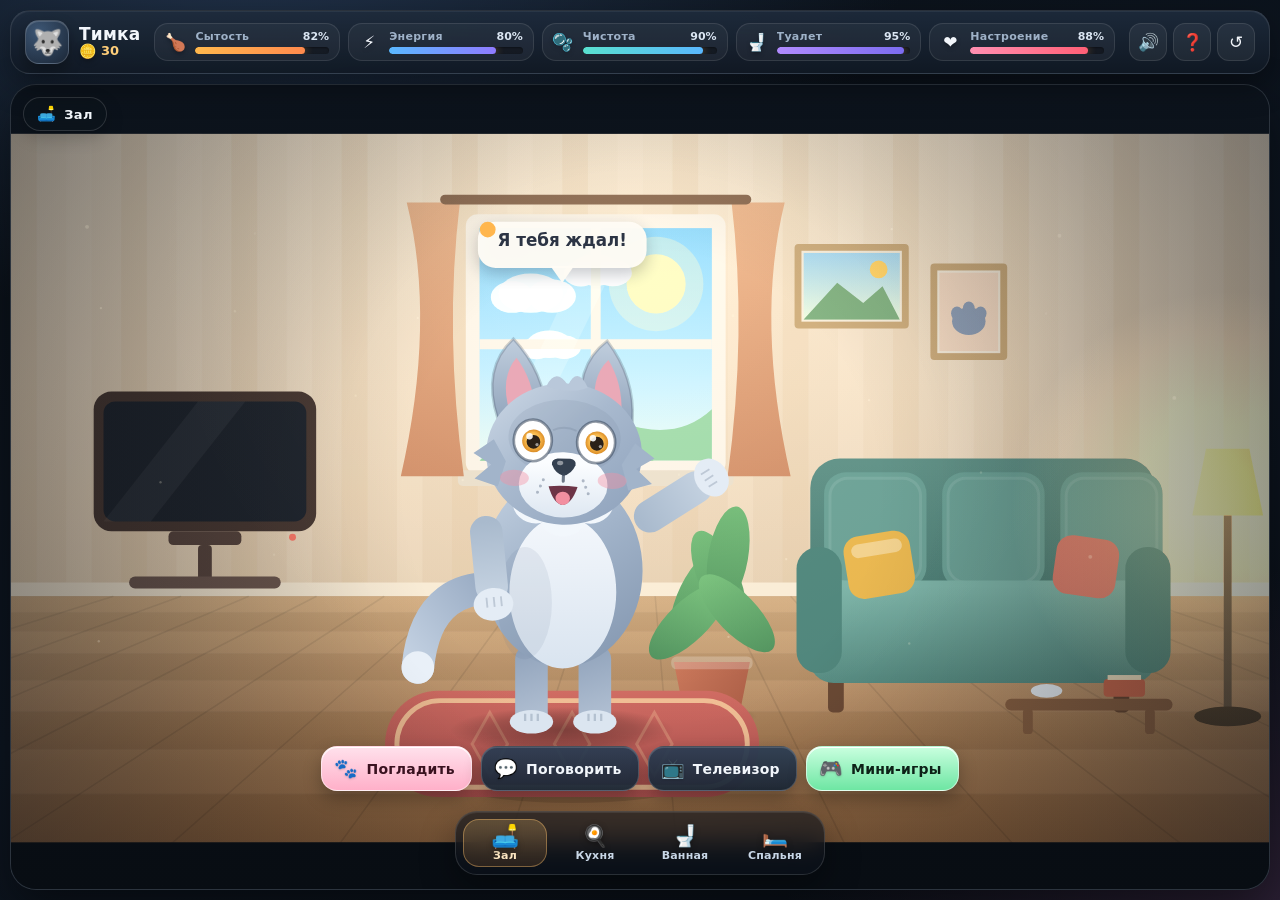
==== commit aaf0bd7b: "Replace site with Wolf Timka talking pet game" ====
--- a/index.html
+++ b/index.html
@@ -1,539 +1,124 @@
-<!DOCTYPE html>
+<!doctype html>
 <html lang="ru">
 <head>
-    <meta charset="UTF-8">
-    <meta name="viewport" content="width=device-width, initial-scale=1.0">
-    <title>Теория информации — Задания 2 и 3</title>
-    <style>
-        * {
-            margin: 0;
-            padding: 0;
-            box-sizing: border-box;
-        }
-        body {
-            font-family: 'Segoe UI', Roboto, system-ui;
-            background: linear-gradient(145deg, #f5f0ff 0%, #ede7ff 100%);
-            min-height: 100vh;
-            padding: 2rem 1rem;
-        }
-        .glass-container {
-            max-width: 1300px;
-            margin: 0 auto;
-            background: rgba(255, 255, 255, 0.95);
-            border-radius: 2rem;
-            box-shadow: 0 20px 35px -12px rgba(98, 0, 128, 0.2);
-            overflow: hidden;
-        }
-        .tab-bar {
-            display: flex;
-            background: white;
-            border-bottom: 2px solid #e2d5ff;
-            padding: 0 1.5rem;
-            gap: 0.5rem;
-        }
-        .tab-btn {
-            background: transparent;
-            border: none;
-            font-size: 1.1rem;
-            font-weight: 600;
-            padding: 1rem 2rem;
-            cursor: pointer;
-            color: #5b4a7a;
-            transition: 0.2s;
-            border-radius: 2rem 2rem 0 0;
-        }
-        .tab-btn.active {
-            color: #7c3aed;
-            border-bottom: 3px solid #9b4dff;
-            background: #fbfaff;
-        }
-        .tab-pane {
-            display: none;
-            padding: 2rem;
-            animation: fade 0.2s;
-        }
-        .active-pane {
-            display: block;
-        }
-        @keyframes fade {
-            from { opacity: 0; transform: translateY(5px);}
-            to { opacity: 1; transform: translateY(0);}
-        }
-        h2 {
-            color: #3c2a5f;
-            border-left: 6px solid #aa5eff;
-            padding-left: 1rem;
-            margin-bottom: 1.5rem;
-        }
-        h3 {
-            color: #4a3a6e;
-            margin: 1rem 0 0.5rem;
-        }
-        .purple-btn {
-            background: linear-gradient(95deg, #8b5cf6, #a855f7);
-            border: none;
-            color: white;
-            font-weight: 600;
-            padding: 8px 18px;
-            border-radius: 40px;
-            cursor: pointer;
-            transition: 0.2s;
-            margin: 5px;
-        }
-        .secondary-btn {
-            background: #ede9fe;
-            color: #6b21a5;
-            border: 1px solid #cba6ff;
-            padding: 8px 18px;
-            border-radius: 40px;
-            cursor: pointer;
-        }
-        .matrix-wrapper {
-            overflow-x: auto;
-            margin: 1rem 0;
-        }
-        .prob-table {
-            border-collapse: collapse;
-            background: white;
-            border-radius: 20px;
-            width: 100%;
-        }
-        .prob-table th, .prob-table td {
-            border: 1px solid #d9cef0;
-            padding: 8px;
-            text-align: center;
-        }
-        .prob-table input {
-            width: 70px;
-            padding: 6px;
-            text-align: center;
-            border-radius: 12px;
-            border: 1px solid #cdc0e0;
-        }
-        .result-card {
-            background: #fbfaff;
-            border-radius: 24px;
-            padding: 1rem;
-            margin-top: 1.5rem;
-            border: 1px solid #e2d5ff;
-        }
-        .code-block {
-            background: #1e1a2f;
-            color: #e2e2ff;
-            padding: 1rem;
-            border-radius: 20px;
-            font-family: 'Courier New', monospace;
-            font-size: 0.75rem;
-            overflow-x: auto;
-            margin: 1rem 0;
-            white-space: pre-wrap;
-            word-break: break-all;
-        }
-        .instruction-box {
-            background: #f0ebff;
-            border-left: 5px solid #9b4dff;
-            padding: 1rem;
-            border-radius: 16px;
-            margin: 1rem 0;
-        }
-        .error-message {
-            color: #dc2626;
-            background: #fee2e2;
-            padding: 8px 12px;
-            border-radius: 28px;
-            margin-top: 10px;
-        }
-        .success-message {
-            color: #15803d;
-            background: #dcfce7;
-            padding: 8px 12px;
-            border-radius: 28px;
-        }
-    </style>
+  <meta charset="utf-8" />
+  <meta name="viewport" content="width=device-width, initial-scale=1, viewport-fit=cover" />
+  <meta name="theme-color" content="#0e141d" />
+  <title>Волчонок Тимка — мой говорящий волк</title>
+  <link rel="icon" href="data:image/svg+xml,<svg xmlns=%22http://www.w3.org/2000/svg%22 viewBox=%220 0 100 100%22><text y=%22.9em%22 font-size=%2290%22>🐺</text></svg>" />
+  <link rel="stylesheet" href="css/style.css" />
 </head>
 <body>
-<div class="glass-container">
-    <div class="tab-bar">
-        <button class="tab-btn active" data-tab="tab2">📊 Задание №2 — Энтропия</button>
-        <button class="tab-btn" data-tab="tab3">🌐 Задание №3 — HTTP-сервер (TCP)</button>
+  <div id="app">
+    <header id="hud">
+      <div class="brand">
+        <div class="avatar">🐺</div>
+        <div class="brand-text">
+          <div class="pet-name" id="petName">Тимка</div>
+          <div class="coins" id="coins"><span class="coin-ico">🪙</span><b id="coinValue">0</b></div>
+        </div>
+      </div>
+
+      <div class="stats" id="stats"></div>
+
+      <div class="hud-tools">
+        <button class="icon-btn" id="soundBtn" title="Звук" aria-label="Звук">🔊</button>
+        <button class="icon-btn" id="helpBtn" title="Как играть" aria-label="Как играть">❓</button>
+        <button class="icon-btn" id="resetBtn" title="Начать заново" aria-label="Начать заново">↺</button>
+      </div>
+    </header>
+
+    <main id="stage">
+      <canvas id="scene"></canvas>
+
+      <div id="roomLabel" class="room-label">
+        <span id="roomEmoji">🛋️</span><span id="roomName">Зал</span>
+      </div>
+
+      <div class="hint" id="hint">Нажми на Тимку, чтобы погладить</div>
+
+      <div id="actionBar" class="action-bar"></div>
+      <div id="toasts" class="toasts"></div>
+      <div id="foodPanel" class="food-panel hidden"></div>
+
+      <nav id="rooms" class="rooms" aria-label="Локации"></nav>
+    </main>
+  </div>
+
+  <div id="minigames" class="overlay hidden" aria-hidden="true">
+    <div class="mg-panel">
+      <div class="mg-head">
+        <div>
+          <div class="mg-title">Мини-игры</div>
+          <div class="mg-sub">Играй, зарабатывай монетки и поднимай настроение</div>
+        </div>
+        <button class="icon-btn" id="mgClose" title="Закрыть" aria-label="Закрыть">✕</button>
+      </div>
+
+      <div id="mgMenu" class="mg-menu"></div>
+
+      <div id="mgStage" class="mg-stage hidden">
+        <div class="mg-stage-head">
+          <button class="pill" id="mgBack">← К списку</button>
+          <div class="mg-score" id="mgStatus">0</div>
+        </div>
+        <div id="mgRoot" class="mg-root"></div>
+        <div id="mgResult" class="mg-result hidden">
+          <div class="mg-result-card">
+            <div class="mg-result-title" id="mgResultTitle">Игра окончена!</div>
+            <div class="mg-result-score" id="mgResultScore">0</div>
+            <div class="mg-result-sub" id="mgResultSub"></div>
+            <div class="mg-result-reward" id="mgResultReward">🪙 +0</div>
+            <div class="mg-result-btns">
+              <button class="btn primary" id="mgAgain">Ещё раз</button>
+              <button class="btn" id="mgToMenu">К списку</button>
+            </div>
+          </div>
+        </div>
+      </div>
     </div>
+  </div>
 
-    <!-- ЗАДАНИЕ 2: энтропия -->
-    <div id="tab2" class="tab-pane active-pane">
-        <h2>Расчёт энтропии двух зависимых систем</h2>
-        <p>Матрица совместных вероятностей P(X,Y). Сумма всех элементов = 1.</p>
-        <div style="display: flex; gap: 10px; flex-wrap: wrap; margin-bottom: 15px;">
-            <label>Строк (X): <input type="number" id="rows" value="3" min="1" max="6" style="width:70px"></label>
-            <label>Столбцов (Y): <input type="number" id="cols" value="3" min="1" max="6" style="width:70px"></label>
-            <button id="resizeBtn" class="purple-btn">Создать таблицу</button>
-            <button id="randomBtn" class="secondary-btn">Случайные</button>
-            <button id="normalizeBtn" class="secondary-btn">Нормализовать</button>
-            <button id="calcBtn" class="purple-btn">Рассчитать энтропию</button>
+  <div id="help" class="overlay hidden" aria-hidden="true">
+    <div class="help-panel">
+      <div class="help-head">
+        <div class="mg-title">Как играть</div>
+        <button class="icon-btn" id="helpClose" aria-label="Закрыть">✕</button>
+      </div>
+      <div class="help-body">
+        <p>Знакомься — это <b>волчонок Тимка</b>. О нём нужно заботиться: кормить, укладывать спать, мыть, водить в туалет и, конечно, играть с ним.</p>
+        <div class="help-grid">
+          <div class="help-card"><div class="hi">🛋️</div><b>Зал</b><span>Общайся с Тимкой, гладь его и запускай мини-игры. Можно включить телевизор.</span></div>
+          <div class="help-card"><div class="hi">🍳</div><b>Кухня</b><span>Корми волчонка. Каша бесплатная, лакомства — за монетки.</span></div>
+          <div class="help-card"><div class="hi">🚽</div><b>Ванная</b><span>Отведи в туалет и помой, когда он испачкается.</span></div>
+          <div class="help-card"><div class="hi">🛏️</div><b>Спальня</b><span>Уложи спать, чтобы восстановить энергию. Сон можно ускорить кнопкой «Разбудить».</span></div>
         </div>
-        <div id="tableContainer" class="matrix-wrapper"></div>
-        <div id="results" class="result-card"></div>
-        <div id="errorMsg" class="error-message" style="display: none;"></div>
+        <p><b>Совет:</b> кликай по предметам в комнате — чашка с едой, кровать, унитаз и ванна тоже работают. Следи за шкалой «Туалет»: если она опустеет, Тимка расстроится.</p>
+        <p class="muted">Прогресс сохраняется автоматически в этом браузере.</p>
+      </div>
+      <div class="help-foot">
+        <button class="btn primary" id="helpOk">Понятно!</button>
+      </div>
     </div>
+  </div>
 
-    <!-- ЗАДАНИЕ 3: HTTP-сервер -->
-    <div id="tab3" class="tab-pane">
-        <h2>HTTP-сервер поверх TCP (реализация на Python)</h2>
-        <div class="instruction-box">
-            <strong>📌 Как запустить и продемонстрировать (чтобы увидеть 200, 404 и 403):</strong><br>
-            1️⃣ Скачайте <code>simple_http_server.py</code> (кнопка ниже).<br>
-            2️⃣ Убедитесь, что установлен Python 3.6+.<br>
-            3️⃣ Запустите в терминале: <code>python simple_http_server.py</code><br>
-            4️⃣ Сервер создаст папку <code>www</code> с двумя файлами: <code>index.html</code> и <code>page2.html</code>.<br>
-            5️⃣ Откройте браузер и последовательно перейдите по адресам:
-            <ul>
-                <li><code>http://localhost:8080/</code> → главная страница (<strong>200 OK</strong>)</li>
-                <li><code>http://localhost:8080/page2.html</code> → вторая страница (<strong>200 OK</strong>)</li>
-                <li><code>http://localhost:8080/notexist.html</code> → ошибка <strong>404 Not Found</strong></li>
-                <li><code>http://localhost:8080/../secret.txt</code> → ошибка <strong>403 Forbidden</strong> (попытка выйти из корня)</li>
-        
-        </div>
-        <div style="display: flex; gap: 15px; flex-wrap: wrap; margin: 15px 0;">
-            <button id="downloadServerBtn" class="purple-btn">⬇ Скачать simple_http_server.py</button>
-            <button id="copyCodeBtn" class="secondary-btn">📋 Скопировать код в буфер</button>
-        </div>
-        <h3>🐍 Исходный код сервера (Python)</h3>
-        <div class="code-block" id="serverCodeBlock">
-            <pre id="serverCode" style="margin:0;">Загрузка...</pre>
-        </div>
-    
-        </div>
-    </div>
-</div>
+  <noscript><div class="noscript">Для игры нужен включённый JavaScript.</div></noscript>
 
-<script>
-    // ======================= ЗАДАНИЕ 2 =======================
-    let currentRows = 3, currentCols = 3;
-    const rowsInput = document.getElementById('rows');
-    const colsInput = document.getElementById('cols');
-    const resizeBtn = document.getElementById('resizeBtn');
-    const randomBtn = document.getElementById('randomBtn');
-    const normalizeBtn = document.getElementById('normalizeBtn');
-    const calcBtn = document.getElementById('calcBtn');
-    const tableContainer = document.getElementById('tableContainer');
-    const resultsDiv = document.getElementById('results');
-    const errorMsg = document.getElementById('errorMsg');
-
-    function createTable(rows, cols, init = null) {
-        let html = '<table class="prob-table"><thead><tr><th></th>';
-        for (let j = 0; j < cols; j++) html += `<th>y${j+1}</th>`;
-        html += '</tr></thead><tbody>';
-        for (let i = 0; i < rows; i++) {
-            html += `<tr><th>x${i+1}</th>`;
-            for (let j = 0; j < cols; j++) {
-                let val = (init && init[i] && init[i][j] !== undefined) ? init[i][j] : '0';
-                html += `<td><input type="number" step="any" value="${val}"></td>`;
-            }
-            html += '</tr>';
-        }
-        html += '</tbody></table>';
-        tableContainer.innerHTML = html;
-    }
-
-    function getMatrix() {
-        const table = document.querySelector('#tableContainer .prob-table');
-        if (!table) return [];
-        const rows = table.querySelectorAll('tbody tr');
-        const mat = [];
-        for (let i = 0; i < rows.length; i++) {
-            const inputs = rows[i].querySelectorAll('input');
-            const row = [];
-            for (let j = 0; j < inputs.length; j++) {
-                let val = parseFloat(inputs[j].value);
-                if (isNaN(val)) val = 0;
-                row.push(val);
-            }
-            mat.push(row);
-        }
-        return mat;
-    }
-
-    function setMatrix(mat) {
-        const table = document.querySelector('#tableContainer .prob-table');
-        if (!table) return;
-        const rows = table.querySelectorAll('tbody tr');
-        for (let i = 0; i < rows.length && i < mat.length; i++) {
-            const inputs = rows[i].querySelectorAll('input');
-            for (let j = 0; j < inputs.length && j < mat[i].length; j++) {
-                inputs[j].value = mat[i][j];
-            }
-        }
-    }
-
-    function randomMatrix(rows, cols) {
-        let mat = Array(rows).fill().map(() => Array(cols).fill(0));
-        for (let i = 0; i < rows; i++)
-            for (let j = 0; j < cols; j++)
-                mat[i][j] = Math.random() + 0.01;
-        return mat;
-    }
-
-    function normalizeMatrix(mat) {
-        let sum = 0;
-        for (let i = 0; i < mat.length; i++)
-            for (let j = 0; j < mat[0].length; j++) sum += mat[i][j];
-        if (sum === 0) return mat;
-        return mat.map(row => row.map(v => v / sum));
-    }
-
-    function computeEntropies(mat) {
-        const rows = mat.length, cols = mat[0].length;
-        let H_xy = 0;
-        let pX = new Array(rows).fill(0);
-        let pY = new Array(cols).fill(0);
-        for (let i = 0; i < rows; i++) {
-            for (let j = 0; j < cols; j++) {
-                let p = mat[i][j];
-                if (p > 0) H_xy -= p * Math.log2(p);
-                pX[i] += p;
-                pY[j] += p;
-            }
-        }
-        let H_x = 0, H_y = 0;
-        for (let i = 0; i < rows; i++) if (pX[i] > 0) H_x -= pX[i] * Math.log2(pX[i]);
-        for (let j = 0; j < cols; j++) if (pY[j] > 0) H_y -= pY[j] * Math.log2(pY[j]);
-        let H_xgy = 0, H_ygx = 0;
-        for (let i = 0; i < rows; i++) {
-            for (let j = 0; j < cols; j++) {
-                let p = mat[i][j];
-                if (p > 0 && pY[j] > 0) H_xgy -= p * Math.log2(p / pY[j]);
-                if (p > 0 && pX[i] > 0) H_ygx -= p * Math.log2(p / pX[i]);
-            }
-        }
-        let I_xy = H_x + H_y - H_xy;
-        return { H_xy, H_x, H_y, H_x_given_y: H_xgy, H_y_given_x: H_ygx, I_xy };
-    }
-
-    function checkSum(mat) {
-        let sum = 0;
-        for (let i = 0; i < mat.length; i++)
-            for (let j = 0; j < mat[0].length; j++) sum += mat[i][j];
-        return Math.abs(sum - 1) < 1e-6;
-    }
-
-    function displayResults(res) {
-        resultsDiv.innerHTML = `
-            <h3>📈 Результаты (биты)</h3>
-            <p><strong>Совместная энтропия H(X,Y):</strong> ${res.H_xy.toFixed(6)}</p>
-            <p><strong>Энтропия H(X):</strong> ${res.H_x.toFixed(6)}</p>
-            <p><strong>Энтропия H(Y):</strong> ${res.H_y.toFixed(6)}</p>
-            <p><strong>Условная H(X|Y):</strong> ${res.H_x_given_y.toFixed(6)}</p>
-            <p><strong>Условная H(Y|X):</strong> ${res.H_y_given_x.toFixed(6)}</p>
-            <p><strong>Взаимная информация I(X;Y):</strong> ${res.I_xy.toFixed(6)}</p>
-            <hr><small>0·log₂0 = 0</small>
-        `;
-    }
-
-    function showError(msg) {
-        errorMsg.textContent = msg;
-        errorMsg.style.display = 'block';
-    }
-
-    function hideError() {
-        errorMsg.style.display = 'none';
-    }
-
-    resizeBtn.addEventListener('click', () => {
-        let r = Math.min(6, Math.max(1, parseInt(rowsInput.value) || 3));
-        let c = Math.min(6, Math.max(1, parseInt(colsInput.value) || 3));
-        currentRows = r;
-        currentCols = c;
-        createTable(r, c);
-        hideError();
-        resultsDiv.innerHTML = '';
-    });
-
-    randomBtn.addEventListener('click', () => {
-        let mat = randomMatrix(currentRows, currentCols);
-        setMatrix(mat);
-        hideError();
-        resultsDiv.innerHTML = '';
-    });
-
-    normalizeBtn.addEventListener('click', () => {
-        let mat = getMatrix();
-        if (mat.length) {
-            let norm = normalizeMatrix(mat);
-            setMatrix(norm);
-            showError('✅ Матрица нормализована (сумма = 1)');
-            setTimeout(hideError, 2000);
-        }
-        resultsDiv.innerHTML = '';
-    });
-
-    calcBtn.addEventListener('click', () => {
-        const mat = getMatrix();
-        if (!mat.length || !mat[0].length) return;
-        if (!checkSum(mat)) {
-            let sum = mat.reduce((s, row) => s + row.reduce((a, b) => a + b, 0), 0);
-            showError(`❌ Сумма вероятностей = ${sum.toFixed(6)} ≠ 1. Нажмите "Нормализовать".`);
-            resultsDiv.innerHTML = '';
-            return;
-        }
-        hideError();
-        const res = computeEntropies(mat);
-        displayResults(res);
-    });
-
-    // инициализация таблицы для задания 2
-    createTable(3, 3, [[0.1, 0.2, 0.1], [0.1, 0.1, 0.2], [0.05, 0.1, 0.05]]);
-
-    // ======================= ЗАДАНИЕ 3 =======================
-    const serverCode = `#!/usr/bin/env python3
-# -*- coding: utf-8 -*-
-import socket
-import os
-import sys
-
-HOST = 'localhost'
-PORT = 8080
-WEBROOT = './www'
-
-def handle_client(client_socket, client_address):
-    try:
-        request_data = client_socket.recv(4096).decode('utf-8', errors='ignore')
-        if not request_data:
-            return
-        request_line = request_data.splitlines()[0] if request_data.splitlines() else ''
-        parts = request_line.split()
-        if len(parts) < 2:
-            send_error(client_socket, 400, "Bad Request")
-            return
-        method, path = parts[0], parts[1]
-        if method.upper() != 'GET':
-            send_error(client_socket, 405, "Method Not Allowed")
-            return
-        # Защита от обхода корневой директории
-        if '..' in path or path.startswith('/..'):
-            send_error(client_socket, 403, "Forbidden")
-            return
-        if path.endswith('/'):
-            path += 'index.html'
-        relative_path = path.lstrip('/')
-        if relative_path == '':
-            relative_path = 'index.html'
-        full_path = os.path.join(WEBROOT, relative_path)
-        full_path = os.path.normpath(full_path)
-        # Дополнительная проверка: путь должен начинаться с абсолютного пути WEBROOT
-        abs_webroot = os.path.abspath(WEBROOT)
-        if not os.path.abspath(full_path).startswith(abs_webroot):
-            send_error(client_socket, 403, "Forbidden")
-            return
-        if not os.path.exists(full_path) or not os.path.isfile(full_path):
-            send_error(client_socket, 404, "Not Found")
-            return
-        with open(full_path, 'rb') as f:
-            content = f.read()
-        response_headers = (
-            "HTTP/1.1 200 OK\\r\\n"
-            "Content-Type: text/html; charset=utf-8\\r\\n"
-            f"Content-Length: {len(content)}\\r\\n"
-            "Connection: close\\r\\n"
-            "\\r\\n"
-        )
-        client_socket.sendall(response_headers.encode('utf-8'))
-        client_socket.sendall(content)
-    except Exception:
-        send_error(client_socket, 500, "Internal Server Error")
-    finally:
-        client_socket.close()
-
-def send_error(client_socket, code, message):
-    body = f"<html><body><h1>{code} {message}</h1><hr><small>Simple HTTP Server</small></body></html>"
-    response = (
-        f"HTTP/1.1 {code} {message}\\r\\n"
-        "Content-Type: text/html; charset=utf-8\\r\\n"
-        f"Content-Length: {len(body)}\\r\\n"
-        "Connection: close\\r\\n"
-        "\\r\\n"
-        f"{body}"
-    )
-    client_socket.sendall(response.encode('utf-8'))
-
-def start_server():
-    server_socket = socket.socket(socket.AF_INET, socket.SOCK_STREAM)
-    server_socket.setsockopt(socket.SOL_SOCKET, socket.SO_REUSEADDR, 1)
-    try:
-        server_socket.bind((HOST, PORT))
-    except Exception as e:
-        print(f"Bind error: {e}")
-        sys.exit(1)
-    server_socket.listen(5)
-    print(f"Server running at http://{HOST}:{PORT}")
-    print(f"Webroot: {os.path.abspath(WEBROOT)}")
-    # Создаём webroot и примеры страниц, если их нет
-    if not os.path.exists(WEBROOT):
-        os.makedirs(WEBROOT)
-    index_path = os.path.join(WEBROOT, 'index.html')
-    if not os.path.exists(index_path):
-        with open(index_path, 'w', encoding='utf-8') as f:
-            f.write('''<!DOCTYPE html>
-<html>
-<head><title>Главная</title></head>
-<body>
-<h1>HTTP-сервер работает!</h1>
-<p>Это страница index.html</p>
-<a href="page2.html">Перейти на page2.html</a>
-</body>
-</html>''')
-    page2_path = os.path.join(WEBROOT, 'page2.html')
-    if not os.path.exists(page2_path):
-        with open(page2_path, 'w', encoding='utf-8') as f:
-            f.write('''<!DOCTYPE html>
-<html>
-<head><title>Вторая страница</title></head>
-<body>
-<h1>Вторая страница</h1>
-<p>Если вы её видите, сервер отдаёт разные HTML-файлы.</p>
-<a href="/">Назад</a>
-</body>
-</html>''')
-    try:
-        while True:
-            client_sock, addr = server_socket.accept()
-            print(f"Connection from {addr}")
-            handle_client(client_sock, addr)
-    except KeyboardInterrupt:
-        print("\\nShutting down.")
-    finally:
-        server_socket.close()
-
-if __name__ == '__main__':
-    start_server()`;
-
-    document.getElementById('serverCode').innerText = serverCode;
-    document.getElementById('downloadServerBtn').addEventListener('click', () => {
-        const blob = new Blob([serverCode], {type: 'text/x-python'});
-        const link = document.createElement('a');
-        link.href = URL.createObjectURL(blob);
-        link.download = 'simple_http_server.py';
-        document.body.appendChild(link);
-        link.click();
-        document.body.removeChild(link);
-        URL.revokeObjectURL(link.href);
-    });
-    document.getElementById('copyCodeBtn').addEventListener('click', () => {
-        navigator.clipboard.writeText(serverCode).then(() => {
-            alert('✅ Код скопирован в буфер обмена');
-        }).catch(() => alert('❌ Не удалось скопировать'));
-    });
-
-    // Переключение вкладок
-    const tabs = document.querySelectorAll('.tab-btn');
-    const panes = document.querySelectorAll('.tab-pane');
-    tabs.forEach(btn => {
-        btn.addEventListener('click', () => {
-            const tabId = btn.getAttribute('data-tab');
-            tabs.forEach(b => b.classList.remove('active'));
-            btn.classList.add('active');
-            panes.forEach(pane => pane.classList.remove('active-pane'));
-            document.getElementById(tabId).classList.add('active-pane');
-        });
-    });
-</script>
+  <script src="js/util.js"></script>
+  <script src="js/save.js"></script>
+  <script src="js/wolf.js"></script>
+  <script src="js/rooms.js"></script>
+  <script src="js/minigames.js"></script>
+  <script src="js/mg-bones.js"></script>
+  <script src="js/mg-bubbles.js"></script>
+  <script src="js/mg-memory.js"></script>
+  <script src="js/mg-fishing.js"></script>
+  <script src="js/mg-runner.js"></script>
+  <script src="js/mg-whack.js"></script>
+  <script src="js/mg-snake.js"></script>
+  <script src="js/mg-puzzle.js"></script>
+  <script src="js/mg-target.js"></script>
+  <script src="js/mg-simon.js"></script>
+  <script src="js/game.js"></script>
 </body>
 </html>
--- a/css/style.css
+++ b/css/style.css
@@ -0,0 +1,595 @@
+/* ============ Волчонок Тимка — стили ============ */
+:root{
+  --bg:#0b1119;
+  --bg2:#141d2a;
+  --panel:rgba(20,29,41,.82);
+  --panel-solid:#18222f;
+  --panel-2:rgba(35,48,66,.9);
+  --line:rgba(255,255,255,.10);
+  --line-2:rgba(255,255,255,.18);
+  --text:#f2f6fb;
+  --muted:#9fb2c8;
+  --accent:#ffb64d;
+  --accent-2:#ffcf7a;
+  --good:#4fd68a;
+  --bad:#ff6b73;
+  --violet:#a78bfa;
+  --blue:#5ab8ff;
+  --pink:#ff8fb1;
+  --radius:20px;
+  --shadow:0 20px 50px rgba(0,0,0,.45);
+  --font:"Segoe UI", system-ui, -apple-system, "Nunito", Roboto, Arial, sans-serif;
+}
+
+*{box-sizing:border-box}
+html,body{height:100%}
+html{-webkit-text-size-adjust:100%}
+body{
+  margin:0;
+  font-family:var(--font);
+  color:var(--text);
+  background:
+    radial-gradient(1100px 700px at 20% -10%, #22344d 0%, transparent 60%),
+    radial-gradient(900px 600px at 100% 100%, #2a1f33 0%, transparent 55%),
+    linear-gradient(160deg, #0a1017 0%, #0d1520 55%, #0a0f16 100%);
+  overflow:hidden;
+  -webkit-user-select:none; user-select:none;
+  touch-action:manipulation;
+}
+button{font-family:inherit; color:inherit; border:0; background:none; cursor:pointer}
+.hidden{display:none !important}
+.muted{color:var(--muted)}
+
+/* ---------- каркас ---------- */
+#app{
+  position:fixed; inset:0;
+  display:flex; flex-direction:column;
+  padding:10px;
+  gap:10px;
+}
+
+/* ---------- HUD ---------- */
+#hud{
+  flex:0 0 auto;
+  display:flex; align-items:center; gap:14px;
+  padding:9px 14px;
+  background:linear-gradient(180deg, rgba(30,43,60,.92), rgba(17,25,36,.92));
+  border:1px solid var(--line);
+  border-radius:var(--radius);
+  box-shadow:0 12px 30px rgba(0,0,0,.35), inset 0 1px 0 rgba(255,255,255,.06);
+  backdrop-filter:blur(14px);
+  z-index:5;
+}
+.brand{display:flex; align-items:center; gap:10px; min-width:0}
+.avatar{
+  width:44px; height:44px; flex:0 0 auto;
+  display:grid; place-items:center; font-size:25px;
+  border-radius:14px;
+  background:radial-gradient(circle at 30% 25%, #3d5674, #1b2737);
+  border:1px solid var(--line-2);
+  box-shadow:inset 0 1px 0 rgba(255,255,255,.14), 0 6px 14px rgba(0,0,0,.3);
+}
+.brand-text{line-height:1.1; min-width:0}
+.pet-name{
+  font-weight:800; font-size:17px; letter-spacing:.2px;
+  white-space:nowrap; overflow:hidden; text-overflow:ellipsis;
+}
+.coins{display:flex; align-items:center; gap:5px; font-size:13px; color:var(--accent-2); font-weight:700}
+.coin-ico{filter:drop-shadow(0 2px 3px rgba(0,0,0,.35)); font-size:14px}
+.coins.bump{animation:coinBump .45s ease}
+@keyframes coinBump{0%{transform:scale(1)}35%{transform:scale(1.22)}100%{transform:scale(1)}}
+
+.stats{display:flex; gap:8px; flex:1; justify-content:center; min-width:0}
+.stat{
+  display:flex; align-items:center; gap:8px;
+  padding:6px 10px 6px 8px;
+  background:rgba(255,255,255,.045);
+  border:1px solid var(--line);
+  border-radius:14px;
+  min-width:0; flex:1 1 0; max-width:190px;
+  transition:background .25s, border-color .25s, transform .25s;
+}
+.stat .ico{font-size:17px; width:24px; text-align:center; filter:drop-shadow(0 2px 2px rgba(0,0,0,.3))}
+.stat .body{flex:1; min-width:0}
+.stat .row{display:flex; justify-content:space-between; align-items:baseline; gap:6px; margin-bottom:4px}
+.stat .lbl{font-size:11px; font-weight:700; letter-spacing:.3px; color:var(--muted); white-space:nowrap; overflow:hidden; text-overflow:ellipsis}
+.stat .val{font-size:11px; font-weight:800; color:#dbe6f3; font-variant-numeric:tabular-nums}
+.bar{height:7px; border-radius:99px; background:rgba(0,0,0,.35); overflow:hidden; box-shadow:inset 0 1px 2px rgba(0,0,0,.35)}
+.bar i{
+  display:block; height:100%; width:50%;
+  border-radius:99px;
+  background:linear-gradient(90deg, var(--c1,#ffb64d), var(--c2,#ff8f4d));
+  box-shadow:0 0 10px rgba(255,180,80,.45);
+  transition:width .35s ease, background .3s;
+}
+.stat.warn{border-color:rgba(255,107,115,.4); background:rgba(255,107,115,.10); animation:statPulse 1.5s infinite}
+.stat.warn .bar i{background:linear-gradient(90deg,#ff6b73,#ff9d6b); box-shadow:0 0 12px rgba(255,90,100,.55)}
+@keyframes statPulse{0%,100%{box-shadow:0 0 0 rgba(255,90,100,0)}50%{box-shadow:0 0 14px rgba(255,90,100,.28)}}
+
+.hud-tools{display:flex; gap:6px; flex:0 0 auto}
+.icon-btn{
+  width:38px; height:38px; border-radius:12px;
+  display:grid; place-items:center; font-size:17px;
+  background:rgba(255,255,255,.06);
+  border:1px solid var(--line);
+  transition:transform .15s, background .2s, border-color .2s;
+}
+.icon-btn:hover{background:rgba(255,255,255,.12); border-color:var(--line-2); transform:translateY(-1px)}
+.icon-btn:active{transform:scale(.94)}
+.icon-btn.off{opacity:.5; text-decoration:line-through}
+
+/* ---------- сцена ---------- */
+#stage{
+  position:relative; flex:1 1 auto; min-height:0;
+  border-radius:calc(var(--radius) + 6px);
+  overflow:hidden;
+  border:1px solid var(--line);
+  box-shadow:var(--shadow), inset 0 1px 0 rgba(255,255,255,.05);
+  background:#141d28;
+}
+#scene{position:absolute; inset:0; width:100%; height:100%; display:block}
+
+.room-label{
+  position:absolute; top:12px; left:12px;
+  display:flex; align-items:center; gap:8px;
+  padding:7px 13px;
+  font-size:13px; font-weight:800; letter-spacing:.3px;
+  background:rgba(13,20,29,.55);
+  border:1px solid rgba(255,255,255,.14);
+  border-radius:99px;
+  backdrop-filter:blur(10px);
+  box-shadow:0 6px 18px rgba(0,0,0,.2);
+  pointer-events:none;
+  z-index:3;
+}
+.room-label span:first-child{font-size:15px}
+.hint{
+  position:absolute; top:12px; right:12px;
+  padding:7px 13px; font-size:12px; font-weight:600; color:#dbe6f3;
+  background:rgba(13,20,29,.45);
+  border:1px solid rgba(255,255,255,.10);
+  border-radius:99px;
+  backdrop-filter:blur(8px);
+  pointer-events:none; opacity:.9;
+  z-index:3;
+  animation:fadeHint 1s 8s both;
+}
+@keyframes fadeHint{to{opacity:0; transform:translateY(-6px)}}
+
+/* ---------- действия ---------- */
+.action-bar{
+  position:absolute; left:50%; bottom:98px; transform:translateX(-50%);
+  display:flex; align-items:center; justify-content:center; gap:9px;
+  flex-wrap:wrap; width:min(100% - 24px, 900px);
+  z-index:4;
+  pointer-events:none;
+}
+.action-btn{
+  pointer-events:auto;
+  display:flex; align-items:center; gap:8px;
+  padding:10px 16px 10px 12px;
+  border-radius:16px;
+  font-size:14px; font-weight:800; letter-spacing:.2px;
+  color:#101822;
+  background:linear-gradient(180deg, #fff4dc, #ffd08a);
+  border:1px solid rgba(255,255,255,.5);
+  box-shadow:0 8px 18px rgba(0,0,0,.28), inset 0 1px 0 #fff;
+  transition:transform .15s, filter .2s, box-shadow .2s;
+  white-space:nowrap;
+}
+.action-btn .emo{font-size:19px; filter:drop-shadow(0 1px 1px rgba(0,0,0,.15))}
+.action-btn:hover{transform:translateY(-2px); filter:brightness(1.04); box-shadow:0 13px 26px rgba(0,0,0,.35), inset 0 1px 0 #fff}
+.action-btn:active{transform:translateY(0) scale(.97)}
+.action-btn.dark{
+  color:var(--text);
+  background:linear-gradient(180deg, rgba(45,62,84,.95), rgba(27,38,52,.95));
+  border-color:rgba(255,255,255,.18);
+  box-shadow:0 8px 18px rgba(0,0,0,.3), inset 0 1px 0 rgba(255,255,255,.14);
+}
+.action-btn.green{
+  background:linear-gradient(180deg,#c9ffdf,#6ee6a3);
+  color:#0d2117;
+}
+.action-btn.pink{
+  background:linear-gradient(180deg,#ffe1ec,#ffb0c9);
+  color:#3a1220;
+}
+.action-btn:disabled{opacity:.5; transform:none; pointer-events:none; filter:grayscale(.4)}
+.action-btn.pulse{animation:btnPulse 1.8s infinite}
+@keyframes btnPulse{0%,100%{box-shadow:0 8px 18px rgba(0,0,0,.28), 0 0 0 0 rgba(255,190,90,.45)}50%{box-shadow:0 8px 18px rgba(0,0,0,.28), 0 0 0 9px rgba(255,190,90,0)}}
+
+/* ---------- навигация по комнатам ---------- */
+.rooms{
+  position:absolute; left:50%; bottom:14px; transform:translateX(-50%);
+  display:flex; gap:6px; padding:7px;
+  background:rgba(12,19,28,.62);
+  border:1px solid rgba(255,255,255,.13);
+  border-radius:22px;
+  backdrop-filter:blur(14px);
+  box-shadow:0 14px 34px rgba(0,0,0,.35), inset 0 1px 0 rgba(255,255,255,.08);
+  z-index:4;
+}
+.room-btn{
+  display:flex; flex-direction:column; align-items:center; gap:2px;
+  min-width:84px; padding:7px 12px 5px;
+  border-radius:16px;
+  color:#c8d6e6;
+  transition:background .2s, color .2s, transform .15s;
+  position:relative;
+}
+.room-btn .r-ico{font-size:21px; line-height:1; filter:drop-shadow(0 2px 3px rgba(0,0,0,.35)); transition:transform .2s}
+.room-btn .r-name{font-size:11px; font-weight:700; letter-spacing:.2px}
+.room-btn:hover{background:rgba(255,255,255,.08); color:#fff; transform:translateY(-1px)}
+.room-btn.active{
+  background:linear-gradient(180deg, rgba(255,204,120,.22), rgba(255,150,60,.12));
+  color:#ffe9c4;
+  box-shadow:inset 0 0 0 1px rgba(255,196,110,.4);
+}
+.room-btn.active .r-ico{transform:scale(1.08)}
+.room-btn .dot{
+  position:absolute; top:4px; right:10px;
+  width:8px; height:8px; border-radius:50%;
+  background:#ff6b73; box-shadow:0 0 8px #ff6b73;
+  animation:dotPulse 1.2s infinite;
+}
+@keyframes dotPulse{0%,100%{transform:scale(1); opacity:1}50%{transform:scale(1.35); opacity:.7}}
+
+/* ---------- тосты ---------- */
+.toasts{
+  position:absolute; right:14px; top:60px;
+  display:flex; flex-direction:column; gap:8px; align-items:flex-end;
+  z-index:6; pointer-events:none;
+}
+.toast{
+  padding:9px 14px; border-radius:14px;
+  font-size:13px; font-weight:700;
+  background:rgba(20,30,43,.92);
+  border:1px solid var(--line-2);
+  box-shadow:0 10px 24px rgba(0,0,0,.35);
+  animation:toastIn .35s cubic-bezier(.2,.9,.3,1.4) both;
+  backdrop-filter:blur(10px);
+}
+.toast.good{border-color:rgba(90,220,150,.45); color:#a9f7c9}
+.toast.bad{border-color:rgba(255,107,115,.45); color:#ffb7bb}
+.toast.gold{border-color:rgba(255,183,77,.5); color:#ffe0a6}
+.toast.hide{animation:toastOut .3s ease forwards}
+@keyframes toastIn{from{opacity:0; transform:translateX(24px) scale(.94)}to{opacity:1; transform:none}}
+@keyframes toastOut{to{opacity:0; transform:translateX(18px) scale(.96)}}
+
+/* ---------- еда ---------- */
+.food-panel{
+  position:absolute; left:50%; bottom:96px; transform:translateX(-50%);
+  display:flex; gap:10px; padding:12px;
+  background:rgba(16,24,35,.92);
+  border:1px solid var(--line-2);
+  border-radius:20px;
+  box-shadow:0 18px 40px rgba(0,0,0,.45);
+  backdrop-filter:blur(16px);
+  z-index:5;
+  animation:popIn .28s cubic-bezier(.2,.9,.3,1.3) both;
+}
+@keyframes popIn{from{opacity:0; transform:translate(-50%,10px) scale(.95)}to{opacity:1; transform:translate(-50%,0) scale(1)}}
+.food-item{
+  position:relative;
+  width:104px; padding:12px 8px 10px;
+  display:flex; flex-direction:column; align-items:center; gap:4px;
+  border-radius:16px;
+  background:rgba(255,255,255,.05);
+  border:1px solid var(--line);
+  transition:transform .15s, background .2s, border-color .2s;
+}
+.food-item:hover{transform:translateY(-3px); background:rgba(255,255,255,.10); border-color:var(--line-2)}
+.food-item:disabled{opacity:.45; pointer-events:none}
+.food-item .f-emo{font-size:30px; filter:drop-shadow(0 4px 4px rgba(0,0,0,.3))}
+.food-item .f-name{font-size:12px; font-weight:800}
+.food-item .f-cost{font-size:11px; font-weight:800; color:var(--accent-2)}
+.food-item .f-stat{font-size:10px; color:var(--muted)}
+.food-panel .close-food{
+  position:absolute; top:-10px; right:-10px;
+  width:28px; height:28px; border-radius:50%;
+  background:#2a3a4f; border:1px solid var(--line-2);
+  display:grid; place-items:center; font-size:13px;
+}
+
+/* ---------- оверлеи ---------- */
+.overlay{
+  position:fixed; inset:0; z-index:50;
+  display:grid; place-items:center;
+  padding:14px;
+  background:rgba(5,9,14,.72);
+  backdrop-filter:blur(10px);
+  animation:overlayIn .25s ease both;
+}
+@keyframes overlayIn{from{opacity:0}to{opacity:1}}
+.mg-panel{
+  width:min(1120px, 100%);
+  height:min(92dvh, 860px);
+  display:flex; flex-direction:column;
+  background:linear-gradient(180deg, #1a2534, #131c28);
+  border:1px solid var(--line-2);
+  border-radius:26px;
+  box-shadow:0 40px 90px rgba(0,0,0,.6), inset 0 1px 0 rgba(255,255,255,.08);
+  overflow:hidden;
+  animation:panelIn .35s cubic-bezier(.2,.9,.3,1.15) both;
+}
+@keyframes panelIn{from{opacity:0; transform:translateY(18px) scale(.97)}to{opacity:1; transform:none}}
+.mg-head{
+  display:flex; align-items:flex-start; justify-content:space-between; gap:14px;
+  padding:20px 22px 14px;
+  border-bottom:1px solid var(--line);
+}
+.mg-title{font-size:22px; font-weight:900; letter-spacing:.2px}
+.mg-sub{font-size:13px; color:var(--muted); margin-top:3px}
+.mg-menu{
+  flex:1; overflow:auto;
+  display:grid; grid-template-columns:repeat(auto-fill, minmax(200px, 1fr));
+  align-content:start;
+  grid-auto-rows:minmax(158px, auto);
+  gap:12px; padding:16px 20px 22px;
+  scrollbar-width:thin;
+}
+.mg-card{
+  position:relative;
+  display:flex; flex-direction:column; align-items:flex-start; gap:6px;
+  padding:16px 16px 14px;
+  text-align:left;
+  background:linear-gradient(160deg, rgba(255,255,255,.075), rgba(255,255,255,.025));
+  border:1px solid var(--line);
+  border-radius:18px;
+  transition:transform .18s, border-color .2s, background .2s, box-shadow .2s;
+  overflow:hidden;
+}
+.mg-card::after{
+  content:""; position:absolute; inset:auto -30% -60% auto; width:150px; height:150px;
+  background:radial-gradient(circle, rgba(255,183,77,.22), transparent 70%);
+  pointer-events:none;
+}
+.mg-card:hover{transform:translateY(-4px); border-color:rgba(255,196,110,.45); background:linear-gradient(160deg, rgba(255,255,255,.11), rgba(255,255,255,.035)); box-shadow:0 16px 30px rgba(0,0,0,.3)}
+.mg-card:active{transform:translateY(-1px) scale(.99)}
+.mg-card .mg-ico{font-size:34px; line-height:1; filter:drop-shadow(0 5px 6px rgba(0,0,0,.35))}
+.mg-card .mg-name{font-size:15px; font-weight:900}
+.mg-card .mg-desc{font-size:12px; color:var(--muted); line-height:1.35}
+.mg-card .mg-best{margin-top:auto; padding-top:8px; font-size:11px; font-weight:800; color:var(--accent-2); letter-spacing:.2px}
+
+.mg-stage{position:relative; flex:1; min-height:0; display:flex; flex-direction:column; padding:12px 18px 16px}
+.mg-stage-head{display:flex; align-items:center; justify-content:space-between; gap:10px; padding:4px 0 10px}
+.pill{
+  padding:8px 15px; border-radius:99px;
+  font-size:13px; font-weight:800;
+  background:rgba(255,255,255,.07);
+  border:1px solid var(--line-2);
+  transition:background .2s, transform .15s;
+}
+.pill:hover{background:rgba(255,255,255,.14)}
+.pill:active{transform:scale(.96)}
+.mg-score{
+  font-size:15px; font-weight:900; font-variant-numeric:tabular-nums;
+  padding:8px 16px; border-radius:99px;
+  background:rgba(255,183,77,.12); color:#ffe0a6; border:1px solid rgba(255,183,77,.3);
+  min-width:80px; text-align:center;
+}
+.mg-root{
+  flex:1; min-height:0;
+  display:flex; align-items:center; justify-content:center;
+  position:relative;
+}
+.mg-root canvas{
+  max-width:100%; max-height:100%; width:auto; height:auto;
+  border-radius:18px;
+  box-shadow:0 20px 50px rgba(0,0,0,.45);
+  touch-action:none;
+  display:block;
+}
+.mg-root .game-wrap{width:100%; height:100%; display:flex; align-items:center; justify-content:center; flex-direction:column; gap:10px; min-height:0}
+
+/* результат */
+.mg-result{
+  position:absolute; inset:0; z-index:3;
+  display:grid; place-items:center;
+  background:rgba(9,14,20,.72);
+  backdrop-filter:blur(6px);
+  border-radius:0 0 24px 24px;
+  animation:overlayIn .2s ease both;
+}
+.mg-result-card{
+  width:min(380px, 90%); padding:24px;
+  text-align:center;
+  background:linear-gradient(180deg,#223044,#16202d);
+  border:1px solid var(--line-2);
+  border-radius:24px;
+  box-shadow:0 30px 60px rgba(0,0,0,.5);
+  animation:panelIn .35s cubic-bezier(.2,.9,.3,1.2) both;
+}
+.mg-result-title{font-size:15px; font-weight:800; color:var(--muted); letter-spacing:.4px; text-transform:uppercase}
+.mg-result-score{font-size:54px; font-weight:900; line-height:1.1; margin:6px 0 2px; background:linear-gradient(180deg,#fff,#ffcf7a); -webkit-background-clip:text; background-clip:text; color:transparent}
+.mg-result-sub{font-size:13px; color:var(--muted); min-height:18px}
+.mg-result-reward{
+  display:inline-block; margin:14px 0 18px; padding:8px 18px; border-radius:99px;
+  font-size:16px; font-weight:900; color:#ffe0a6;
+  background:rgba(255,183,77,.12); border:1px solid rgba(255,183,77,.35);
+}
+.mg-result-btns{display:flex; gap:10px; justify-content:center}
+
+/* ---------- кнопки ---------- */
+.btn{
+  padding:11px 20px; border-radius:14px;
+  font-size:14px; font-weight:800;
+  background:rgba(255,255,255,.08);
+  border:1px solid var(--line-2);
+  transition:transform .15s, background .2s;
+}
+.btn:hover{background:rgba(255,255,255,.14); transform:translateY(-1px)}
+.btn:active{transform:scale(.97)}
+.btn.primary{
+  background:linear-gradient(180deg,#ffe9be,#ffbd5e);
+  color:#241406; border-color:#ffe6b0;
+  box-shadow:0 8px 20px rgba(255,170,50,.25);
+}
+.btn.primary:hover{background:linear-gradient(180deg,#fff2d6,#ffc66f)}
+
+/* ---------- помощь ---------- */
+.help-panel{
+  width:min(760px, 100%); max-height:92dvh;
+  display:flex; flex-direction:column;
+  background:linear-gradient(180deg,#1b2635,#131c28);
+  border:1px solid var(--line-2);
+  border-radius:26px;
+  box-shadow:var(--shadow);
+  animation:panelIn .35s cubic-bezier(.2,.9,.3,1.15) both;
+  overflow:hidden;
+}
+.help-head{display:flex; justify-content:space-between; align-items:center; padding:20px 22px 12px; border-bottom:1px solid var(--line)}
+.help-body{padding:16px 22px; overflow:auto; line-height:1.55; font-size:14px; color:#dbe6f3}
+.help-body p{margin:0 0 12px}
+.help-grid{display:grid; grid-template-columns:1fr 1fr; gap:10px; margin:4px 0 16px}
+.help-card{padding:12px; border-radius:14px; background:rgba(255,255,255,.05); border:1px solid var(--line); display:flex; flex-direction:column; gap:3px; font-size:12.5px; color:var(--muted)}
+.help-card b{color:var(--text); font-size:13.5px}
+.help-card .hi{font-size:24px; margin-bottom:2px}
+.help-foot{padding:14px 22px 20px; display:flex; justify-content:flex-end; border-top:1px solid var(--line)}
+
+.noscript{position:fixed; inset:0; display:grid; place-items:center; background:#0b1119; z-index:99; font-size:18px}
+
+/* ---------- игры (внутренние элементы) ---------- */
+.mg-root .mg-canvas-wrap{position:relative; width:100%; height:100%; display:flex; align-items:center; justify-content:center}
+.mg-root .mg-center{display:flex; align-items:center; justify-content:center; width:100%; height:100%}
+.mg-root .mg-tip{font-size:12px; color:var(--muted); text-align:center; padding:6px 0 0}
+
+/* карточки памяти */
+.mem-grid{
+  display:grid; gap:10px; width:min(560px, 92%);
+  grid-template-columns:repeat(4, 1fr);
+  perspective:900px;
+  margin:auto;
+}
+.mem-card{
+  position:relative; aspect-ratio:1/1;
+  transform-style:preserve-3d;
+  transition:transform .38s cubic-bezier(.3,.9,.3,1.1);
+  cursor:pointer;
+}
+.mem-card.flip{transform:rotateY(180deg)}
+.mem-card .face{
+  position:absolute; inset:0;
+  display:grid; place-items:center;
+  border-radius:16px;
+  backface-visibility:hidden;
+  font-size:clamp(20px, 5vw, 38px);
+  border:1px solid rgba(255,255,255,.14);
+  box-shadow:0 8px 18px rgba(0,0,0,.3), inset 0 1px 0 rgba(255,255,255,.15);
+}
+.mem-card .back{
+  background:
+    radial-gradient(circle at 30% 25%, rgba(255,255,255,.18), transparent 55%),
+    linear-gradient(150deg, #3c5674, #233448);
+}
+.mem-card .back::after{content:"🐾"; opacity:.35; font-size:clamp(18px, 4vw, 30px)}
+.mem-card .front{
+  transform:rotateY(180deg);
+  background:linear-gradient(160deg,#fff7e6,#ffe3ad);
+  color:#2a1a08;
+}
+.mem-card.done .front{background:linear-gradient(160deg,#c9ffdf,#7ee6a8); box-shadow:0 0 22px rgba(90,230,150,.35)}
+.mem-card.done{animation:memDone .5s ease}
+@keyframes memDone{0%{transform:rotateY(180deg) scale(1)}50%{transform:rotateY(180deg) scale(1.08)}100%{transform:rotateY(180deg) scale(1)}}
+.mem-hud{display:flex; gap:16px; justify-content:center; font-size:12px; color:var(--muted); padding-bottom:8px; font-weight:700}
+
+/* пазл */
+.puzzle-wrap{display:flex; gap:18px; align-items:center; justify-content:center; width:100%; height:100%; flex-wrap:wrap}
+.puzzle-board{
+  position:relative;
+  width:min(420px, 78vw); aspect-ratio:1/1;
+  display:grid; grid-template-columns:repeat(3,1fr); grid-template-rows:repeat(3,1fr);
+  gap:3px; padding:3px;
+  background:rgba(0,0,0,.35);
+  border-radius:16px;
+  border:1px solid var(--line-2);
+  box-shadow:0 20px 45px rgba(0,0,0,.4);
+}
+.pz-tile{
+  position:relative; border-radius:8px; overflow:hidden;
+  background-size:300% 300%;
+  cursor:pointer;
+  transition:transform .12s, filter .15s;
+  border:1px solid rgba(255,255,255,.16);
+}
+.pz-tile:hover{filter:brightness(1.1)}
+.pz-tile.empty{background:rgba(255,255,255,.045); border:1px dashed rgba(255,255,255,.14); cursor:default}
+.pz-tile:not(.empty):active{transform:scale(.97)}
+.puzzle-side{display:flex; flex-direction:column; gap:10px; align-items:center; max-width:260px}
+.puzzle-ref{width:150px; aspect-ratio:1/1; border-radius:12px; border:1px solid var(--line-2); box-shadow:0 10px 24px rgba(0,0,0,.35); opacity:.9}
+.puzzle-info{font-size:12px; color:var(--muted); text-align:center; line-height:1.5}
+.puzzle-info b{color:#ffe0a6}
+
+/* симон */
+.simon-wrap{display:flex; flex-direction:column; align-items:center; gap:18px; justify-content:center; height:100%}
+.simon-grid{display:grid; grid-template-columns:1fr 1fr; gap:12px; width:min(380px, 80vw); aspect-ratio:1/1}
+.simon-pad{
+  border-radius:22px;
+  display:grid; place-items:center; font-size:clamp(30px,7vw,52px);
+  border:2px solid rgba(255,255,255,.18);
+  box-shadow:inset 0 6px 0 rgba(255,255,255,.16), 0 12px 26px rgba(0,0,0,.35);
+  filter:saturate(.85) brightness(.72);
+  transition:filter .12s, transform .12s, box-shadow .12s;
+  cursor:pointer;
+}
+.simon-pad.p0{background:linear-gradient(160deg,#ff9160,#c9452a)}
+.simon-pad.p1{background:linear-gradient(160deg,#63c8ff,#1e6fa8)}
+.simon-pad.p2{background:linear-gradient(160deg,#7ce6a5,#228b51)}
+.simon-pad.p3{background:linear-gradient(160deg,#d3a4ff,#7b3fc4)}
+.simon-pad.lit{filter:saturate(1.2) brightness(1.35); transform:scale(1.03); box-shadow:inset 0 6px 0 rgba(255,255,255,.25), 0 0 34px rgba(255,255,255,.35)}
+.simon-pad:active{transform:scale(.98)}
+.simon-msg{font-size:15px; font-weight:800; min-height:22px; color:#ffe0a6; text-align:center}
+
+/* dpad для змейки */
+.dpad{display:grid; grid-template-columns:repeat(3,52px); grid-template-rows:repeat(2,46px); gap:6px; margin-top:8px}
+.dpad button{
+  border-radius:12px; background:rgba(255,255,255,.08); border:1px solid var(--line-2);
+  font-size:18px; font-weight:900;
+}
+.dpad button:active{background:rgba(255,255,255,.2)}
+.dpad .up{grid-column:2; grid-row:1}
+.dpad .left{grid-column:1; grid-row:2}
+.dpad .down{grid-column:2; grid-row:2}
+.dpad .right{grid-column:3; grid-row:2}
+
+@media (max-width: 860px){
+  #app{padding:6px; gap:6px}
+  #hud{padding:7px 9px; gap:8px}
+  .brand .avatar{width:38px; height:38px; font-size:21px}
+  .pet-name{font-size:15px}
+  .stats{gap:5px}
+  .stat{padding:5px 7px; gap:5px; border-radius:11px}
+  .stat .lbl{display:none}
+  .stat .row{margin-bottom:3px; justify-content:center}
+  .stat .ico{font-size:15px; width:18px}
+  .stat .val{font-size:10px}
+  .bar{height:5px}
+  .hud-tools .icon-btn{width:33px; height:33px; font-size:15px; border-radius:10px}
+  .room-btn{min-width:64px; padding:6px 8px 4px}
+  .room-btn .r-name{font-size:10px}
+  .room-btn .r-ico{font-size:19px}
+  .action-bar{bottom:86px; gap:7px}
+  .action-btn{padding:8px 12px 8px 9px; font-size:12.5px; border-radius:13px; gap:6px}
+  .action-btn .emo{font-size:16px}
+  .hint{display:none}
+  .help-grid{grid-template-columns:1fr}
+  .mg-head{padding:14px 16px 10px}
+  .mg-title{font-size:18px}
+  .mg-sub{font-size:11.5px}
+  .mg-menu{grid-template-columns:repeat(auto-fill,minmax(150px,1fr)); padding:12px; gap:9px}
+  .mg-card{padding:12px; border-radius:15px}
+  .mg-card .mg-ico{font-size:27px}
+  .mg-card .mg-name{font-size:13.5px}
+  .mg-card .mg-desc{font-size:11px}
+  .mg-stage{padding:8px 10px 12px}
+  .mg-panel{border-radius:20px; height:94dvh}
+  .food-item{width:88px; padding:10px 6px 8px}
+  .food-item .f-emo{font-size:25px}
+  .food-panel{padding:9px; gap:7px; bottom:84px}
+}
+@media (max-height: 620px){
+  .action-bar{bottom:78px}
+  .action-btn{padding:7px 11px; font-size:12px}
+  .rooms{padding:5px; bottom:8px}
+  .room-btn{padding:4px 9px 3px}
+}
